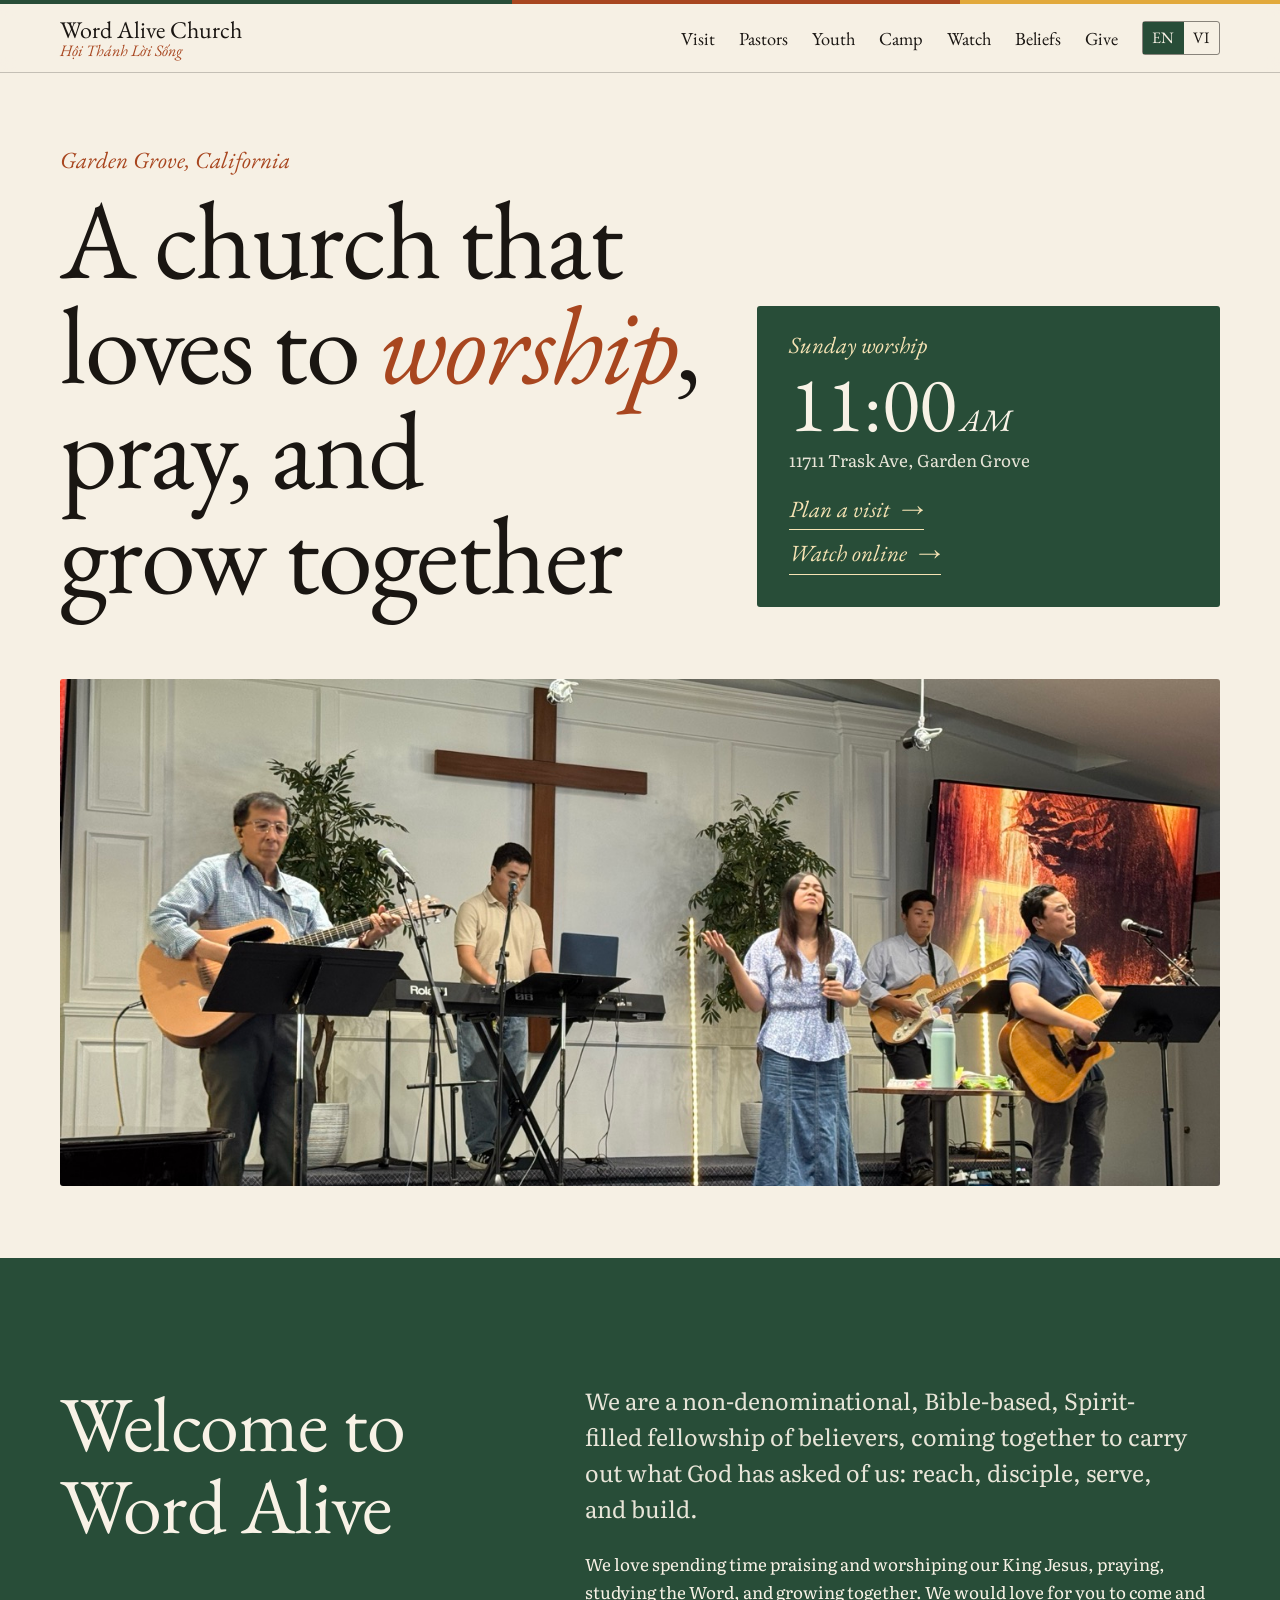
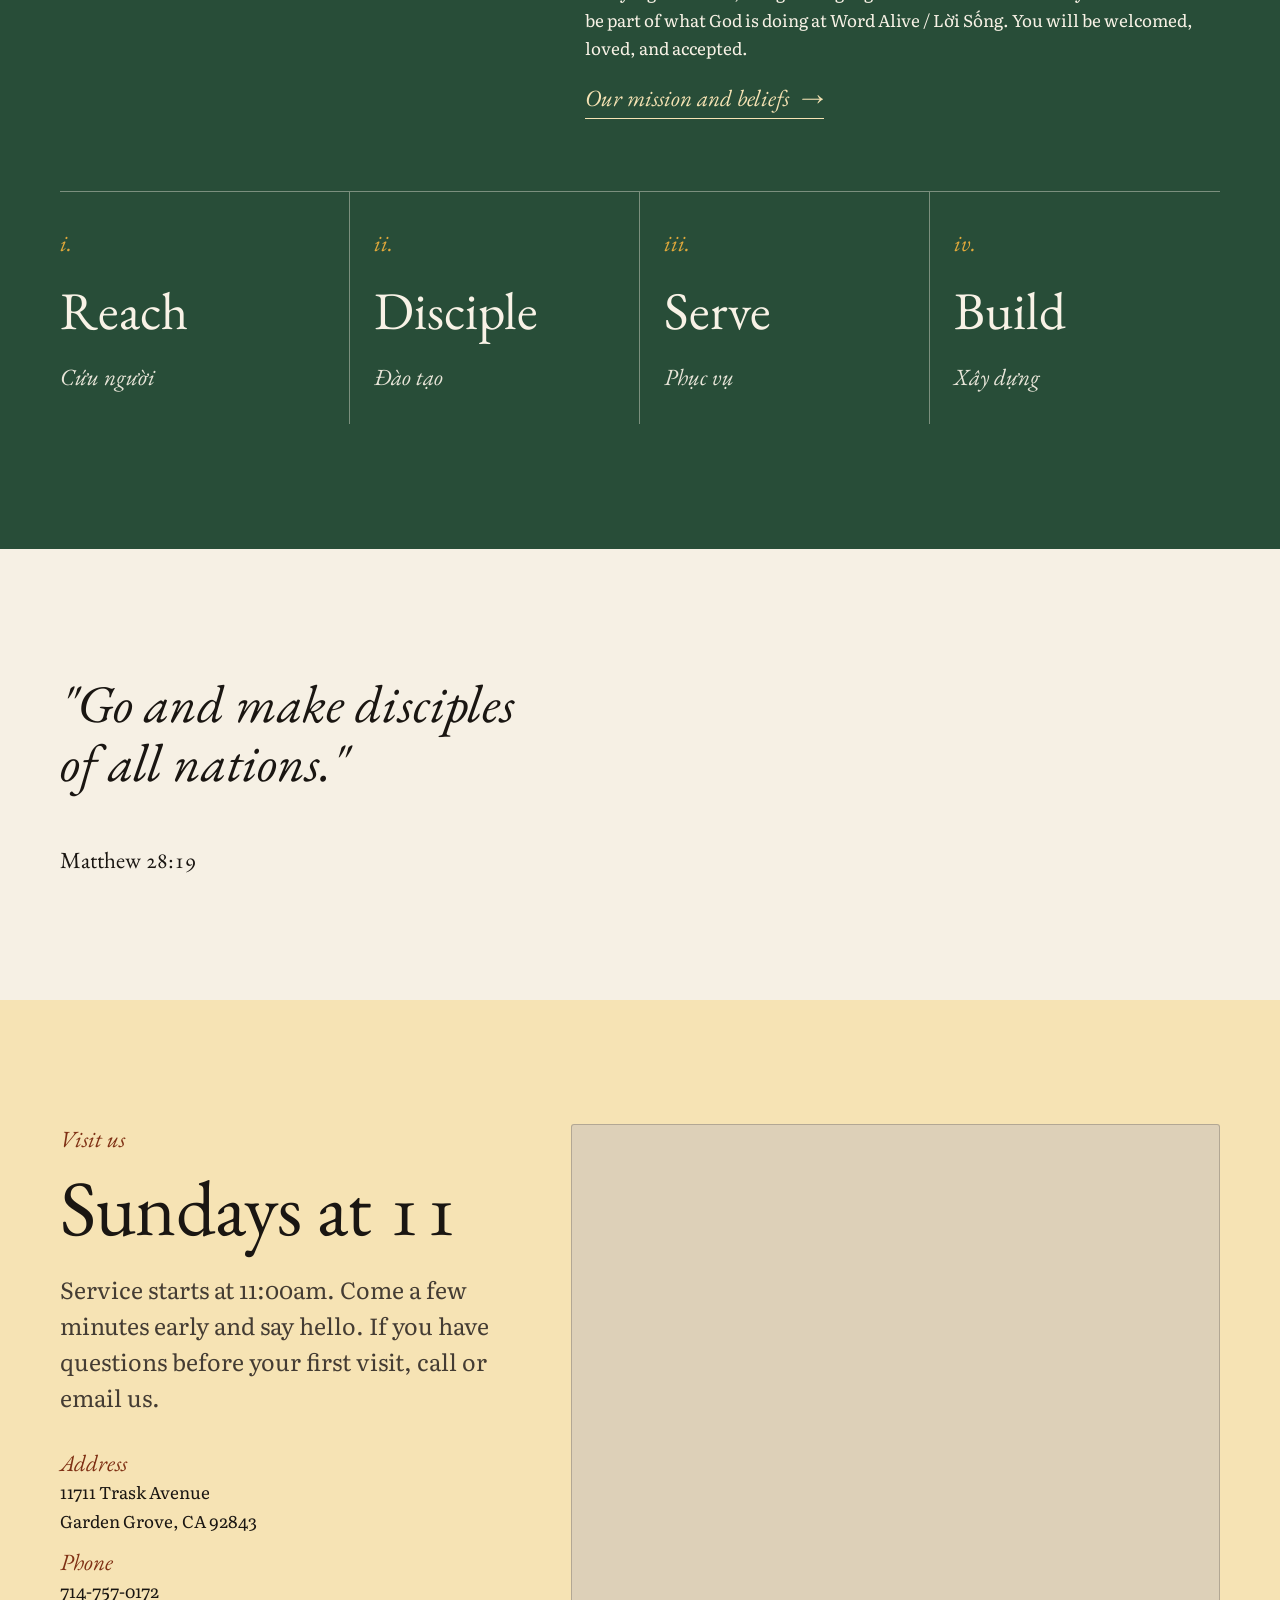
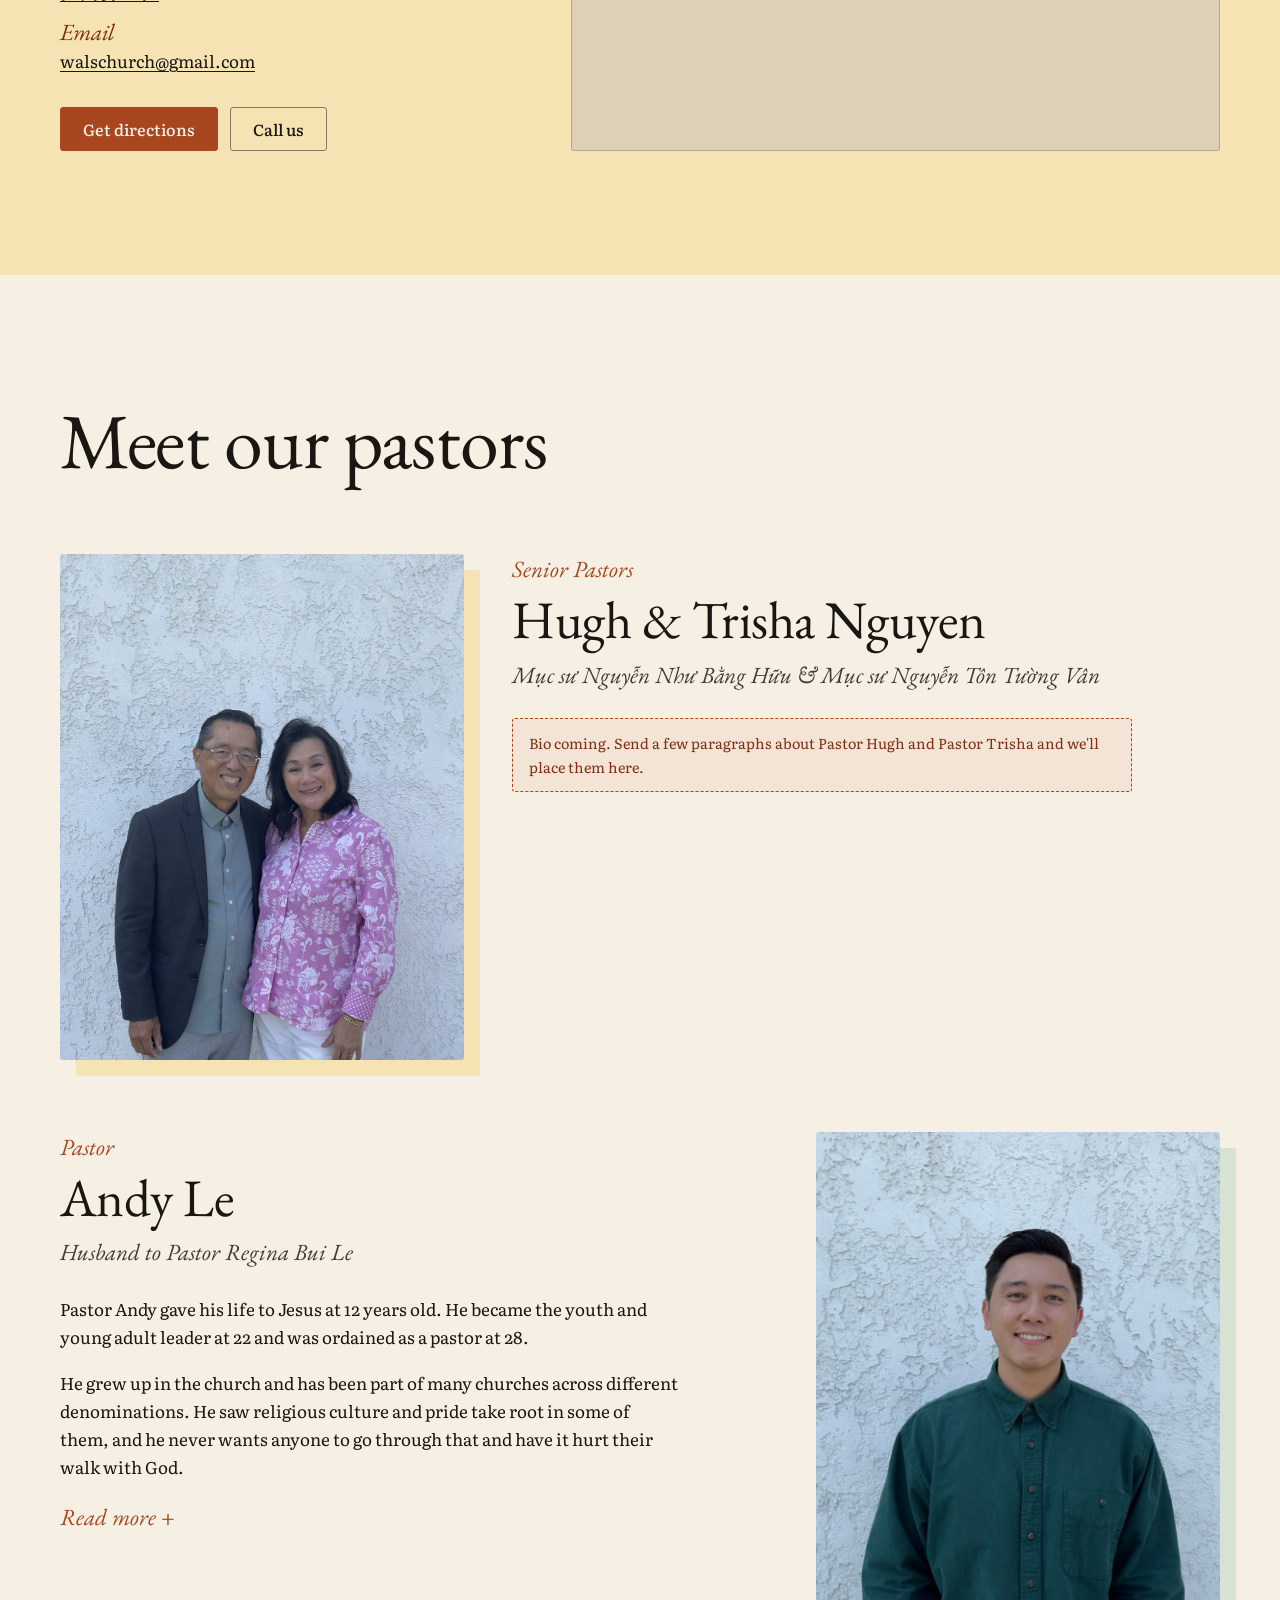
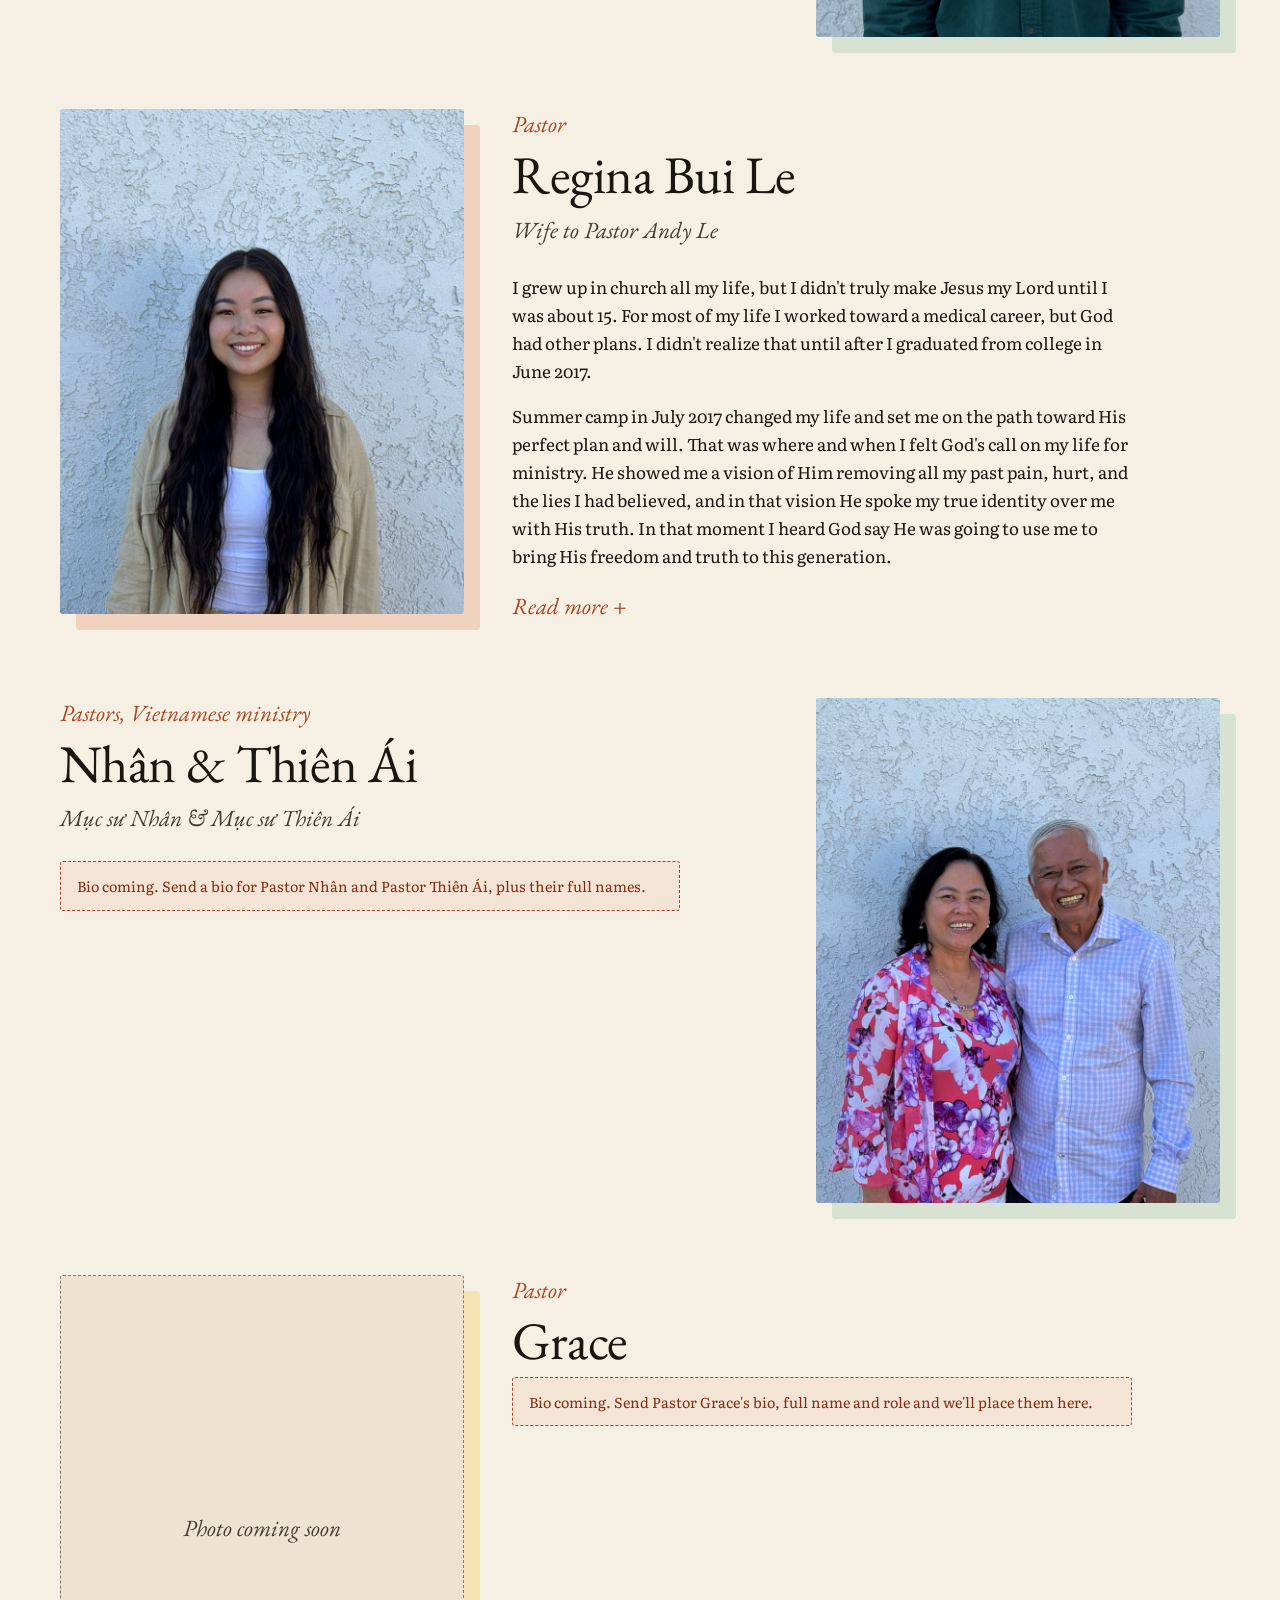
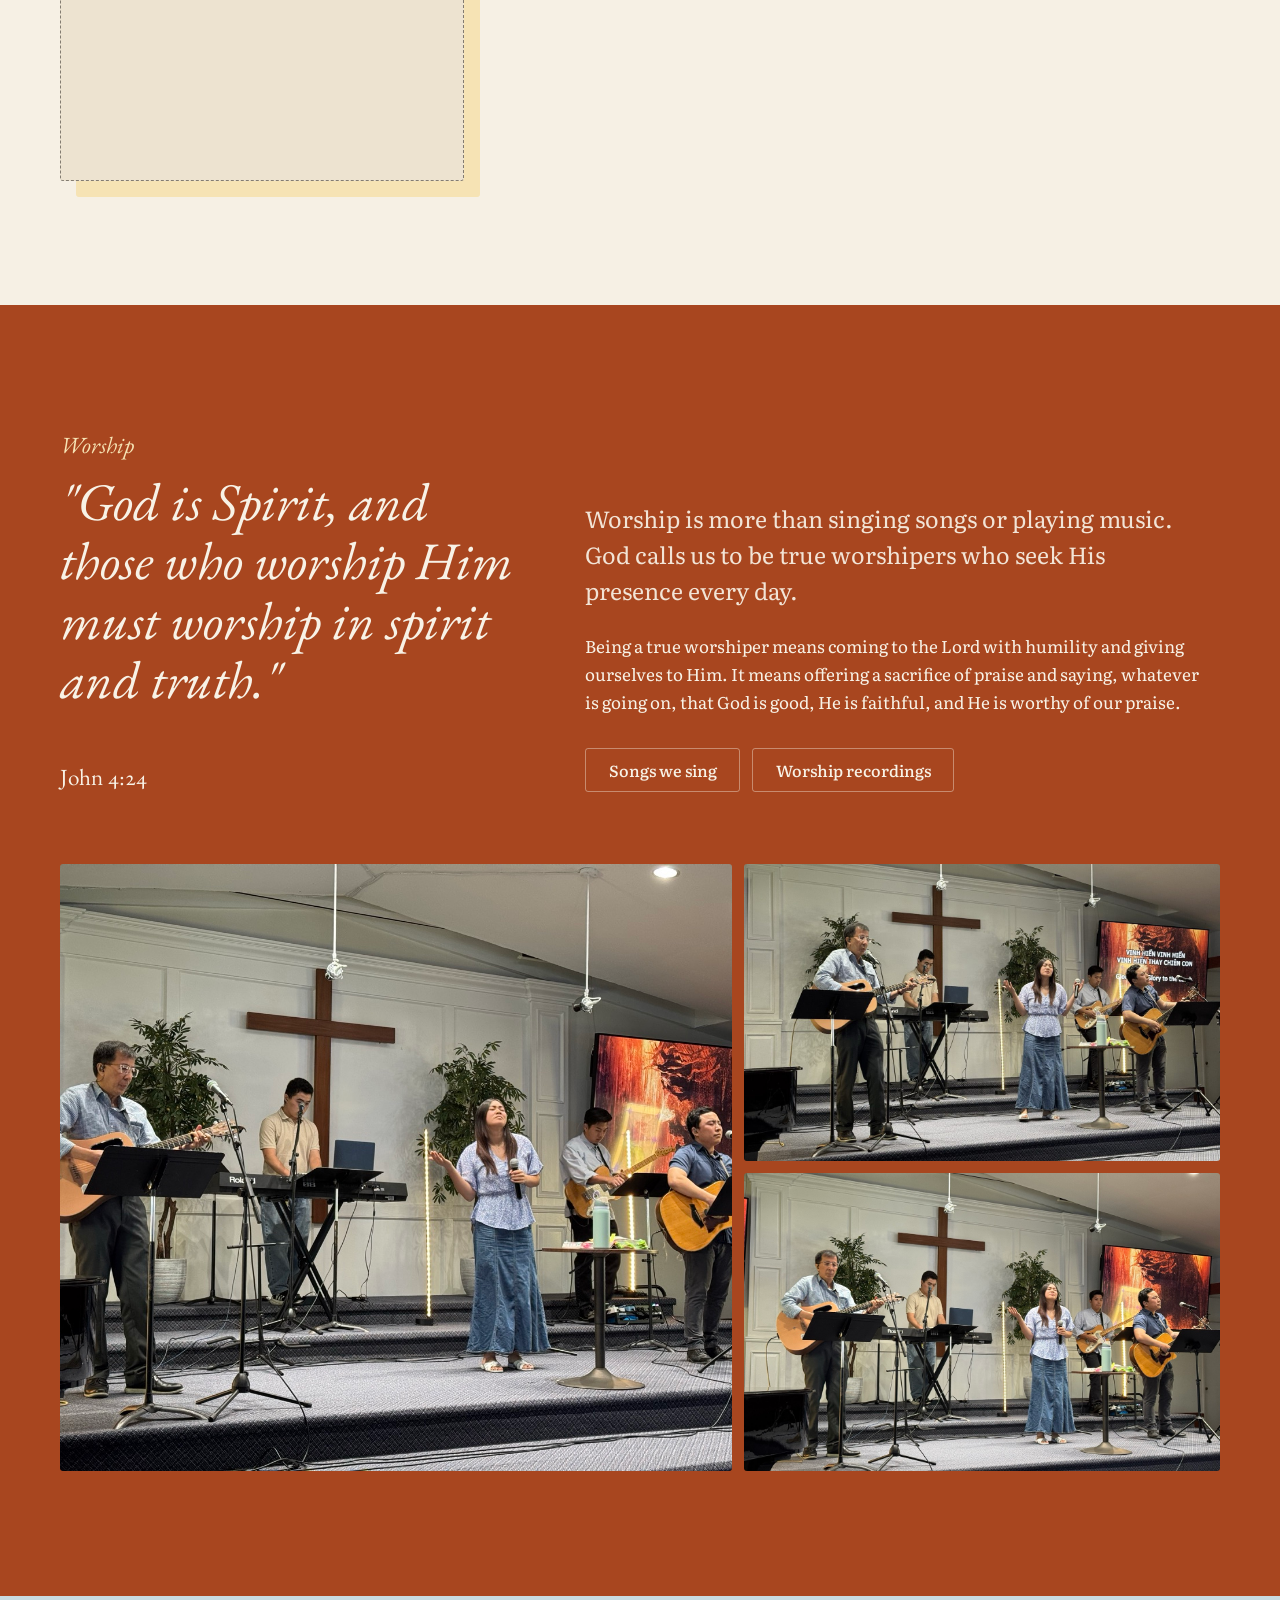
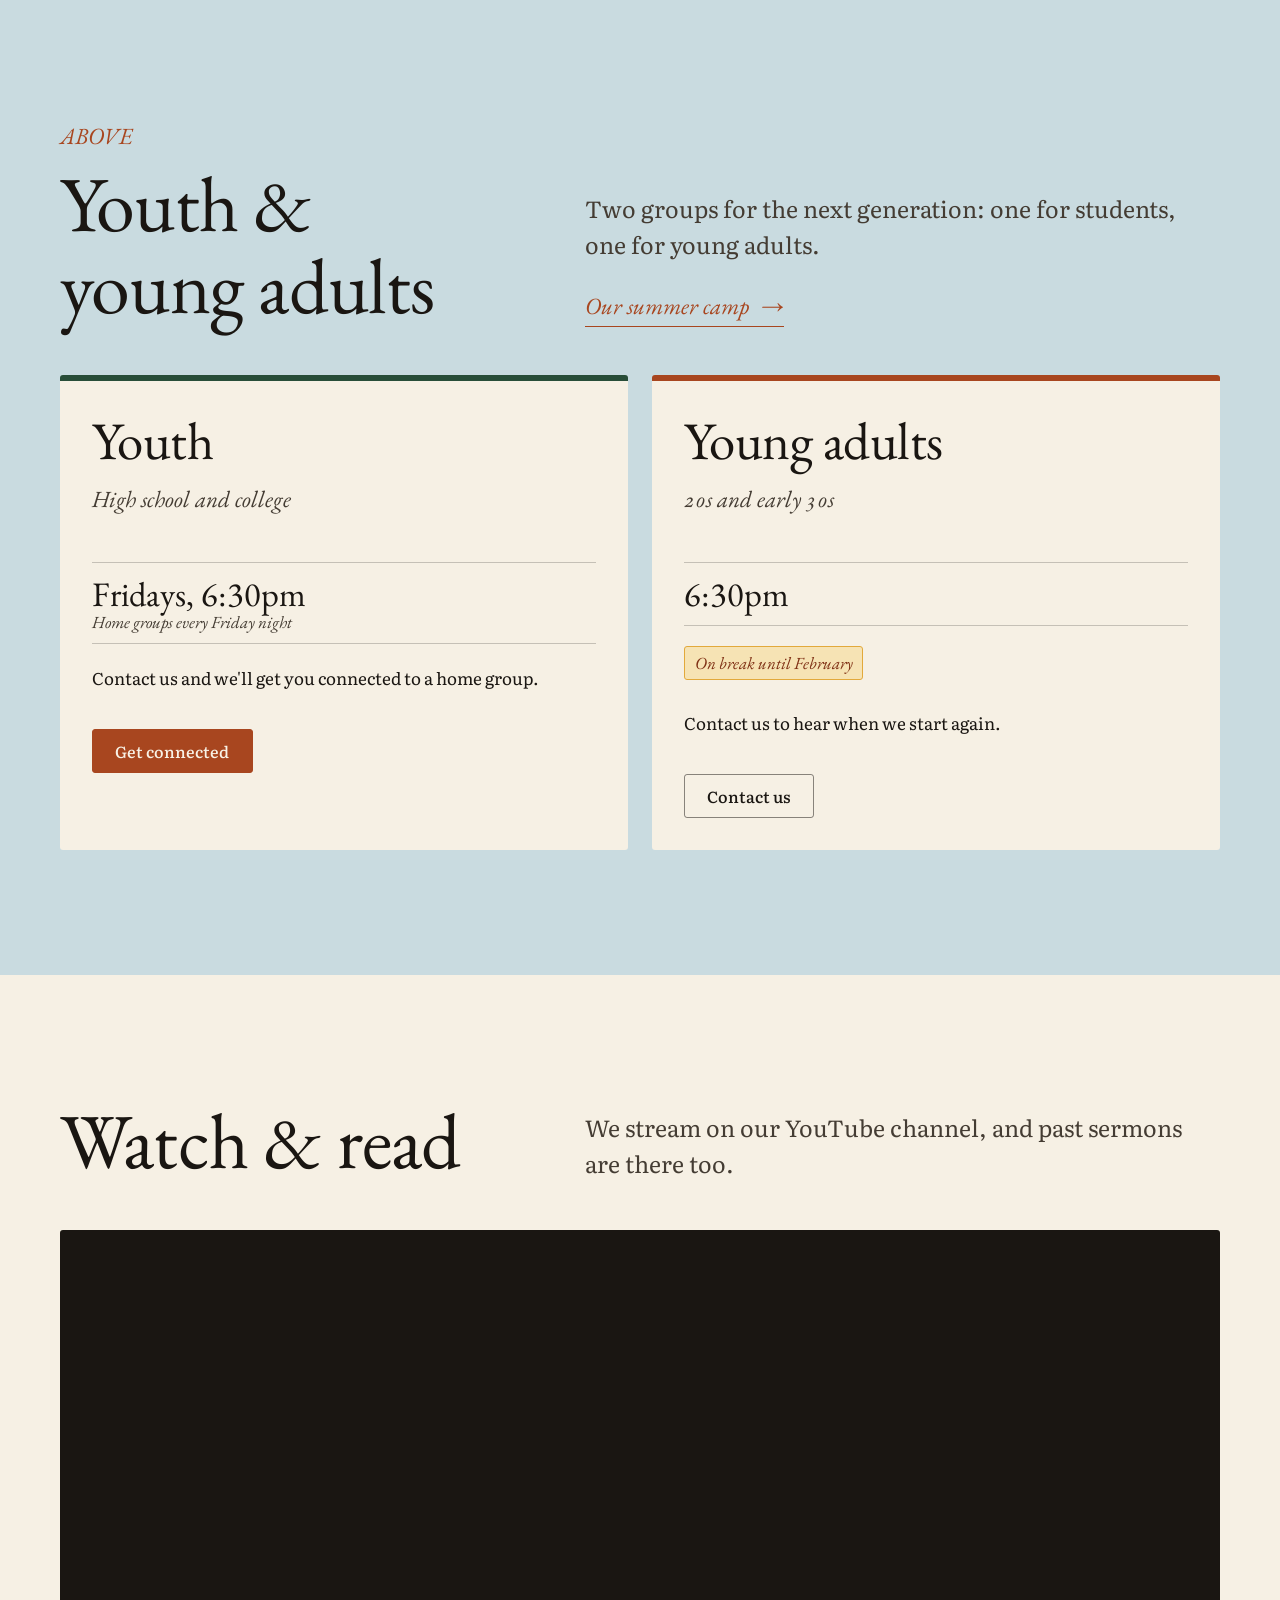
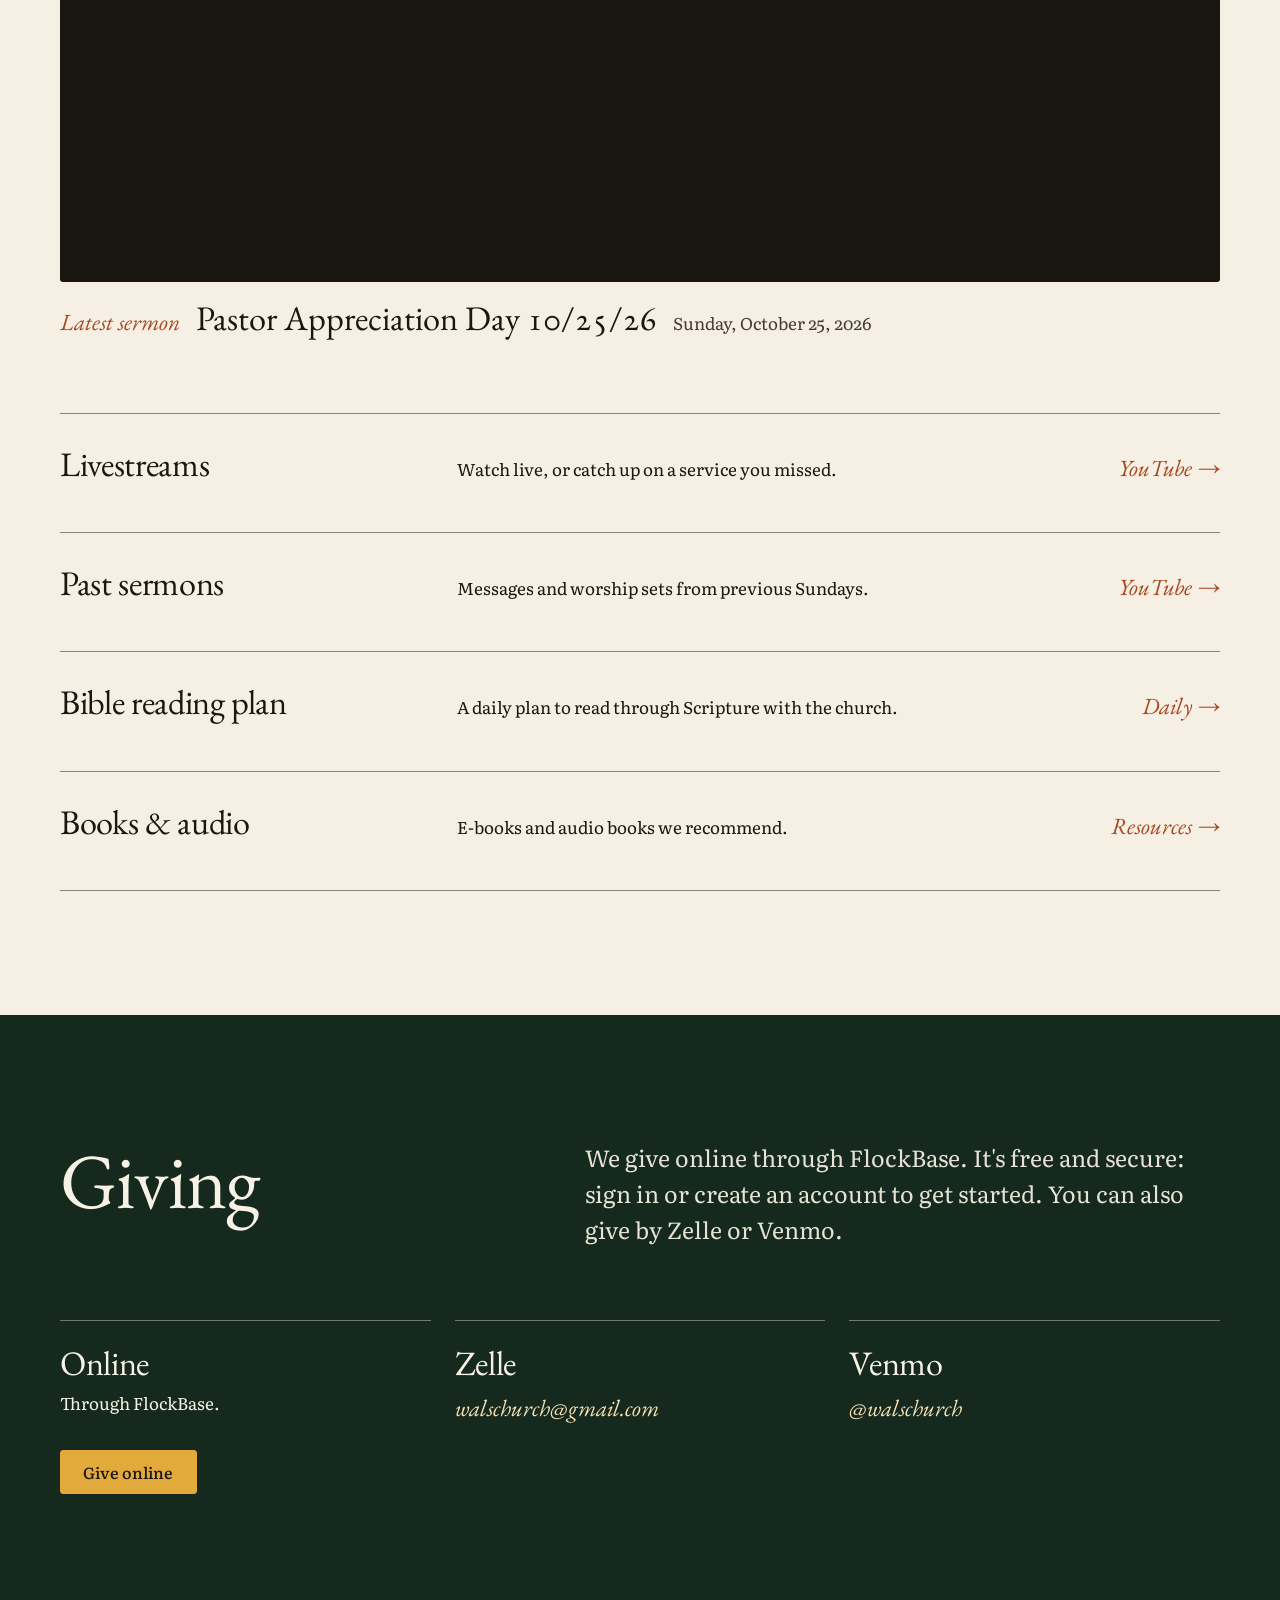
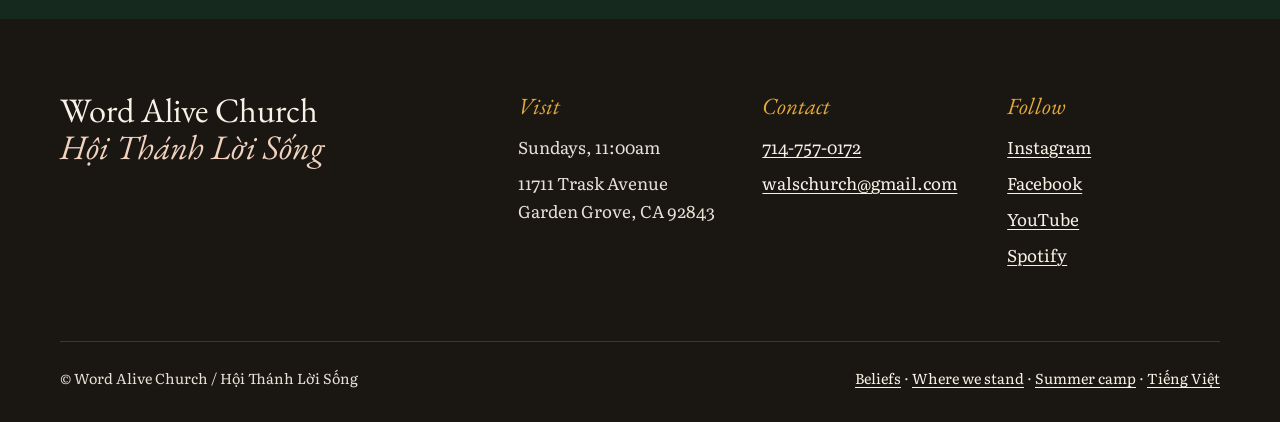
==== en/index.html @ 24b187d1 "Word Alive Church site: bilingual pages, design system, sermon updater Co-Authored-By: Claude Opus 5" ====
<!doctype html>
<html lang="en">
<head>
  <meta charset="utf-8">
  <meta name="viewport" content="width=device-width, initial-scale=1">
  <title>Word Alive Church | Garden Grove</title>
  <meta name="description" content="Word Alive Church (Hội Thánh Lời Sống) in Garden Grove, CA. Sunday worship at 11:00am, 11711 Trask Ave.">
  <link rel="preconnect" href="https://fonts.googleapis.com">
  <link rel="preconnect" href="https://fonts.gstatic.com" crossorigin>
  <link href="https://fonts.googleapis.com/css2?family=EB+Garamond:ital,wght@0,400;0,500;1,400;1,500&family=Literata:ital,opsz,wght@0,7..72,400;0,7..72,500;0,7..72,600;1,7..72,400&display=swap" rel="stylesheet">
  <link rel="stylesheet" href="../assets/css/system.css">
</head>
<body>
<a class="skip-link" href="#main">Skip to content</a>

<header class="site-header">
  <div class="wrap site-header__inner">
    <a class="lockup" href="./">
      <span class="lockup__en">Word Alive Church</span>
      <span class="lockup__vi">Hội Thánh Lời Sống</span>
    </a>
    <nav class="nav" data-nav aria-label="Main">
      <ul class="nav__links" id="nav-links">
        <li><a href="#visit">Visit</a></li>
        <li><a href="#pastors">Pastors</a></li>
        <li><a href="#youth">Youth</a></li>
        <li><a href="camp.html">Camp</a></li>
        <li><a href="#watch">Watch</a></li>
        <li><a href="beliefs.html">Beliefs</a></li>
        <li><a href="#give">Give</a></li>
      </ul>
      <div class="lang-switch" role="group" aria-label="Language">
        <a href="./" aria-current="true" lang="en">EN</a>
        <a href="../vi/" lang="vi" data-lang-choice="vi">VI</a>
      </div>
      <button class="nav__toggle" type="button" aria-expanded="false" aria-controls="nav-links">Menu</button>
    </nav>
  </div>
</header>

<main id="main">

  <!-- Hero -->
  <section class="hero">
    <div class="wrap">
      <div class="hero__grid">
        <div>
          <p class="eyebrow">Garden Grove, California</p>
          <h1 class="display hero__title">A church that loves to <em>worship</em>, pray, and grow together</h1>
        </div>
        <div>
          <div class="service">
            <span class="service__label">Sunday worship</span>
            <span class="service__time">11:00<small>AM</small></span>
            <span class="service__where">11711 Trask Ave, Garden Grove</span>
            <a class="arrow-link" href="#visit" style="margin-top:.75rem;justify-self:start">Plan a visit</a>
            <a class="arrow-link" href="https://www.youtube.com/channel/UCCrEXJ6uczDrPUvFZ0FEOCA/streams" target="_blank" rel="noopener" style="justify-self:start">Watch online</a>
          </div>
        </div>
      </div>
      <figure class="hero__photo" style="margin-inline:0;margin-bottom:0">
        <img src="../assets/img/worship-1.jpg" alt="The worship team leading songs on a Sunday morning, with a wooden cross on the wall behind them" width="1400" height="1050">
      </figure>
    </div>
  </section>

  <!-- About -->
  <section class="section section--forest" id="about">
    <div class="wrap">
      <div class="split">
        <div>
          <h2 class="h1">Welcome to Word Alive</h2>
        </div>
        <div class="prose">
          <p class="lede" style="max-width:none">We are a non-denominational, Bible-based, Spirit-filled fellowship of believers, coming together to carry out what God has asked of us: reach, disciple, serve, and build.</p>
          <p>We love spending time praising and worshiping our King Jesus, praying, studying the Word, and growing together. We would love for you to come and be part of what God is doing at Word Alive / Lời Sống. You will be welcomed, loved, and accepted.</p>
          <a class="arrow-link" href="beliefs.html">Our mission and beliefs</a>
        </div>
      </div>

      <ol class="mandate" style="margin-top:var(--space-8)">
        <li><span class="mandate__num">i.</span><span class="mandate__word">Reach</span><span class="mandate__alt" lang="vi">Cứu người</span></li>
        <li><span class="mandate__num">ii.</span><span class="mandate__word">Disciple</span><span class="mandate__alt" lang="vi">Đào tạo</span></li>
        <li><span class="mandate__num">iii.</span><span class="mandate__word">Serve</span><span class="mandate__alt" lang="vi">Phục vụ</span></li>
        <li><span class="mandate__num">iv.</span><span class="mandate__word">Build</span><span class="mandate__alt" lang="vi">Xây dựng</span></li>
      </ol>
    </div>
  </section>

  <section class="section">
    <div class="wrap">
      <blockquote class="scripture">
        <p>"Go and make disciples of all nations."</p>
        <cite>Matthew 28:19</cite>
      </blockquote>
    </div>
  </section>

  <!-- Visit -->
  <section class="section section--sun" id="visit">
    <div class="wrap visit-grid">
      <div>
        <p class="eyebrow">Visit us</p>
        <h2 class="h1">Sundays at 11</h2>
        <p class="lede" style="margin-top:var(--space-5)">Service starts at 11:00am. Come a few minutes early and say hello. If you have questions before your first visit, call or email us.</p>
        <ul class="contact-list">
          <li><span>Address</span>11711 Trask Avenue<br>Garden Grove, CA 92843</li>
          <li><span>Phone</span><a href="tel:+17147570172">714-757-0172</a></li>
          <li><span>Email</span><a href="mailto:walschurch@gmail.com">walschurch@gmail.com</a></li>
        </ul>
        <div class="btn-row">
          <a class="btn" href="https://www.google.com/maps/dir/?api=1&destination=11711+Trask+Ave+Garden+Grove+CA+92843" target="_blank" rel="noopener">Get directions</a>
          <a class="btn btn--ghost" href="tel:+17147570172">Call us</a>
        </div>
      </div>
      <div class="map">
        <iframe title="Map showing Word Alive Church at 11711 Trask Ave, Garden Grove" src="https://maps.google.com/maps?q=11711%20Trask%20Ave%2C%20Garden%20Grove%2C%20CA%2092843&z=15&output=embed" loading="lazy" referrerpolicy="no-referrer-when-downgrade"></iframe>
      </div>
    </div>
  </section>

  <!-- Pastors -->
  <section class="section" id="pastors">
    <div class="wrap">
      <h2 class="h1" style="margin-bottom:var(--space-8)">Meet our pastors</h2>

      <div class="people">
        <article class="person">
          <div class="person__photo"><img src="../assets/img/hugh-trisha.jpg" alt="Pastors Hugh and Trisha Nguyen" loading="lazy"></div>
          <div class="person__bio">
            <p class="person__role">Senior Pastors</p>
            <h3 class="person__name">Hugh &amp; Trisha Nguyen</h3>
            <p class="person__alt" lang="vi">Mục sư Nguyễn Như Bằng Hữu &amp; Mục sư Nguyễn Tôn Tường Vân</p>
            <p class="todo">Bio coming. Send a few paragraphs about Pastor Hugh and Pastor Trisha and we'll place them here.</p>
          </div>
        </article>

        <article class="person person--flip">
          <div class="person__photo"><img src="../assets/img/andy.jpg" alt="Pastor Andy Le" loading="lazy"></div>
          <div class="person__bio">
            <p class="person__role">Pastor</p>
            <h3 class="person__name">Andy Le</h3>
            <p class="person__alt">Husband to Pastor Regina Bui Le</p>
            <p>Pastor Andy gave his life to Jesus at 12 years old. He became the youth and young adult leader at 22 and was ordained as a pastor at 28.</p>
            <p>He grew up in the church and has been part of many churches across different denominations. He saw religious culture and pride take root in some of them, and he never wants anyone to go through that and have it hurt their walk with God.</p>
            <details>
              <summary>Read more</summary>
              <p>He believes God wants to use him as a vessel to help people have a genuine, close relationship with Jesus beyond the four walls of the church. God has called him to change the mindset of this generation and help them understand what it really means to follow Christ and to be a precious, beloved child of God.</p>
              <p>He wants to see a generation of God's people who understand their purpose, their value, and how much they matter to God's kingdom. His heart is to see God's children rise up as Christ-like leaders who bring Jesus wherever they go. He wants Christians to know that God can use one person, young or old, to spark a Holy Spirit revival at work, at school, at home, at church, and anywhere else they set foot, because they carry the presence of God.</p>
            </details>
          </div>
        </article>

        <article class="person">
          <div class="person__photo"><img src="../assets/img/regina.jpg" alt="Pastor Regina Bui Le" loading="lazy"></div>
          <div class="person__bio">
            <p class="person__role">Pastor</p>
            <h3 class="person__name">Regina Bui Le</h3>
            <p class="person__alt">Wife to Pastor Andy Le</p>
            <p>I grew up in church all my life, but I didn't truly make Jesus my Lord until I was about 15. For most of my life I worked toward a medical career, but God had other plans. I didn't realize that until after I graduated from college in June 2017.</p>
            <p>Summer camp in July 2017 changed my life and set me on the path toward His perfect plan and will. That was where and when I felt God's call on my life for ministry. He showed me a vision of Him removing all my past pain, hurt, and the lies I had believed, and in that vision He spoke my true identity over me with His truth. In that moment I heard God say He was going to use me to bring His freedom and truth to this generation.</p>
            <details>
              <summary>Read more</summary>
              <p>For our generation and the generations to come, Jesus is the answer to everything. He has put compassion on my heart for people of all ages to seek His presence, experience His goodness, live in freedom, and walk in purpose. I want people to understand that God loves it when we, His children, surrender our lives completely and let Him lead us into the powerful and wild plans we were always meant to live out. Making His name great, building His Kingdom, and being used for His glory is what I live by.</p>
              <p>I believe there is so much more God wants to do through us, to bring heaven down to earth and take back what has been lost. When people step into the identity, plans, and purpose God has for them, His kingdom becomes more evident in their lives and changes the people around them. Our obedience to the Lord, our yes to Him, can change everything around us.</p>
              <p>This is my heart and the call God has placed on my life. I am ready to see this generation know Jesus passionately, love His Word wildly, and be fully transformed by the Holy Spirit. A journey with Jesus is never boring, and it never will be!</p>
            </details>
          </div>
        </article>

        <article class="person person--flip">
          <div class="person__photo"><img src="../assets/img/nhan-thienai.jpg" alt="Pastors Nhân and Thiên Ái" loading="lazy" style="object-position:50% 50%"></div>
          <div class="person__bio">
            <p class="person__role">Pastors, Vietnamese ministry</p>
            <h3 class="person__name">Nhân &amp; Thiên Ái</h3>
            <p class="person__alt" lang="vi">Mục sư Nhân &amp; Mục sư Thiên Ái</p>
            <p class="todo">Bio coming. Send a bio for Pastor Nhân and Pastor Thiên Ái, plus their full names.</p>
          </div>
        </article>
        <article class="person">
          <div class="person__photo"><div class="photo-pending" role="img" aria-label="Photo of Pastor Grace coming soon"><span>Photo coming soon</span></div></div>
          <div class="person__bio">
            <p class="person__role">Pastor</p>
            <h3 class="person__name">Grace</h3>
            <p class="todo">Bio coming. Send Pastor Grace's bio, full name and role and we'll place them here.</p>
          </div>
        </article>
      </div>
    </div>
  </section>

  <!-- Worship -->
  <section class="section section--clay" id="worship">
    <div class="wrap">
      <div class="split" style="margin-bottom:var(--space-8)">
        <div>
          <p class="eyebrow">Worship</p>
          <blockquote class="scripture">
            <p>"God is Spirit, and those who worship Him must worship in spirit and truth."</p>
            <cite>John 4:24</cite>
          </blockquote>
        </div>
        <div class="prose" style="align-self:end">
          <p class="lede" style="max-width:none">Worship is more than singing songs or playing music. God calls us to be true worshipers who seek His presence every day.</p>
          <p>Being a true worshiper means coming to the Lord with humility and giving ourselves to Him. It means offering a sacrifice of praise and saying, whatever is going on, that God is good, He is faithful, and He is worthy of our praise.</p>
          <div class="btn-row">
            <a class="btn btn--ghost" href="https://open.spotify.com/playlist/5Wnes7jO7g5UecwABnrnO1" target="_blank" rel="noopener">Songs we sing</a>
            <a class="btn btn--ghost" href="https://www.youtube.com/channel/UCCrEXJ6uczDrPUvFZ0FEOCA/playlists" target="_blank" rel="noopener">Worship recordings</a>
          </div>
        </div>
      </div>
      <div class="photo-strip">
        <img src="../assets/img/worship-2.jpg" alt="Worship team on stage during Sunday service" loading="lazy">
        <img src="../assets/img/worship-3.jpg" alt="Singers and guitarists leading worship" loading="lazy" style="object-position:50% 60%">
        <img src="../assets/img/worship-1.jpg" alt="The sanctuary stage with the cross and worship screen" loading="lazy" style="object-position:20% 50%">
      </div>
    </div>
  </section>

  <!-- Youth & young adults -->
  <section class="section section--sky" id="youth">
    <div class="wrap">
      <div class="split" style="margin-bottom:var(--space-7)">
        <div>
          <p class="eyebrow">ABOVE</p>
          <h2 class="h1">Youth &amp; young adults</h2>
        </div>
        <div class="prose" style="align-self:end">
          <p class="lede" style="max-width:none">Two groups for the next generation: one for students, one for young adults.</p>
          <a class="arrow-link" href="camp.html">Our summer camp</a>
        </div>
      </div>
      <div class="ministry-grid">
        <article class="ministry">
          <h3>Youth</h3>
          <p class="ministry__who">High school and college</p>
          <p class="ministry__when">Fridays, 6:30pm<small>Home groups every Friday night</small></p>
          <p>Contact us and we'll get you connected to a home group.</p>
          <div class="btn-row" style="margin-top:var(--space-2)"><a class="btn" href="mailto:walschurch@gmail.com?subject=Youth%20home%20groups">Get connected</a></div>
        </article>
        <article class="ministry">
          <h3>Young adults</h3>
          <p class="ministry__who">20s and early 30s</p>
          <p class="ministry__when">6:30pm</p>
          <p class="status">On break until February</p>
          <p>Contact us to hear when we start again.</p>
          <div class="btn-row" style="margin-top:var(--space-2)"><a class="btn btn--ghost" href="mailto:walschurch@gmail.com?subject=Young%20adults">Contact us</a></div>
        </article>
      </div>
    </div>
  </section>

  <!-- Watch & read -->
  <section class="section" id="watch">
    <div class="wrap">
      <div class="split" style="margin-bottom:var(--space-7)">
        <h2 class="h1">Watch &amp; read</h2>
        <p class="lede" style="align-self:end">We stream on our YouTube channel, and past sermons are there too.</p>
      </div>
      <figure class="sermon" data-sermon data-src="../assets/data/latest-sermon.json" data-locale="en-US" data-label="Latest sermon" data-live-label="Live now">
        <div class="video"><a class="sermon__fallback" href="https://www.youtube.com/channel/UCCrEXJ6uczDrPUvFZ0FEOCA/streams" target="_blank" rel="noopener">Watch our latest sermon on YouTube</a></div>
        <figcaption class="sermon__meta"></figcaption>
      </figure>
      <ul class="list-rows">
        <li>
          <a href="https://www.youtube.com/channel/UCCrEXJ6uczDrPUvFZ0FEOCA/streams" target="_blank" rel="noopener">
            <h3>Livestreams</h3>
            <p>Watch live, or catch up on a service you missed.</p>
            <span class="meta">YouTube →</span>
          </a>
        </li>
        <li>
          <a href="https://www.youtube.com/channel/UCCrEXJ6uczDrPUvFZ0FEOCA/videos" target="_blank" rel="noopener">
            <h3>Past sermons</h3>
            <p>Messages and worship sets from previous Sundays.</p>
            <span class="meta">YouTube →</span>
          </a>
        </li>
        <li>
          <a href="https://www.walschurch.org/biblereading" target="_blank" rel="noopener">
            <h3>Bible reading plan</h3>
            <p>A daily plan to read through Scripture with the church.</p>
            <span class="meta">Daily →</span>
          </a>
        </li>
        <li>
          <a href="https://www.walschurch.org/resources" target="_blank" rel="noopener">
            <h3>Books &amp; audio</h3>
            <p>E-books and audio books we recommend.</p>
            <span class="meta">Resources →</span>
          </a>
        </li>
      </ul>
    </div>
  </section>

  <!-- Give -->
  <section class="section section--dark" id="give">
    <div class="wrap">
      <div class="split" style="margin-bottom:var(--space-8)">
        <div>
          <h2 class="h1">Giving</h2>
        </div>
        <p class="lede">We give online through FlockBase. It's free and secure: sign in or create an account to get started. You can also give by Zelle or Venmo.</p>
      </div>
      <div class="give-grid">
        <div class="give-item">
          <h3>Online</h3>
          <p>Through FlockBase.</p>
          <a class="btn" href="https://my.flockbase.com/oc/register?org=287" target="_blank" rel="noopener" style="margin-top:var(--space-4)">Give online</a>
        </div>
        <div class="give-item">
          <h3>Zelle</h3>
          <p class="handle">walschurch@gmail.com</p>
        </div>
        <div class="give-item">
          <h3>Venmo</h3>
          <p class="handle">@walschurch</p>
        </div>
      </div>
    </div>
  </section>

</main>

<footer class="site-footer">
  <div class="wrap">
    <div class="footer-grid">
      <div>
        <p class="footer-name">Word Alive Church<br><span lang="vi">Hội Thánh Lời Sống</span></p>
      </div>
      <div>
        <h4>Visit</h4>
        <ul><li>Sundays, 11:00am</li><li>11711 Trask Avenue<br>Garden Grove, CA 92843</li></ul>
      </div>
      <div>
        <h4>Contact</h4>
        <ul><li><a href="tel:+17147570172">714-757-0172</a></li><li><a href="mailto:walschurch@gmail.com">walschurch@gmail.com</a></li></ul>
      </div>
      <div>
        <h4>Follow</h4>
        <ul>
          <li><a href="https://www.instagram.com/wordaliveloisong/" target="_blank" rel="noopener">Instagram</a></li>
          <li><a href="https://www.facebook.com/Word-Alive-Church-H%E1%BB%99i-Th%C3%A1nh-L%E1%BB%9Di-S%E1%BB%91ng-383481672016229/" target="_blank" rel="noopener">Facebook</a></li>
          <li><a href="https://www.youtube.com/channel/UCCrEXJ6uczDrPUvFZ0FEOCA" target="_blank" rel="noopener">YouTube</a></li>
          <li><a href="https://open.spotify.com/playlist/5Wnes7jO7g5UecwABnrnO1" target="_blank" rel="noopener">Spotify</a></li>
        </ul>
      </div>
    </div>
    <div class="footer-base">
      <span>© Word Alive Church / Hội Thánh Lời Sống</span>
      <span><a href="beliefs.html">Beliefs</a> · <a href="where-we-stand.html">Where we stand</a> · <a href="camp.html">Summer camp</a> · <a href="../vi/" lang="vi">Tiếng Việt</a></span>
    </div>
  </div>
</footer>

<script src="../assets/js/site.js"></script>
</body>
</html>
---- assets/css/system.css ----
/* Word Alive / Lời Sống design system
   Type: EB Garamond (headings, labels, Scripture) + Literata (reading text).
   Both cover Vietnamese diacritics. Labels are set in italic, never in tracked capitals. */

/* ---------- Tokens ---------- */
:root {
  /* Neutrals */
  --paper: #f6f0e4;        /* warm plaster, the wall in the portraits */
  --paper-2: #ede3d0;
  --paper-3: #ddd0b8;
  --ink: #1a1612;
  --ink-soft: #443c33;
  --ink-faint: #665d51;
  --line: rgba(26, 22, 18, 0.22);
  --line-strong: rgba(26, 22, 18, 0.5);

  /* Color */
  --forest: #284d38;       /* primary green */
  --forest-deep: #16291e;
  --forest-soft: #d7e2d3;
  --clay: #a8461f;         /* terracotta */
  --clay-deep: #7f3014;
  --clay-soft: #f0d2bf;
  --sun: #e2a93b;          /* morning gold */
  --sun-soft: #f6e3b4;
  --sky: #c9dbe0;          /* the blue of the stucco shadows */

  --on-dark: #f8f2e6;
  --on-dark-soft: rgba(248, 242, 230, 0.92);
  --on-dark-line: rgba(248, 242, 230, 0.4);

  /* Type */
  --font-display: "EB Garamond", Garamond, "Times New Roman", serif;
  --font-text: "Literata", Georgia, "Times New Roman", serif;

  --step--1: 0.9rem;
  --step-0: 1.0625rem;
  --step-1: clamp(1.2rem, 1.1rem + 0.45vw, 1.45rem);
  --step-2: clamp(1.6rem, 1.35rem + 1vw, 2.2rem);
  --step-3: clamp(2.1rem, 1.7rem + 2vw, 3.3rem);
  --step-4: clamp(2.8rem, 2rem + 3.6vw, 5.2rem);
  --step-5: clamp(3.4rem, 2.1rem + 6vw, 7.6rem);

  /* Space */
  --space-1: 0.25rem;
  --space-2: 0.5rem;
  --space-3: 0.75rem;
  --space-4: 1rem;
  --space-5: 1.5rem;
  --space-6: 2rem;
  --space-7: 3rem;
  --space-8: 4.5rem;
  --space-9: clamp(4.5rem, 3rem + 6vw, 8rem);

  --gutter: clamp(1rem, 0.5rem + 2.5vw, 2.5rem);
  --measure: 62ch;
  --wide: 1240px;

  --radius: 3px;
  --ease: cubic-bezier(0.2, 0.7, 0.2, 1);
}

/* ---------- Base ---------- */
*, *::before, *::after { box-sizing: border-box; }
html { -webkit-text-size-adjust: 100%; scroll-behavior: smooth; }
body {
  margin: 0;
  background: var(--paper);
  color: var(--ink);
  font-family: var(--font-text);
  font-size: var(--step-0);
  line-height: 1.65;
  font-variant-numeric: oldstyle-nums;
  -webkit-font-smoothing: antialiased;
  text-rendering: optimizeLegibility;
}
img { display: block; max-width: 100%; height: auto; }
a { color: inherit; text-decoration-thickness: 1px; text-underline-offset: 0.2em; }
a:hover { color: var(--clay); }
:focus-visible { outline: 2px solid var(--clay); outline-offset: 3px; }
::selection { background: var(--sun-soft); }

h1, h2, h3, h4 {
  font-family: var(--font-display);
  font-weight: 400;
  line-height: 1.05;
  letter-spacing: -0.01em;
  margin: 0;
  text-wrap: balance;
}
p { margin: 0 0 1em; text-wrap: pretty; }
p:last-child { margin-bottom: 0; }

.skip-link { position: absolute; left: -999px; top: 0; background: var(--ink); color: var(--paper); padding: var(--space-3) var(--space-4); }
.skip-link:focus { left: var(--space-4); top: var(--space-4); z-index: 100; }

/* ---------- Layout ---------- */
.wrap { width: 100%; max-width: var(--wide); margin-inline: auto; padding-inline: var(--gutter); }
.section { padding-block: var(--space-9); }
.rule { border: 0; border-top: 1px solid var(--line); margin: 0; }

/* Section colors. Light: paper, stone, sun, sky. Dark: forest, clay, dark (deep green). */
.section--stone { background: var(--paper-2); }
.section--sun { background: var(--sun-soft); }
.section--sky { background: var(--sky); }
.section--forest { background: var(--forest); }
.section--clay { background: var(--clay); }
.section--dark { background: var(--forest-deep); }
:is(.section--forest, .section--clay, .section--dark) { color: var(--on-dark); --line: var(--on-dark-line); --line-strong: var(--on-dark-line); }
:is(.section--forest, .section--clay, .section--dark) a:hover { color: var(--sun-soft); }

.split { display: grid; gap: var(--space-7); }
@media (min-width: 900px) {
  .split { grid-template-columns: 5fr 7fr; gap: var(--space-8); }
  .split--even { grid-template-columns: 1fr 1fr; }
}

/* ---------- Type helpers ---------- */
/* Small italic lead-in above a heading. Use only when it adds information the heading doesn't. */
.eyebrow {
  display: block;
  font-family: var(--font-display);
  font-style: italic;
  font-size: var(--step-1);
  line-height: 1.3;
  color: var(--clay);
  margin-bottom: var(--space-3);
}
:is(.section--forest, .section--clay, .section--dark) .eyebrow { color: var(--sun-soft); }
.section--sun .eyebrow { color: var(--clay-deep); }

/* Small italic label for metadata: times, roles, field names */
.label, .service__label, .person__role, .contact-list span, .facts dt, .footer-grid h4, .list-rows .meta, .mandate__alt, .scripture cite {
  font-family: var(--font-display);
  font-style: italic;
  font-weight: 400;
  font-size: var(--step-1);
  letter-spacing: 0;
  text-transform: none;
  line-height: 1.3;
}

.display { font-size: var(--step-5); line-height: 0.95; letter-spacing: -0.02em; }
.h1 { font-size: var(--step-4); }
.h2 { font-size: var(--step-3); }
.h3 { font-size: var(--step-2); }
.lede { font-size: var(--step-1); line-height: 1.55; color: var(--ink-soft); max-width: 46ch; }
:is(.section--forest, .section--clay, .section--dark) .lede { color: var(--on-dark-soft); }
.prose { max-width: var(--measure); }
.muted { color: var(--ink-soft); }
.italic { font-style: italic; }
.small { font-size: var(--step--1); }

/* ---------- Header ---------- */
.site-header {
  position: sticky; top: 0; z-index: 50;
  background: color-mix(in srgb, var(--paper) 94%, transparent);
  backdrop-filter: blur(8px);
  border-bottom: 1px solid var(--line);
}
.site-header::before { content: ""; display: block; height: 4px; background: linear-gradient(90deg, var(--forest) 0 40%, var(--clay) 40% 75%, var(--sun) 75%); }
.site-header__inner { display: flex; align-items: center; justify-content: space-between; gap: var(--space-5); min-height: 4.25rem; }
.lockup { display: flex; flex-direction: column; text-decoration: none; line-height: 1.05; }
.lockup__en { font-family: var(--font-display); font-size: 1.5rem; }
.lockup__vi { font-family: var(--font-display); font-style: italic; font-size: 1rem; color: var(--clay); margin-top: 1px; }
.lockup:hover { color: inherit; }

.nav { display: flex; align-items: center; gap: var(--space-5); }
.nav__links { display: flex; gap: var(--space-5); list-style: none; margin: 0; padding: 0; }
.nav__links a { text-decoration: none; font-family: var(--font-display); font-size: 1.15rem; }
.nav__links a:hover, .nav__links a[aria-current="page"] { color: var(--clay); }
.nav__toggle {
  display: none; background: none; border: 1px solid var(--line-strong); border-radius: var(--radius);
  font: italic 1.05rem var(--font-display); padding: var(--space-1) var(--space-3); cursor: pointer; color: var(--ink);
}
@media (max-width: 899px) {
  .nav__toggle { display: inline-block; }
  .nav__links {
    display: none; position: absolute; left: 0; right: 0; top: 100%;
    flex-direction: column; gap: 0; background: var(--paper); border-bottom: 1px solid var(--line);
    padding: var(--space-3) var(--gutter) var(--space-5);
  }
  .nav__links a { display: block; padding: var(--space-3) 0; font-size: 1.4rem; border-bottom: 1px solid var(--line); }
  .nav[data-open="true"] .nav__links { display: flex; }
}

.lang-switch { display: inline-flex; border: 1px solid var(--line-strong); border-radius: var(--radius); font-family: var(--font-display); font-size: 1rem; }
.lang-switch a { padding: 0.2rem 0.6rem; text-decoration: none; }
.lang-switch a[aria-current="true"] { background: var(--forest); color: var(--on-dark); }

/* ---------- Buttons & links ---------- */
.btn {
  display: inline-flex; align-items: center; gap: var(--space-3);
  padding: 0.8rem 1.4rem;
  font: 500 1rem/1 var(--font-text);
  text-decoration: none;
  border-radius: var(--radius);
  border: 1px solid var(--clay);
  background: var(--clay); color: var(--on-dark);
  transition: background 0.2s var(--ease), color 0.2s var(--ease), border-color 0.2s var(--ease);
  cursor: pointer;
}
.btn:hover { background: var(--clay-deep); border-color: var(--clay-deep); color: var(--on-dark); }
.btn--ghost { background: transparent; color: var(--ink); border-color: var(--line-strong); }
.btn--ghost:hover { background: var(--ink); color: var(--paper); border-color: var(--ink); }
:is(.section--forest, .section--clay, .section--dark) .btn { background: var(--sun); color: var(--ink); border-color: var(--sun); }
:is(.section--forest, .section--clay, .section--dark) .btn:hover { background: var(--sun-soft); border-color: var(--sun-soft); color: var(--ink); }
:is(.section--forest, .section--clay, .section--dark) .btn--ghost { background: transparent; color: var(--on-dark); border-color: var(--on-dark-line); }
:is(.section--forest, .section--clay, .section--dark) .btn--ghost:hover { background: var(--on-dark); color: var(--ink); }
.btn-row { display: flex; flex-wrap: wrap; gap: var(--space-3); margin-top: var(--space-6); }

.arrow-link { display: inline-flex; align-items: center; gap: 0.5em; font-family: var(--font-display); font-style: italic; font-size: var(--step-1); text-decoration: none; border-bottom: 1px solid currentColor; padding-bottom: 1px; color: var(--clay); }
.arrow-link::after { content: "→"; font-style: normal; transition: transform 0.2s var(--ease); }
.arrow-link:hover::after { transform: translateX(3px); }
:is(.section--forest, .section--clay, .section--dark) .arrow-link { color: var(--sun-soft); }

/* ---------- Hero ---------- */
.hero { padding-top: var(--space-8); padding-bottom: var(--space-8); }
.hero__grid { display: grid; gap: var(--space-7); align-items: end; }
@media (min-width: 900px) { .hero__grid { grid-template-columns: 7fr 5fr; } }
.hero__title em { font-style: italic; color: var(--clay); }
.hero__photo { margin-top: var(--space-8); position: relative; }
.hero__photo img { width: 100%; aspect-ratio: 16 / 7; object-fit: cover; object-position: 50% 40%; border-radius: var(--radius); }
@media (max-width: 699px) { .hero__photo img { aspect-ratio: 4 / 3; } }
.caption { font-size: var(--step--1); color: var(--ink-faint); margin-top: var(--space-3); }

/* ---------- Service time ---------- */
.service { background: var(--forest); color: var(--on-dark); padding: var(--space-5) var(--space-6) var(--space-6); border-radius: var(--radius); display: grid; gap: var(--space-1); }
.service__label { color: var(--sun-soft); }
.service__time { font-family: var(--font-display); font-size: var(--step-4); line-height: 1; font-variant-numeric: lining-nums; }
.service__time small { font-size: 0.4em; font-style: italic; margin-left: 0.15em; }
.service__where { color: var(--on-dark-soft); }
.service .arrow-link { color: var(--sun-soft); }

/* ---------- Mandate: four words ---------- */
.mandate { list-style: none; margin: 0; padding: 0; display: grid; border-top: 1px solid var(--line); }
@media (min-width: 700px) { .mandate { grid-template-columns: repeat(2, 1fr); } }
@media (min-width: 1100px) { .mandate { grid-template-columns: repeat(4, 1fr); } }
.mandate li { padding: var(--space-6) var(--space-5) var(--space-6) 0; border-bottom: 1px solid var(--line); }
@media (min-width: 1100px) {
  .mandate li { border-bottom: 0; border-right: 1px solid var(--line); padding-left: var(--space-5); }
  .mandate li:first-child { padding-left: 0; }
  .mandate li:last-child { border-right: 0; }
}
.mandate__num { font-family: var(--font-display); font-style: italic; font-size: var(--step-1); color: var(--clay); }
.mandate__word { font-family: var(--font-display); font-size: var(--step-3); display: block; margin: var(--space-1) 0 var(--space-2); }
.mandate__alt { color: var(--ink-soft); }
:is(.section--forest, .section--clay, .section--dark) .mandate__num { color: var(--sun); }
:is(.section--forest, .section--clay, .section--dark) .mandate__alt { color: var(--on-dark-soft); }

/* ---------- Scripture / pull quote ---------- */
.scripture { margin: 0; }
.scripture p { font-family: var(--font-display); font-size: var(--step-3); line-height: 1.12; font-style: italic; max-width: 20ch; }
.scripture cite { display: block; margin-top: var(--space-4); font-style: normal; }
.scripture--wide p { max-width: 26ch; }

/* ---------- Pastors ---------- */
.people { display: grid; gap: var(--space-8); }
.person { display: grid; gap: var(--space-5); align-items: start; }
@media (min-width: 800px) {
  .person { grid-template-columns: minmax(260px, 4fr) 7fr; gap: var(--space-7); }
  .person--flip { grid-template-columns: 7fr minmax(260px, 4fr); }
  .person--flip .person__photo { order: 2; }
}
.person__photo { position: relative; }
.person__photo::before { content: ""; position: absolute; inset: var(--space-4) calc(var(--space-4) * -1) calc(var(--space-4) * -1) var(--space-4); background: var(--sun-soft); border-radius: var(--radius); z-index: 0; }
.person:nth-child(2n) .person__photo::before { background: var(--forest-soft); }
.person:nth-child(3n) .person__photo::before { background: var(--clay-soft); }
.person__photo img { position: relative; z-index: 1; width: 100%; aspect-ratio: 4 / 5; object-fit: cover; border-radius: var(--radius); background: var(--paper-3); }
.photo-pending { position: relative; z-index: 1; aspect-ratio: 4 / 5; border-radius: var(--radius); background: var(--paper-2); border: 1px dashed var(--line-strong); display: grid; place-items: center; text-align: center; padding: var(--space-5); }
.photo-pending span { font-family: var(--font-display); font-style: italic; font-size: var(--step-1); color: var(--ink-soft); }
.person__role { color: var(--clay); margin-bottom: var(--space-2); }
.person__name { font-size: var(--step-3); margin-bottom: var(--space-2); }
.person__alt { font-family: var(--font-display); font-style: italic; color: var(--ink-soft); font-size: var(--step-1); margin-bottom: var(--space-5); }
.person__bio { max-width: var(--measure); }
.person__bio details summary { cursor: pointer; list-style: none; margin-top: var(--space-4); font-family: var(--font-display); font-style: italic; font-size: var(--step-1); color: var(--clay); }
.person__bio details summary::-webkit-details-marker { display: none; }
.person__bio details summary::after { content: " +"; font-style: normal; }
.person__bio details[open] summary::after { content: " −"; }
.person__bio details[open] summary { margin-bottom: var(--space-4); }

.people-row { display: grid; gap: var(--space-7); }
@media (min-width: 800px) { .people-row { grid-template-columns: 1fr 1fr; } }
.people-row .person { grid-template-columns: 1fr; }

/* Draft marker: visible on purpose while content is being collected */
.todo { border: 1px dashed var(--clay); color: var(--clay-deep); background: color-mix(in srgb, var(--clay-soft) 40%, transparent); padding: var(--space-3) var(--space-4); font-size: var(--step--1); border-radius: var(--radius); }

/* ---------- Ministries list ---------- */
.list-rows { list-style: none; margin: 0; padding: 0; border-top: 1px solid var(--line-strong); }
.list-rows li { border-bottom: 1px solid var(--line-strong); }
.list-rows a, .list-rows .row { display: grid; grid-template-columns: 1fr; gap: var(--space-2); padding: var(--space-6) 0; text-decoration: none; }
@media (min-width: 800px) {
  .list-rows a, .list-rows .row { grid-template-columns: 4fr 6fr 2fr; align-items: baseline; gap: var(--space-6); }
}
.list-rows h3 { font-size: var(--step-2); }
.list-rows .meta { color: var(--clay); }
@media (min-width: 800px) { .list-rows .meta { text-align: right; } }
.list-rows a:hover h3 { color: var(--clay); }
:is(.section--forest, .section--clay, .section--dark) .list-rows .meta { color: var(--sun-soft); }

/* ---------- Ministry panels (youth, young adults) ---------- */
.ministry-grid { display: grid; gap: var(--space-5); }
@media (min-width: 800px) { .ministry-grid { grid-template-columns: 1fr 1fr; } }
.ministry { background: var(--paper); border-radius: var(--radius); padding: var(--space-6); display: grid; gap: var(--space-3); align-content: start; border-top: 6px solid var(--forest); }
.ministry + .ministry { border-top-color: var(--clay); }
.ministry h3 { font-size: var(--step-3); }
.ministry__who { font-family: var(--font-display); font-style: italic; font-size: var(--step-1); color: var(--ink-soft); }
.ministry__when { font-family: var(--font-display); font-size: var(--step-2); line-height: 1.1; font-variant-numeric: lining-nums; padding-block: var(--space-3); border-block: 1px solid var(--line); margin-block: var(--space-2); }
.ministry__when small { display: block; font-style: italic; font-size: var(--step-0); color: var(--ink-soft); font-variant-numeric: oldstyle-nums; }
.status { display: inline-block; justify-self: start; background: var(--sun-soft); color: var(--clay-deep); border: 1px solid var(--sun); padding: 0.15rem 0.6rem; border-radius: var(--radius); font-family: var(--font-display); font-style: italic; font-size: var(--step-0); }

/* ---------- Video ---------- */
.video { position: relative; aspect-ratio: 16 / 9; border-radius: var(--radius); overflow: hidden; background: var(--ink); }
.video iframe { position: absolute; inset: 0; width: 100%; height: 100%; border: 0; }

/* ---------- Latest sermon ---------- */
.sermon { margin: 0 0 var(--space-8); }
.sermon__fallback { position: absolute; inset: 0; display: grid; place-items: center; color: var(--on-dark); font-family: var(--font-display); font-style: italic; font-size: var(--step-2); text-align: center; padding: var(--space-5); }
.sermon__meta { display: flex; flex-wrap: wrap; align-items: baseline; gap: var(--space-2) var(--space-4); margin-top: var(--space-4); }
.sermon__meta:empty { display: none; }
.sermon__label { font-family: var(--font-display); font-style: italic; font-size: var(--step-1); color: var(--clay); }
.sermon__title { font-family: var(--font-display); font-size: var(--step-2); line-height: 1.15; }
.sermon__date { color: var(--ink-soft); }
.live-badge { display: inline-flex; align-items: center; gap: 0.45em; background: var(--clay); color: var(--on-dark); padding: 0.1rem 0.6rem; border-radius: var(--radius); font-family: var(--font-display); font-style: italic; font-size: var(--step-1); }
.live-badge::before { content: ""; width: 0.5em; height: 0.5em; border-radius: 50%; background: var(--sun); animation: pulse 1.6s ease-in-out infinite; }
@keyframes pulse { 50% { opacity: 0.3; } }

/* ---------- Photo strip ---------- */
.photo-strip { display: grid; gap: var(--space-3); grid-template-columns: repeat(12, 1fr); }
.photo-strip img { width: 100%; height: 100%; object-fit: cover; border-radius: var(--radius); }
.photo-strip > :nth-child(1) { grid-column: span 12; aspect-ratio: 3 / 2; }
.photo-strip > :nth-child(2), .photo-strip > :nth-child(3) { grid-column: span 6; aspect-ratio: 1; }
@media (min-width: 800px) {
  .photo-strip > :nth-child(1) { grid-column: span 7; grid-row: span 2; aspect-ratio: auto; }
  .photo-strip > :nth-child(2), .photo-strip > :nth-child(3) { grid-column: span 5; aspect-ratio: 16 / 10; }
}

/* ---------- Statement of faith ---------- */
.faith-list { list-style: none; counter-reset: faith; margin: 0; padding: 0; border-top: 1px solid var(--line-strong); }
.faith-list li { counter-increment: faith; display: grid; grid-template-columns: 2.5rem 1fr; column-gap: var(--space-4); padding: var(--space-5) 0; border-bottom: 1px solid var(--line); }
.faith-list li::before { content: counter(faith) "."; grid-row: span 2; font-family: var(--font-display); font-style: italic; font-size: var(--step-2); line-height: 1; color: var(--clay); }
.faith-list p { font-family: var(--font-display); font-size: var(--step-1); line-height: 1.4; margin-bottom: var(--space-2); max-width: 60ch; }
.ref { color: var(--ink-faint); font-size: 0.9em; }
.faith-list .ref { font-size: var(--step--1); }

/* ---------- Giving ---------- */
.give-grid { display: grid; gap: var(--space-5); }
@media (min-width: 800px) { .give-grid { grid-template-columns: repeat(3, 1fr); } }
.give-item { border-top: 1px solid var(--on-dark-line); padding-top: var(--space-5); }
.give-item h3 { font-size: var(--step-2); margin-bottom: var(--space-2); }
.give-item .handle { font-family: var(--font-display); font-size: var(--step-1); font-style: italic; color: var(--sun-soft); }

/* ---------- Footer ---------- */
.site-footer { background: var(--ink); color: var(--on-dark-soft); padding-block: var(--space-8) var(--space-6); }
.site-footer a { color: var(--on-dark); }
.site-footer a:hover { color: var(--sun); }
.footer-grid { display: grid; gap: var(--space-6); }
@media (min-width: 800px) { .footer-grid { grid-template-columns: 2fr 1fr 1fr 1fr; } }
.footer-grid h4 { color: var(--sun); margin-bottom: var(--space-3); }
.footer-grid ul { list-style: none; padding: 0; margin: 0; display: grid; gap: var(--space-2); }
.footer-name { font-family: var(--font-display); font-size: var(--step-2); color: var(--on-dark); line-height: 1.1; }
.footer-name span { font-style: italic; color: var(--clay-soft); }
.footer-base { margin-top: var(--space-8); padding-top: var(--space-5); border-top: 1px solid rgba(248, 242, 230, 0.15); display: flex; flex-wrap: wrap; justify-content: space-between; gap: var(--space-3); font-size: var(--step--1); }

/* ---------- Landing (language chooser) ---------- */
.landing { min-height: 100svh; display: grid; grid-template-rows: auto 1fr auto; }
.landing__top { display: flex; justify-content: space-between; align-items: center; padding-block: var(--space-5); gap: var(--space-4); flex-wrap: wrap; }
.landing__main { display: grid; gap: var(--space-7); padding-block: var(--space-7) var(--space-8); align-items: center; }
@media (min-width: 1000px) { .landing__main { grid-template-columns: 6fr 5fr; gap: var(--space-8); } }
.landing__photo { position: relative; }
.landing__photo::before { content: ""; position: absolute; inset: var(--space-5) calc(var(--space-5) * -1) calc(var(--space-5) * -1) var(--space-5); background: var(--clay); border-radius: var(--radius); }
.landing__photo img { position: relative; width: 100%; aspect-ratio: 4 / 5; object-fit: cover; object-position: 55% 50%; border-radius: var(--radius); }
@media (max-width: 999px) { .landing__photo img { aspect-ratio: 16 / 10; } .landing__photo::before { inset: var(--space-3) calc(var(--space-3) * -1) calc(var(--space-3) * -1) var(--space-3); } }

.choose { display: grid; gap: var(--space-3); margin-top: var(--space-7); }
.choose a {
  display: grid; grid-template-columns: 1fr auto; align-items: center; gap: var(--space-4);
  padding: var(--space-5) var(--space-6); border-radius: var(--radius); text-decoration: none;
  background: var(--forest); color: var(--on-dark);
  transition: background 0.25s var(--ease), transform 0.25s var(--ease);
}
.choose a + a { background: var(--clay); }
.choose a:hover { background: var(--forest-deep); color: var(--on-dark); }
.choose a + a:hover { background: var(--clay-deep); }
.choose__lang { font-family: var(--font-display); font-size: var(--step-3); line-height: 1; }
.choose__desc { display: block; font-size: 0.95rem; color: var(--on-dark-soft); margin-top: var(--space-2); }
.choose__arrow { font-size: var(--step-2); color: var(--sun); transition: transform 0.25s var(--ease); }
.choose a:hover .choose__arrow { transform: translateX(4px); }

.facts { display: grid; gap: var(--space-5); border-top: 1px solid var(--line); padding-block: var(--space-6); }
@media (min-width: 800px) { .facts { grid-template-columns: repeat(3, 1fr); } }
.facts dt { color: var(--clay); margin-bottom: var(--space-1); }
.facts dd { margin: 0; }

/* ---------- Map ---------- */
.map { position: relative; border-radius: var(--radius); overflow: hidden; background: var(--paper-3); border: 1px solid var(--line); }
.map iframe { display: block; width: 100%; height: 100%; min-height: 360px; border: 0; filter: sepia(0.15) saturate(0.9); }
.visit-grid { display: grid; gap: var(--space-7); }
@media (min-width: 900px) { .visit-grid { grid-template-columns: 5fr 7fr; align-items: stretch; } }
.contact-list { list-style: none; padding: 0; margin: var(--space-6) 0 0; display: grid; gap: var(--space-3); }
.contact-list span { display: block; color: var(--clay-deep); }

/* ---------- Inner page header & long-form ---------- */
.page-head { padding-block: var(--space-8) var(--space-7); background: var(--forest); color: var(--on-dark); }
.page-head .eyebrow { color: var(--sun-soft); }
.page-head .lede { margin-top: var(--space-5); color: var(--on-dark-soft); }
.article { max-width: 70ch; }
.article h2 { font-size: var(--step-3); margin: var(--space-8) 0 var(--space-5); color: var(--forest); }
.article h2:first-child { margin-top: 0; }
.article h3 { font-size: var(--step-2); margin: var(--space-7) 0 var(--space-4); }
.toc { list-style: none; padding: 0; margin: 0; display: grid; gap: var(--space-2); font-family: var(--font-display); font-size: var(--step-1); }
.toc a { text-decoration: none; color: var(--ink-soft); }
.toc a:hover { color: var(--clay); }
.with-toc { display: grid; gap: var(--space-7); }
@media (min-width: 1000px) {
  .with-toc { grid-template-columns: 220px 1fr; gap: var(--space-8); }
  .with-toc .toc { position: sticky; top: 6rem; align-self: start; }
}
.mission { font-family: var(--font-display); font-size: var(--step-2); line-height: 1.3; max-width: 34ch; }
.mission p + p { margin-top: var(--space-5); }
.next-page { display: flex; justify-content: space-between; gap: var(--space-5); flex-wrap: wrap; padding-top: var(--space-6); margin-top: var(--space-8); border-top: 1px solid var(--line-strong); }

/* ---------- Motion ---------- */
@media (prefers-reduced-motion: reduce) {
  * { transition: none !important; scroll-behavior: auto !important; }
}
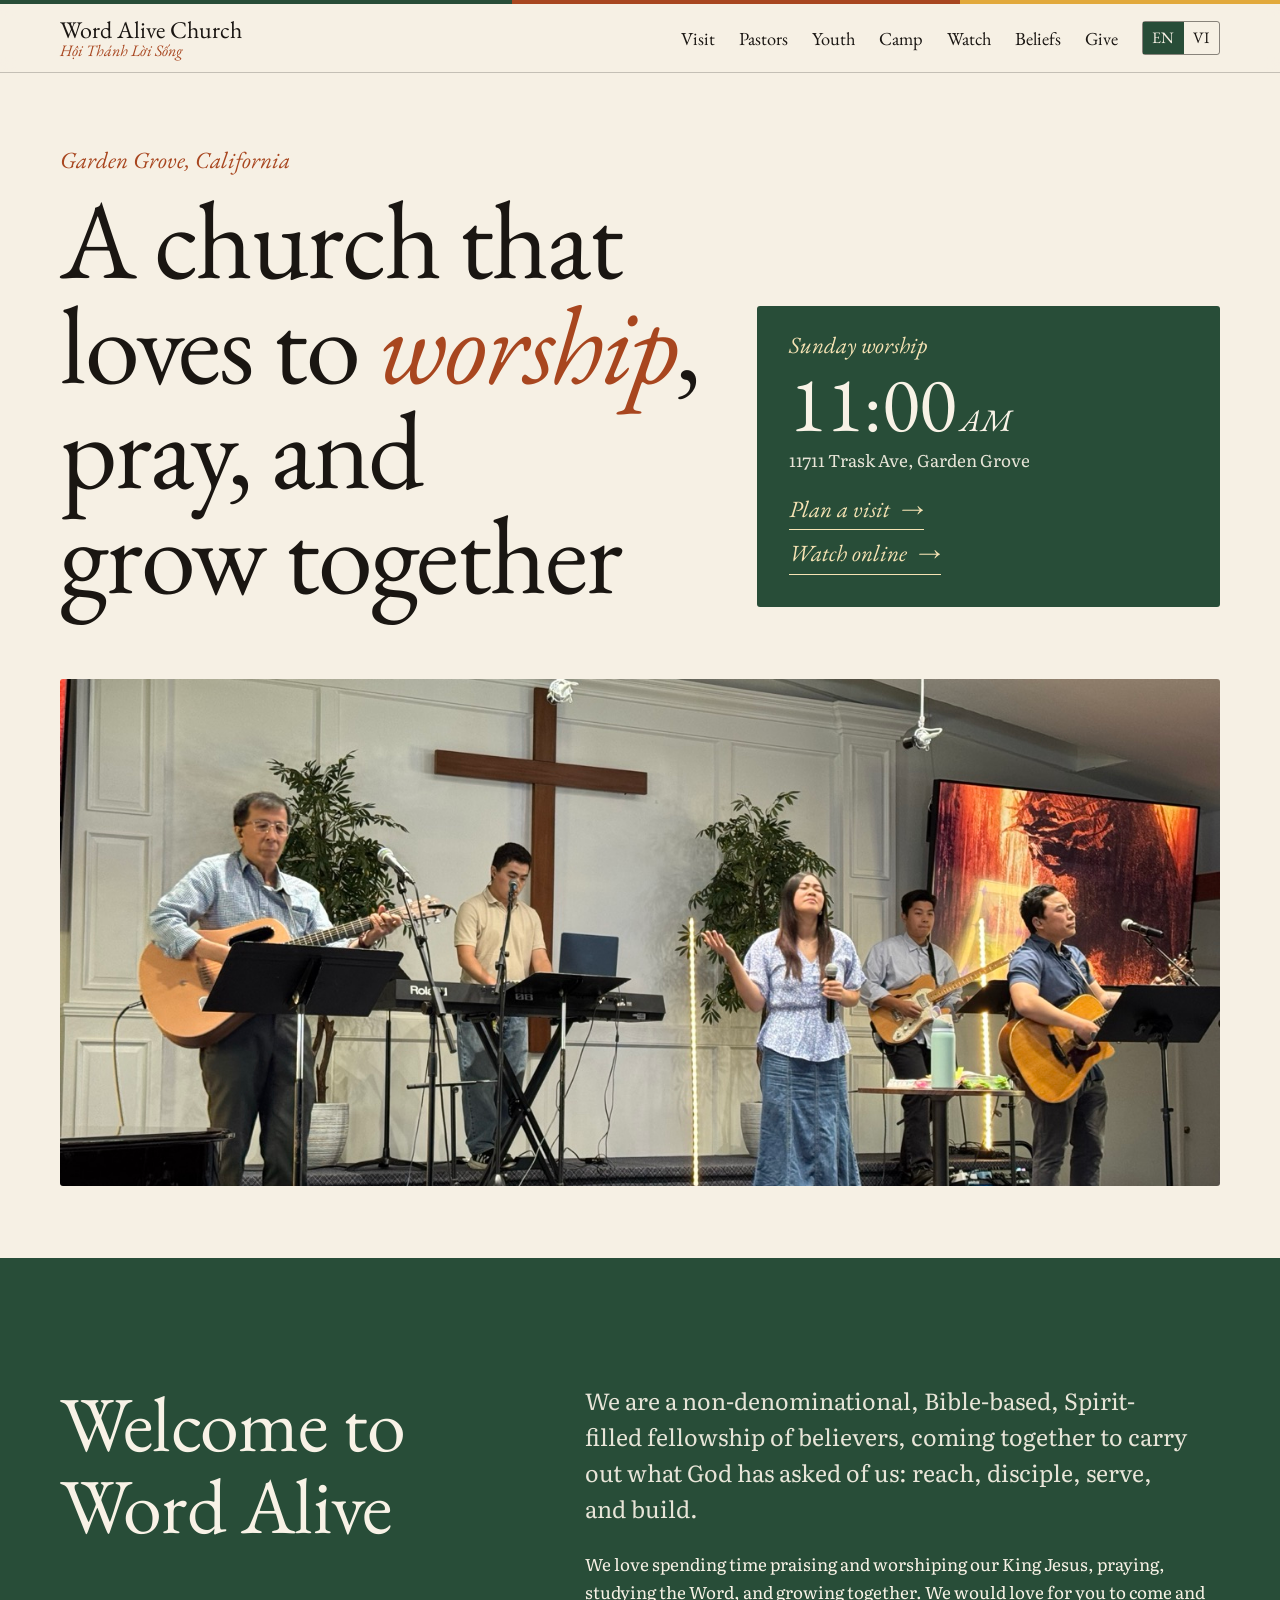
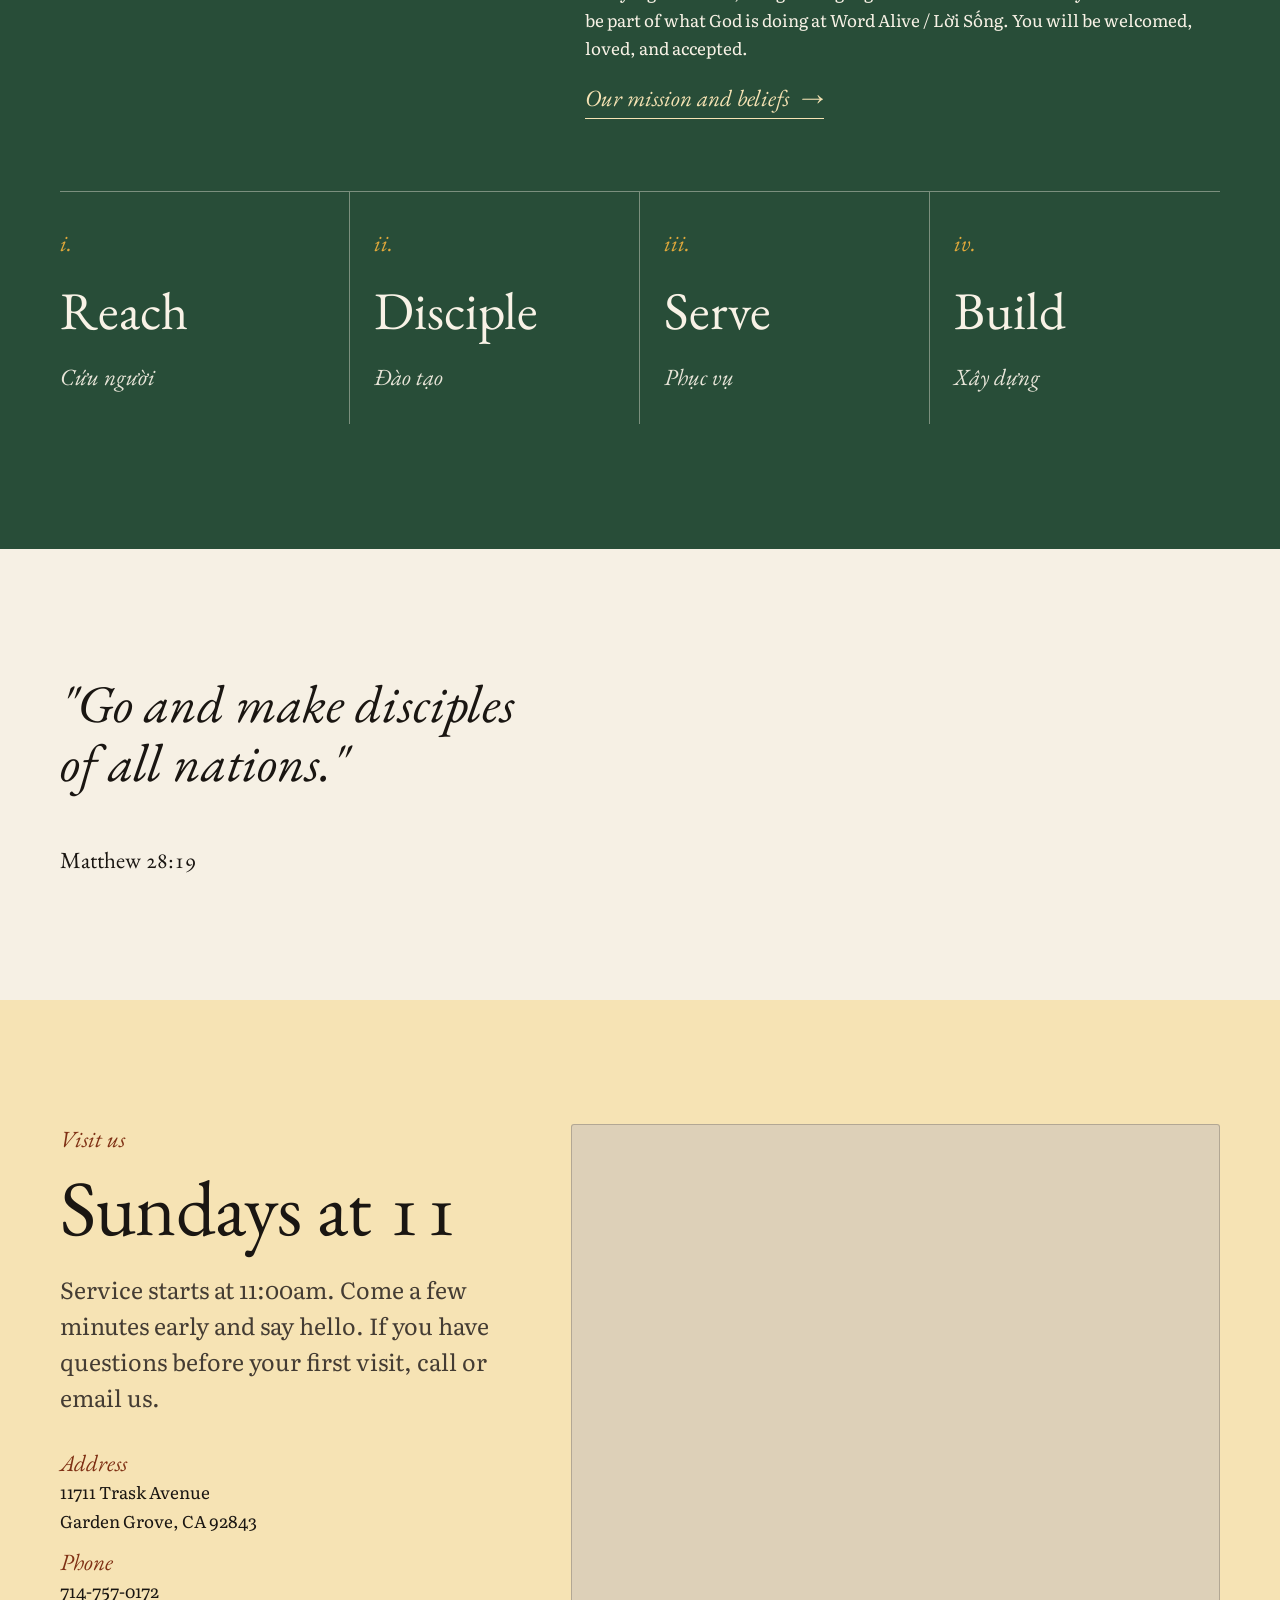
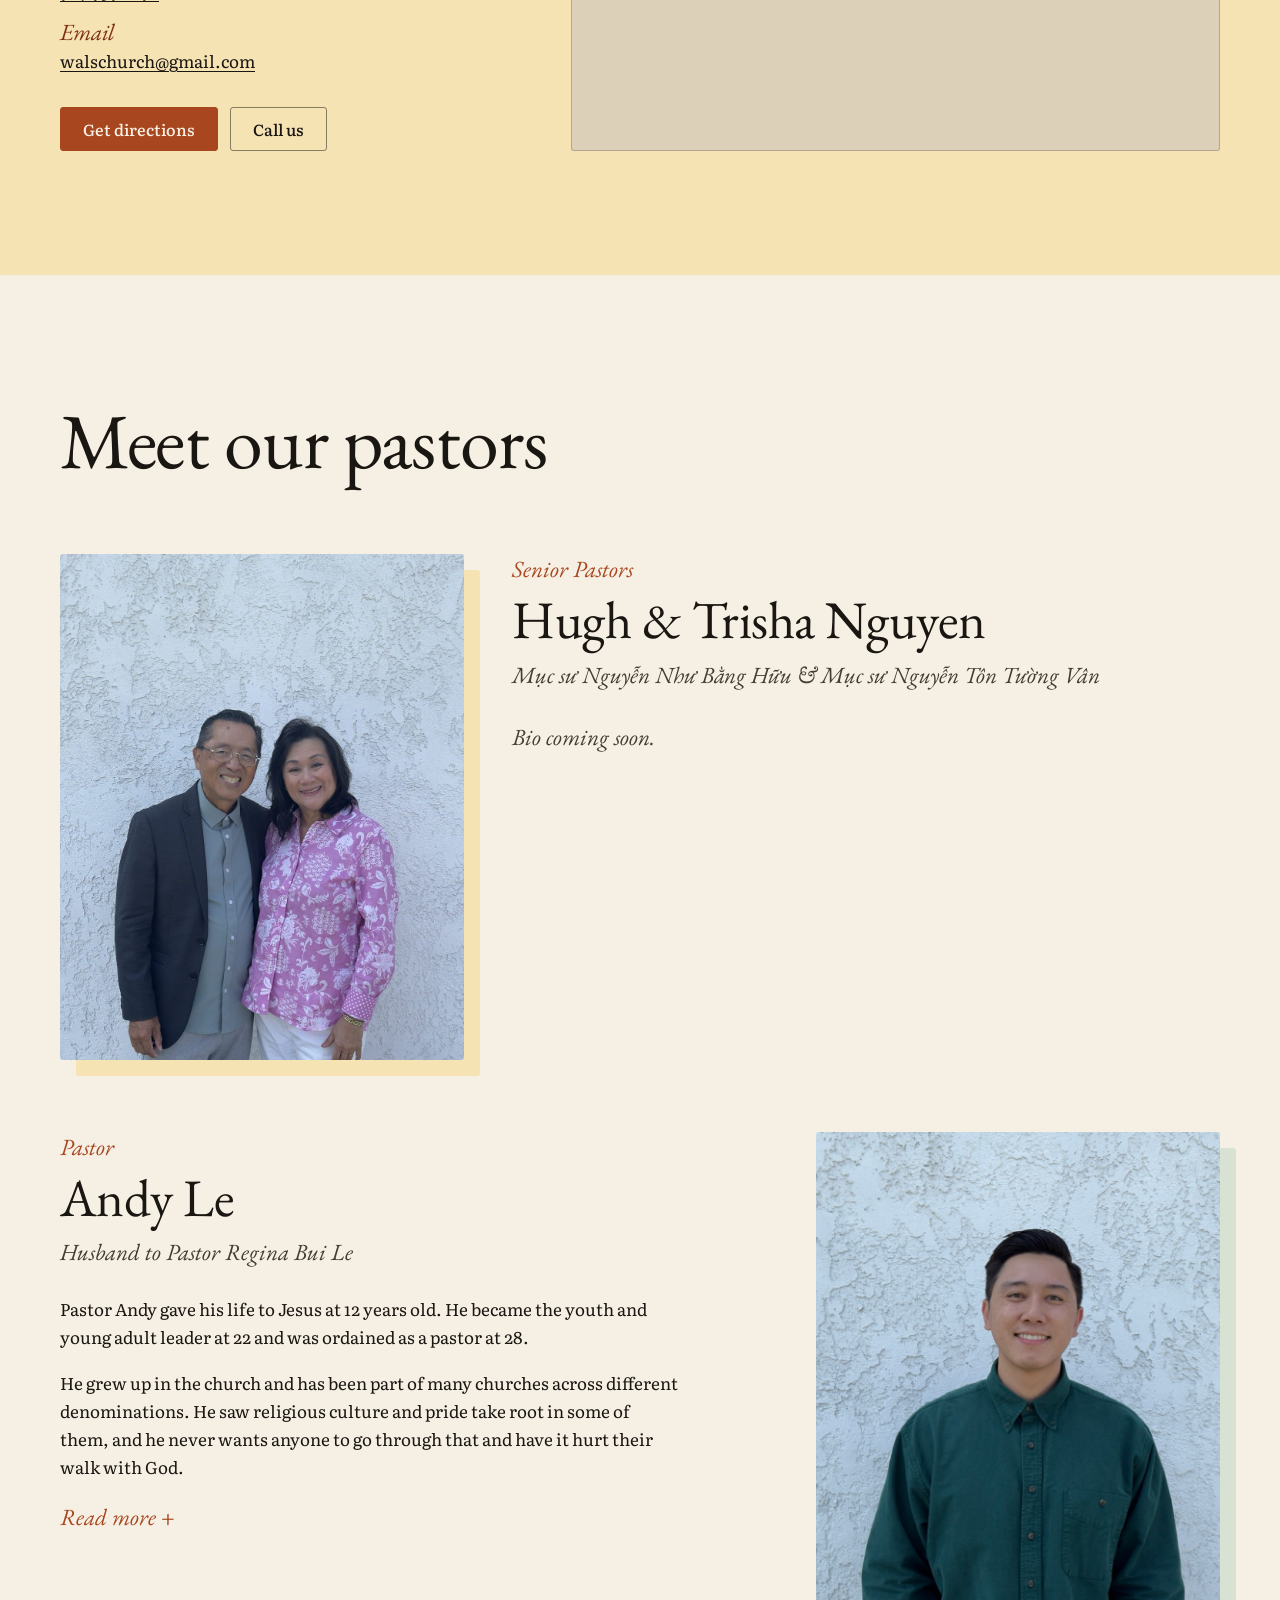
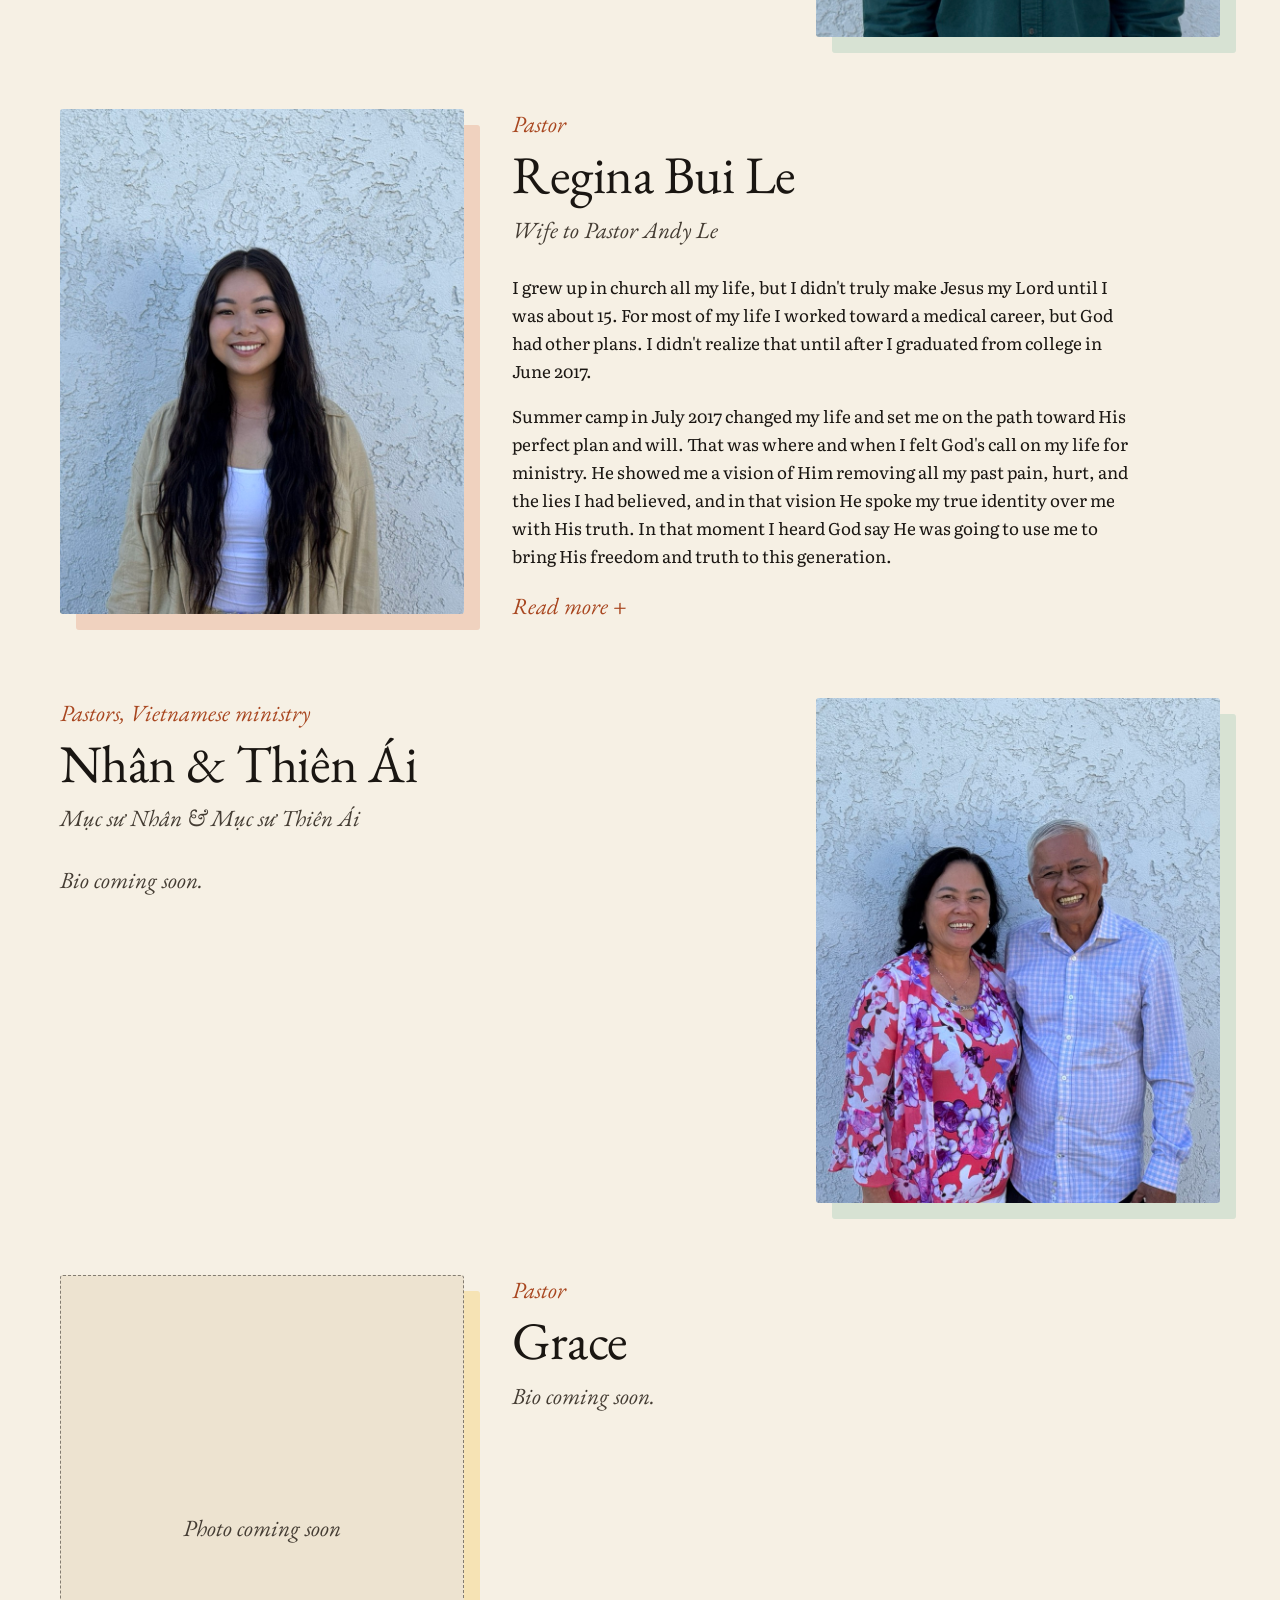
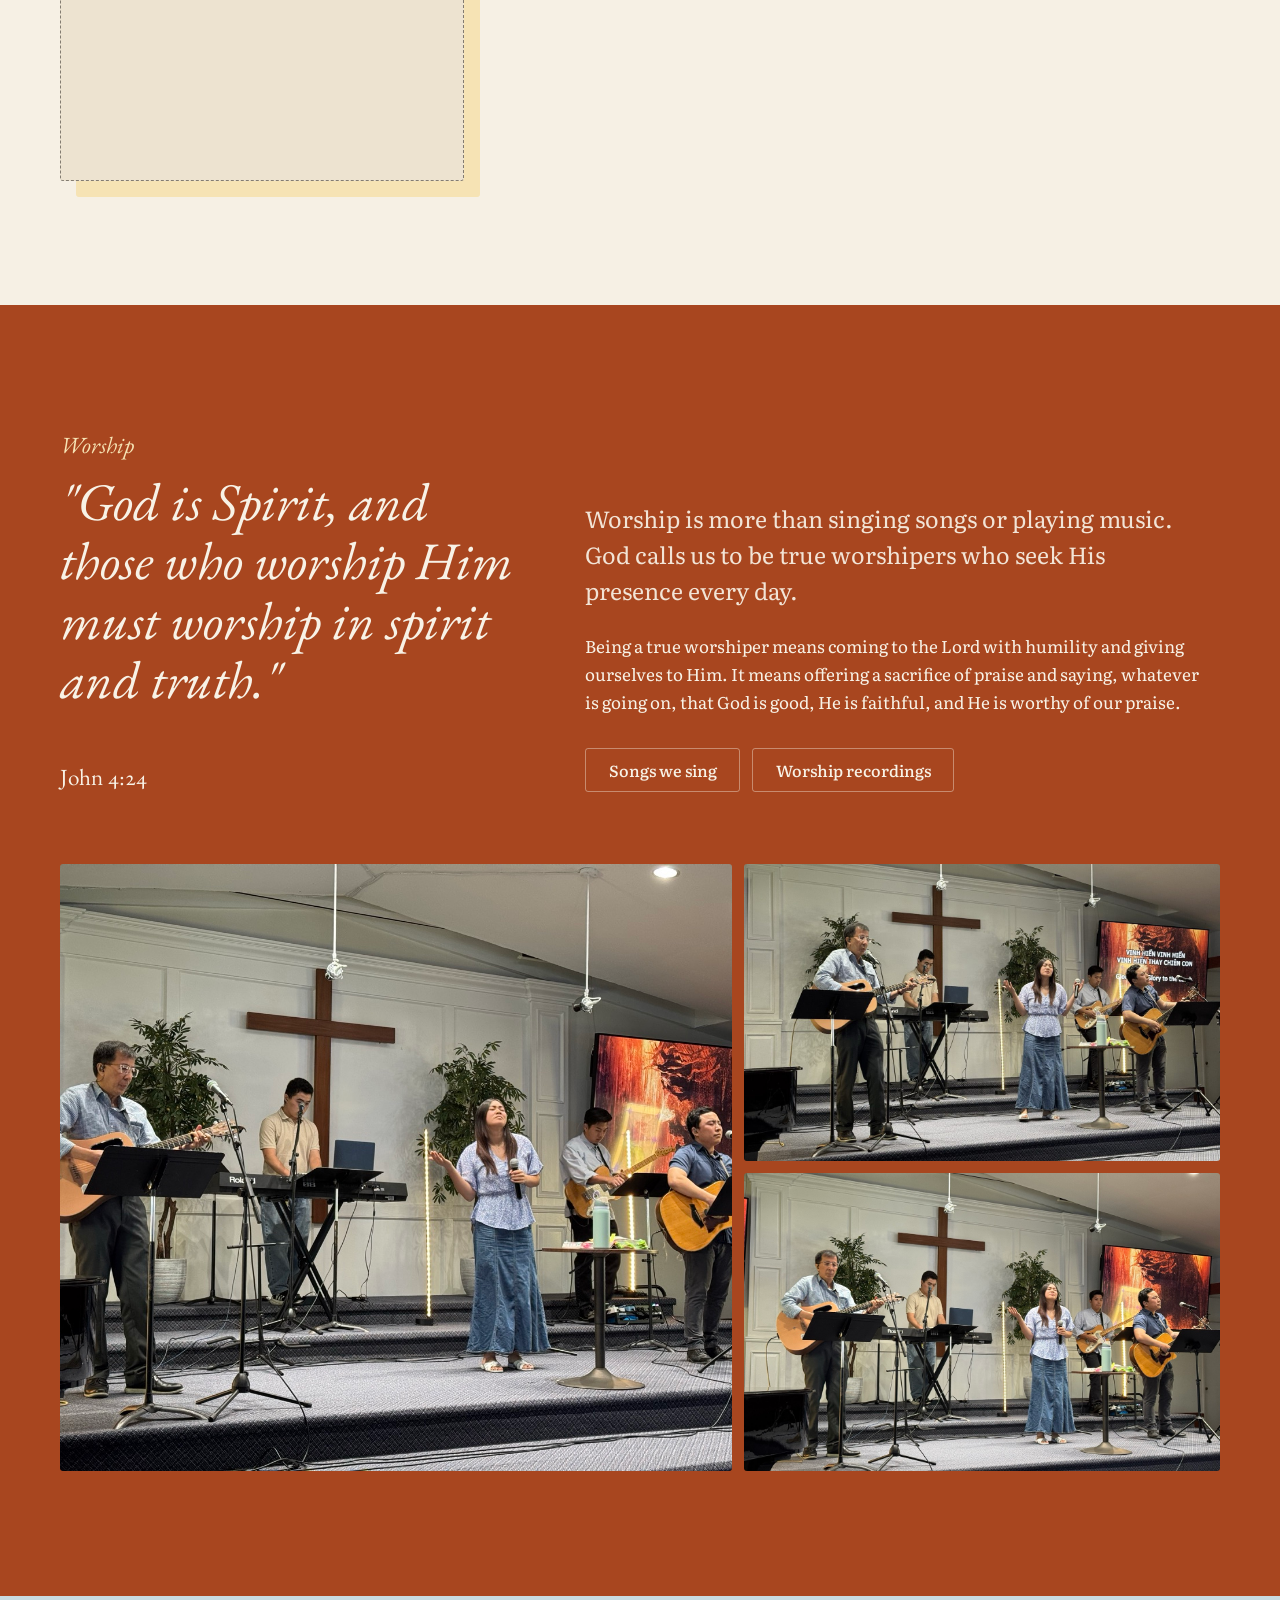
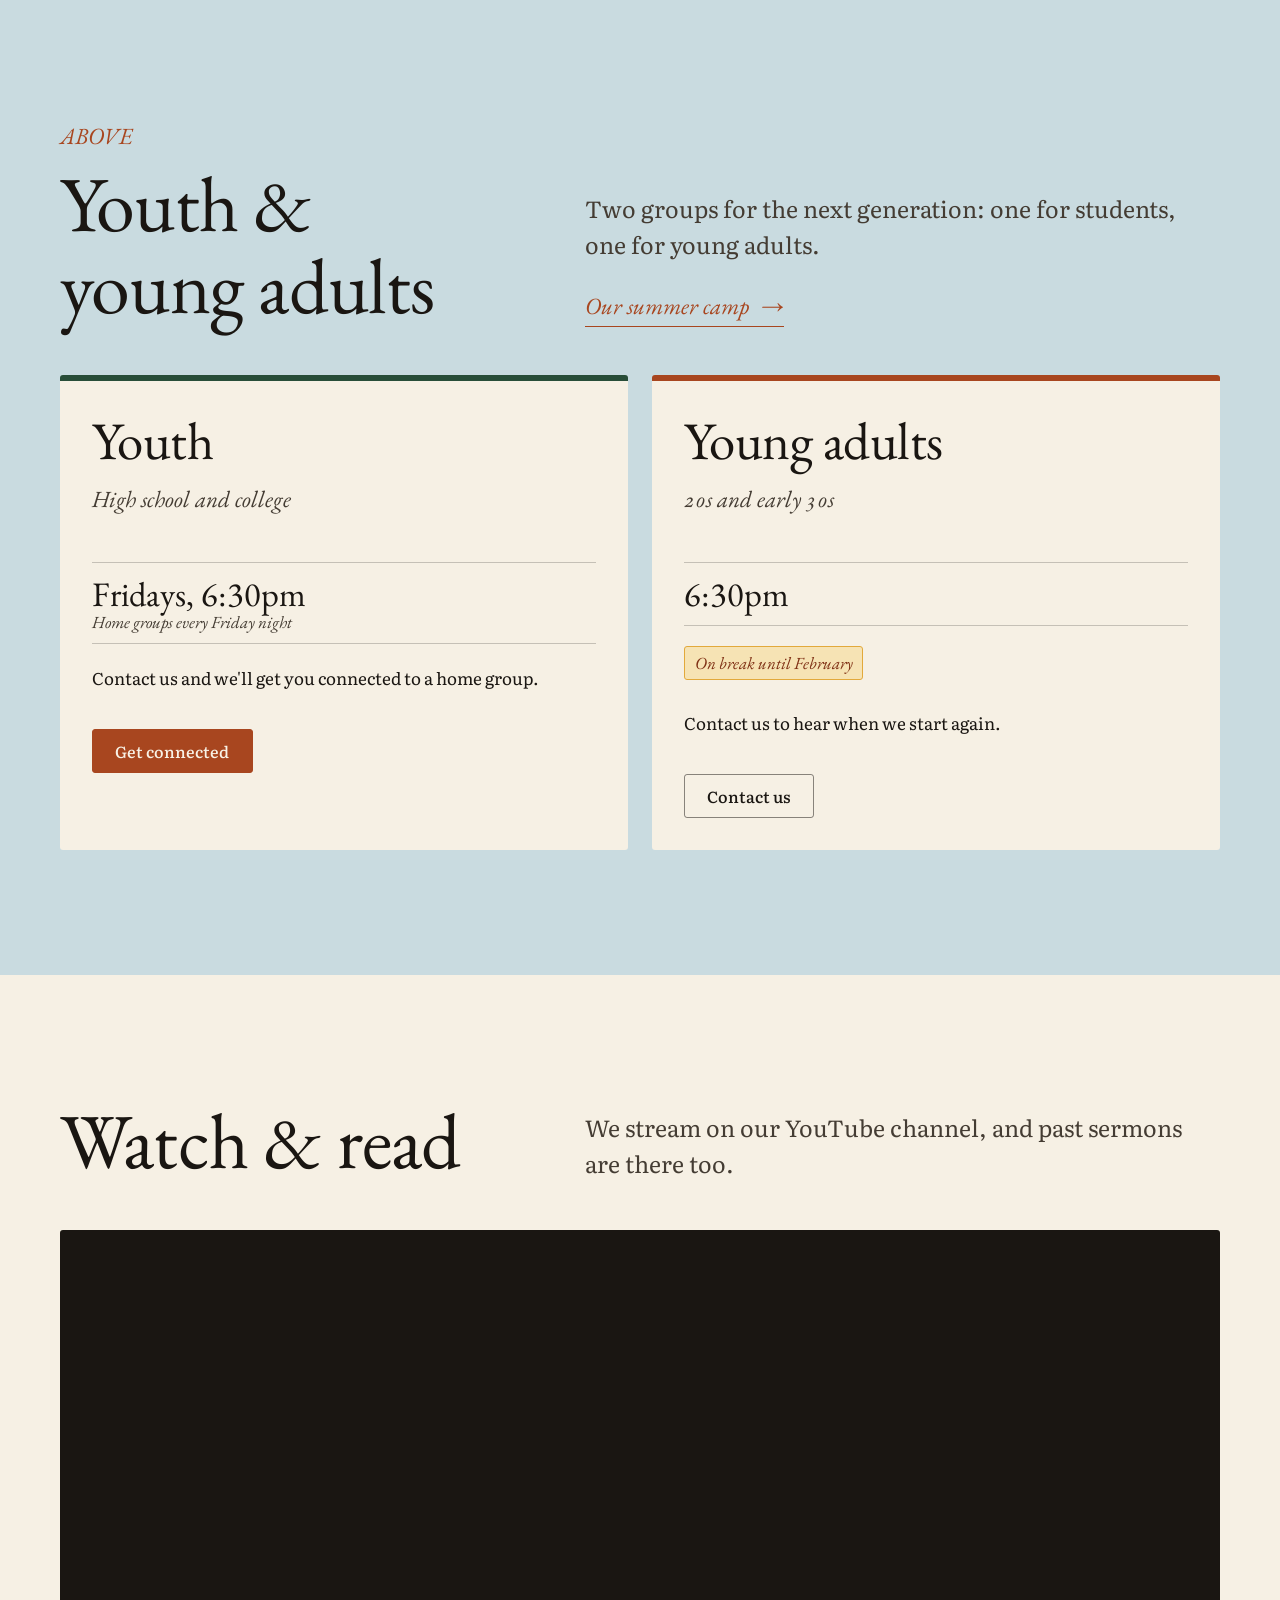
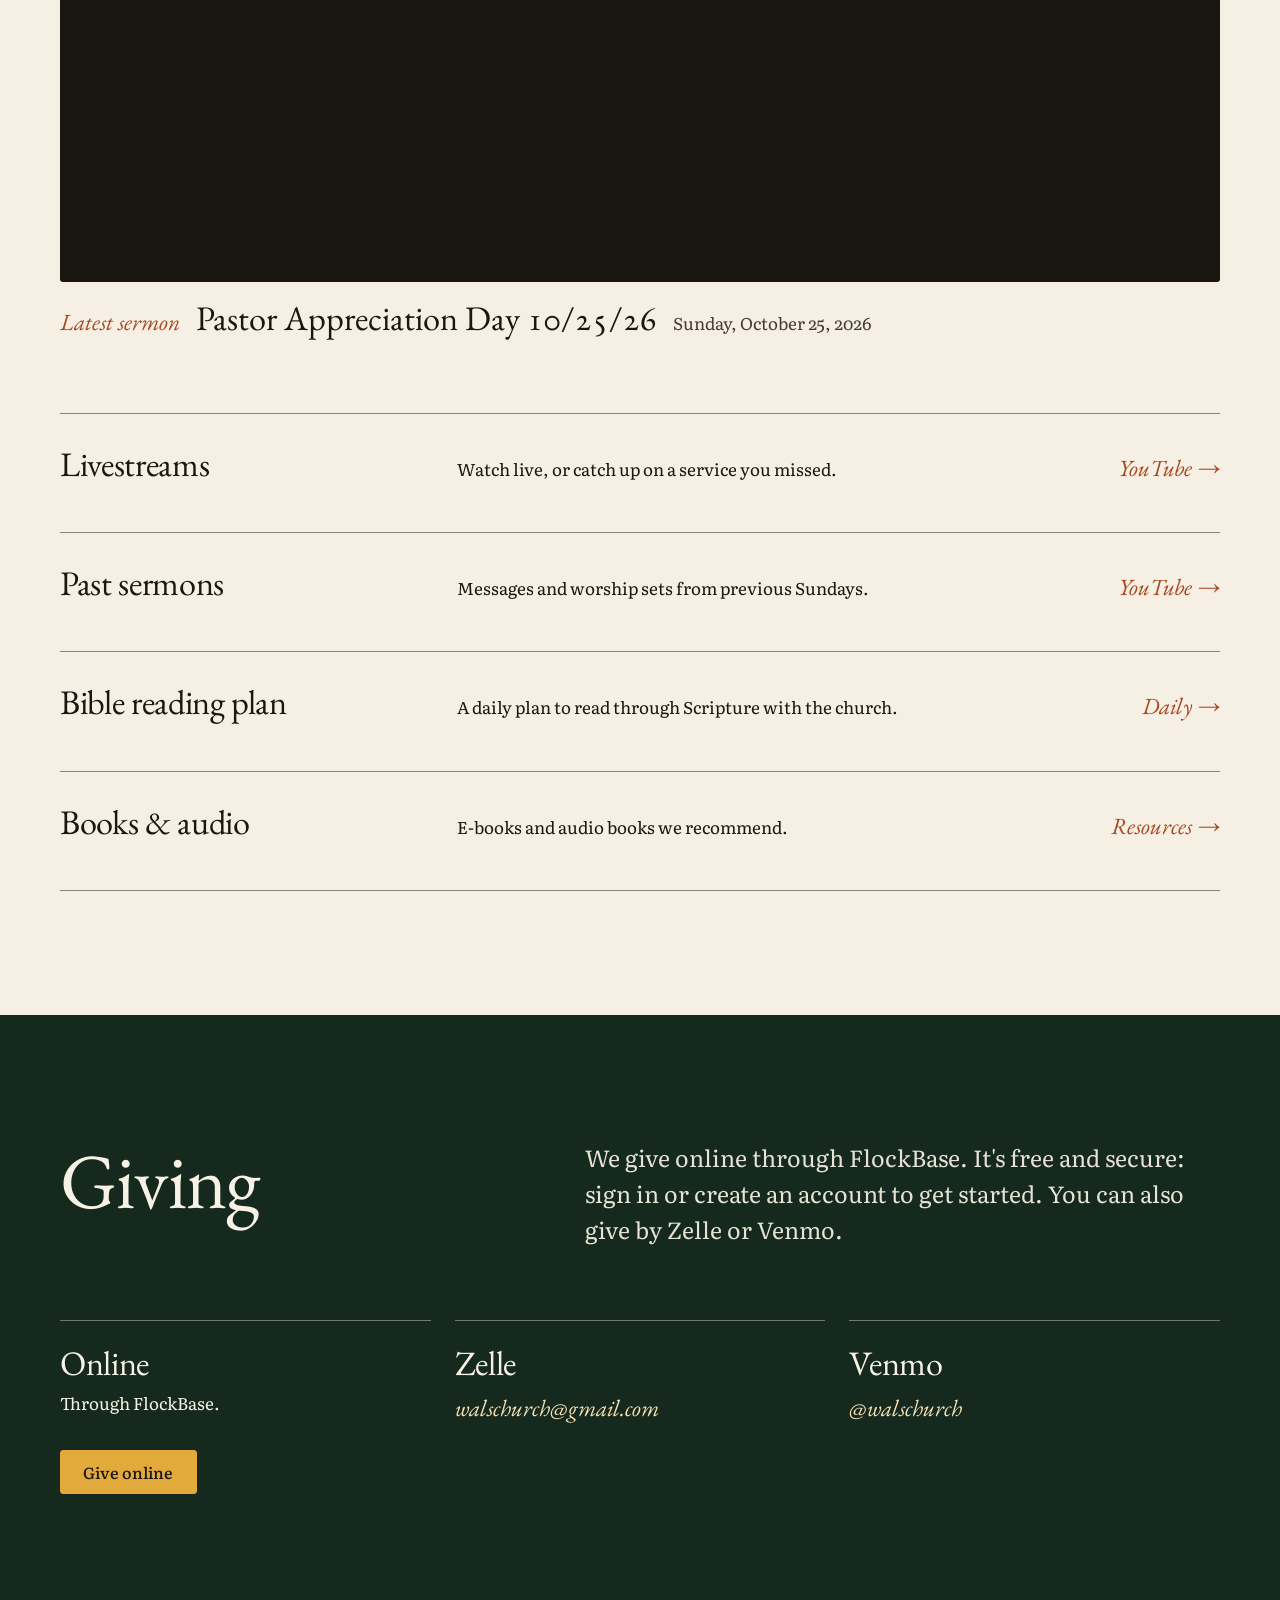
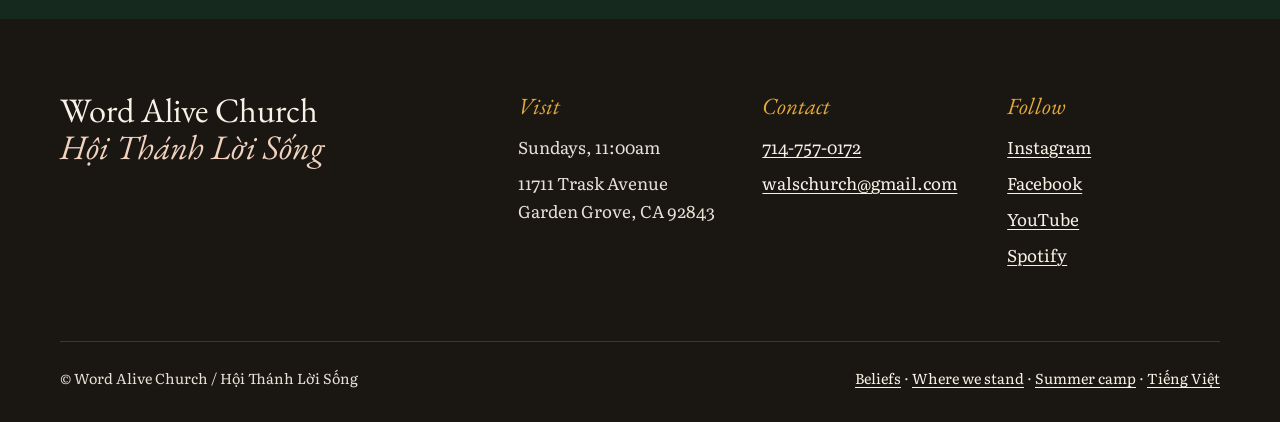
==== commit 60bc92d2: "Replace draft placeholders with public coming-soon text Co-Authored-By: Claude Opus 5.5 <noreply@ant" ====
--- a/en/index.html
+++ b/en/index.html
@@ -131,7 +131,7 @@
             <p class="person__role">Senior Pastors</p>
             <h3 class="person__name">Hugh &amp; Trisha Nguyen</h3>
             <p class="person__alt" lang="vi">Mục sư Nguyễn Như Bằng Hữu &amp; Mục sư Nguyễn Tôn Tường Vân</p>
-            <p class="todo">Bio coming. Send a few paragraphs about Pastor Hugh and Pastor Trisha and we'll place them here.</p>
+            <p class="coming-soon">Bio coming soon.</p>
           </div>
         </article>
 
@@ -174,7 +174,7 @@
             <p class="person__role">Pastors, Vietnamese ministry</p>
             <h3 class="person__name">Nhân &amp; Thiên Ái</h3>
             <p class="person__alt" lang="vi">Mục sư Nhân &amp; Mục sư Thiên Ái</p>
-            <p class="todo">Bio coming. Send a bio for Pastor Nhân and Pastor Thiên Ái, plus their full names.</p>
+            <p class="coming-soon">Bio coming soon.</p>
           </div>
         </article>
         <article class="person">
@@ -182,7 +182,7 @@
           <div class="person__bio">
             <p class="person__role">Pastor</p>
             <h3 class="person__name">Grace</h3>
-            <p class="todo">Bio coming. Send Pastor Grace's bio, full name and role and we'll place them here.</p>
+            <p class="coming-soon">Bio coming soon.</p>
           </div>
         </article>
       </div>
--- a/assets/css/system.css
+++ b/assets/css/system.css
@@ -283,8 +283,8 @@
 @media (min-width: 800px) { .people-row { grid-template-columns: 1fr 1fr; } }
 .people-row .person { grid-template-columns: 1fr; }
 
-/* Draft marker: visible on purpose while content is being collected */
-.todo { border: 1px dashed var(--clay); color: var(--clay-deep); background: color-mix(in srgb, var(--clay-soft) 40%, transparent); padding: var(--space-3) var(--space-4); font-size: var(--step--1); border-radius: var(--radius); }
+/* Shown in place of content that is not ready yet */
+.coming-soon { font-family: var(--font-display); font-style: italic; font-size: var(--step-1); color: var(--ink-soft); }
 
 /* ---------- Ministries list ---------- */
 .list-rows { list-style: none; margin: 0; padding: 0; border-top: 1px solid var(--line-strong); }
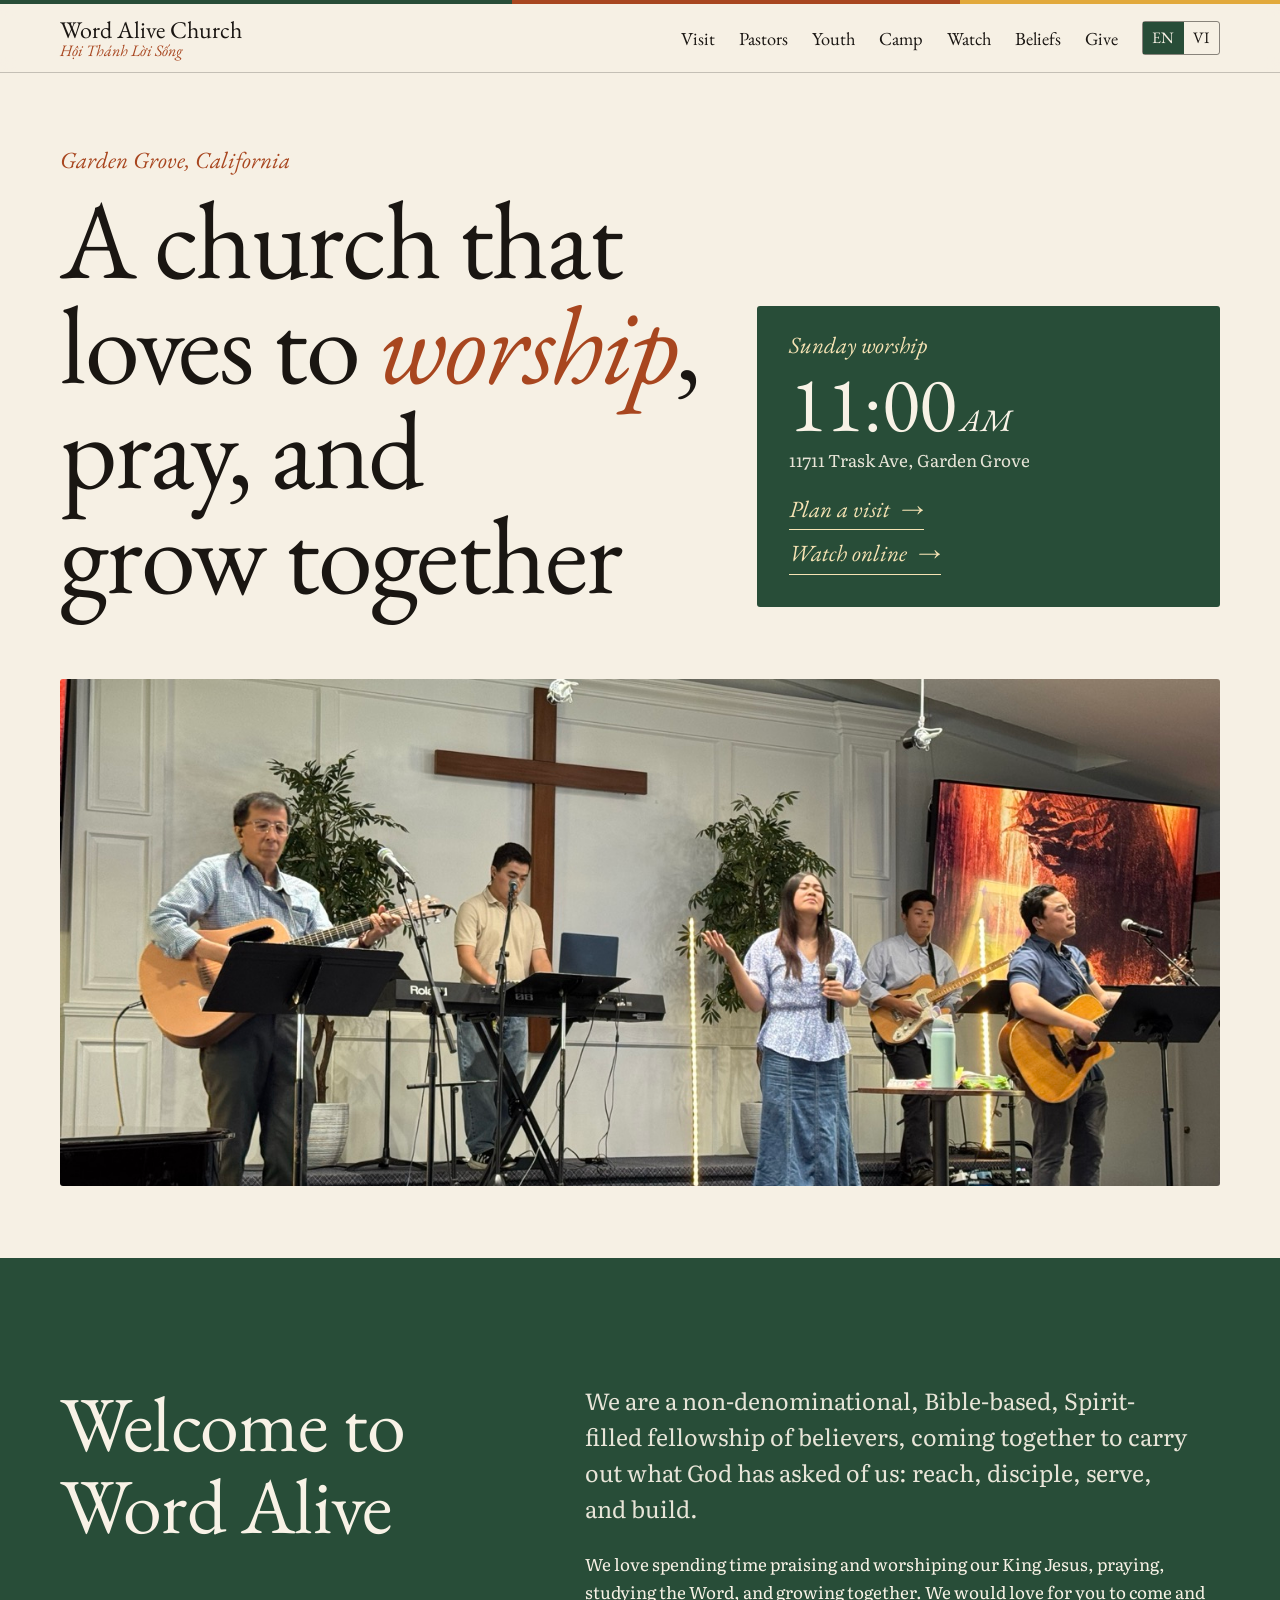
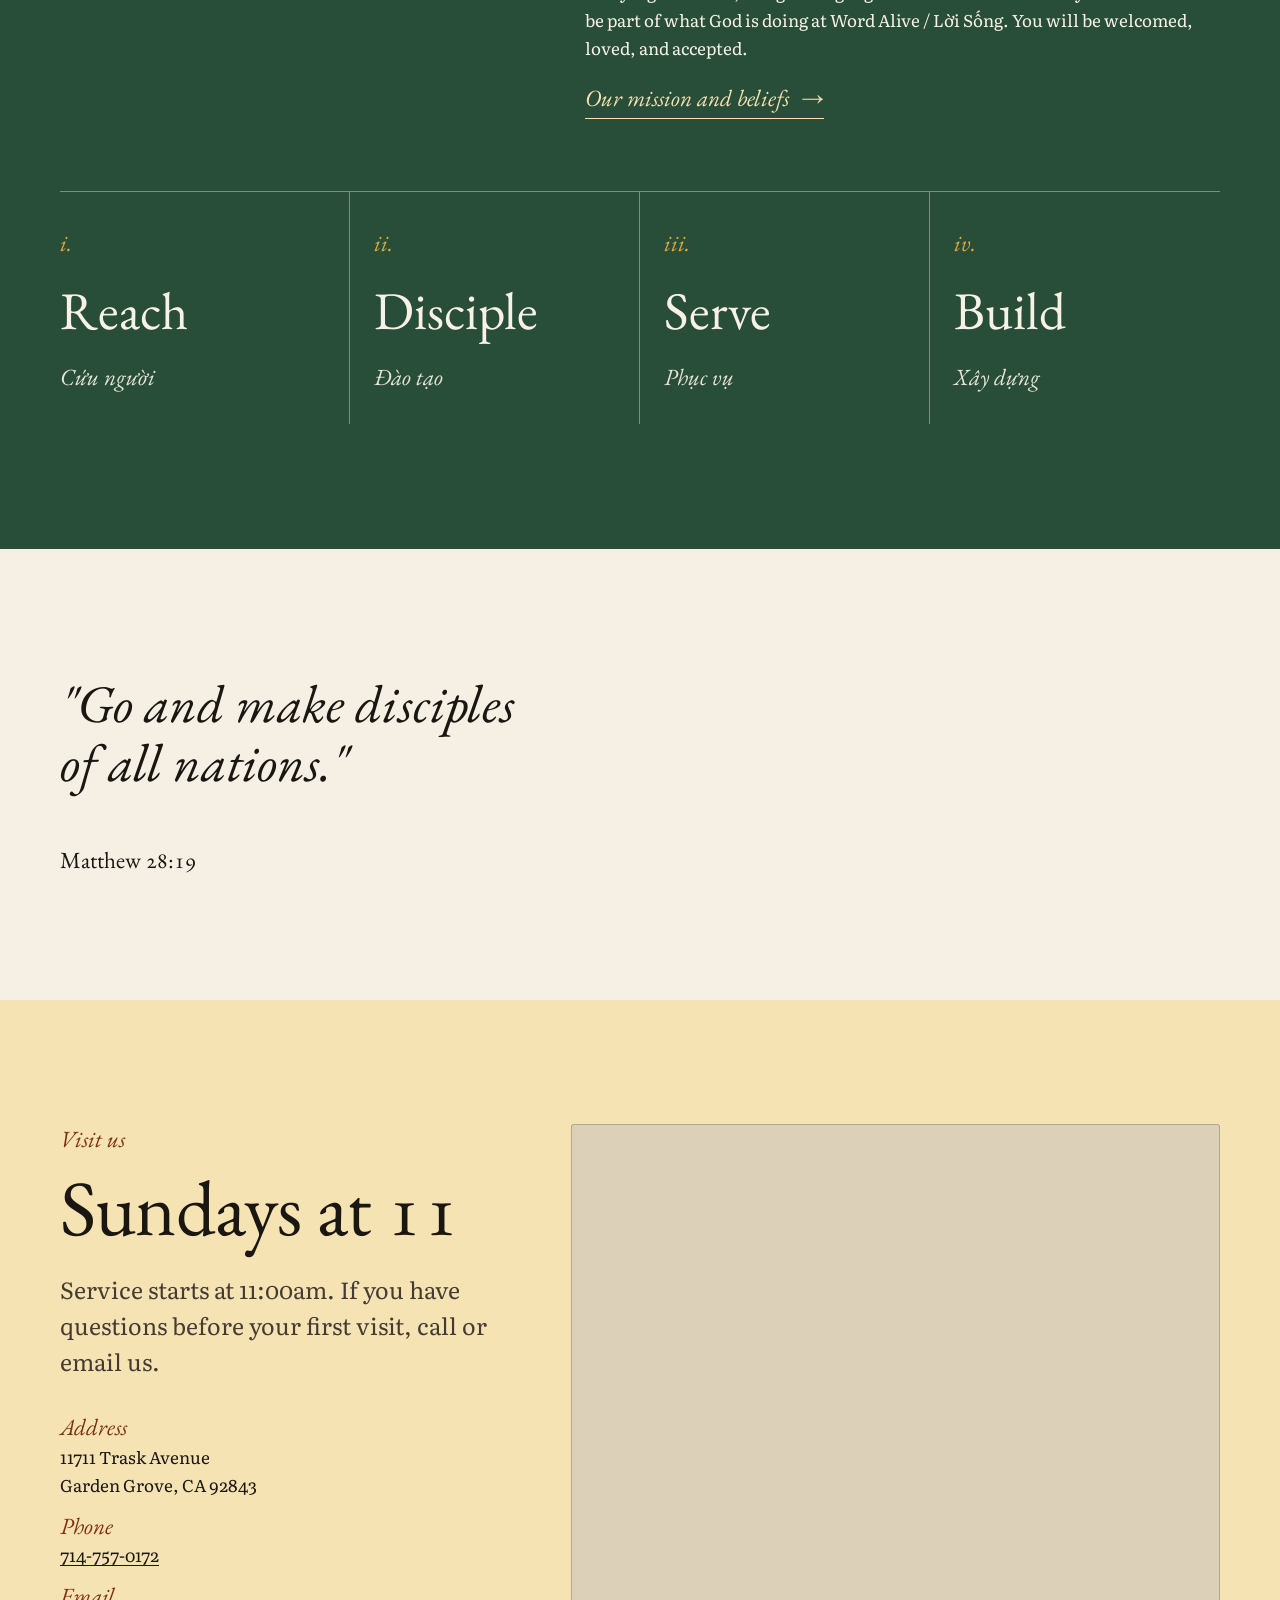
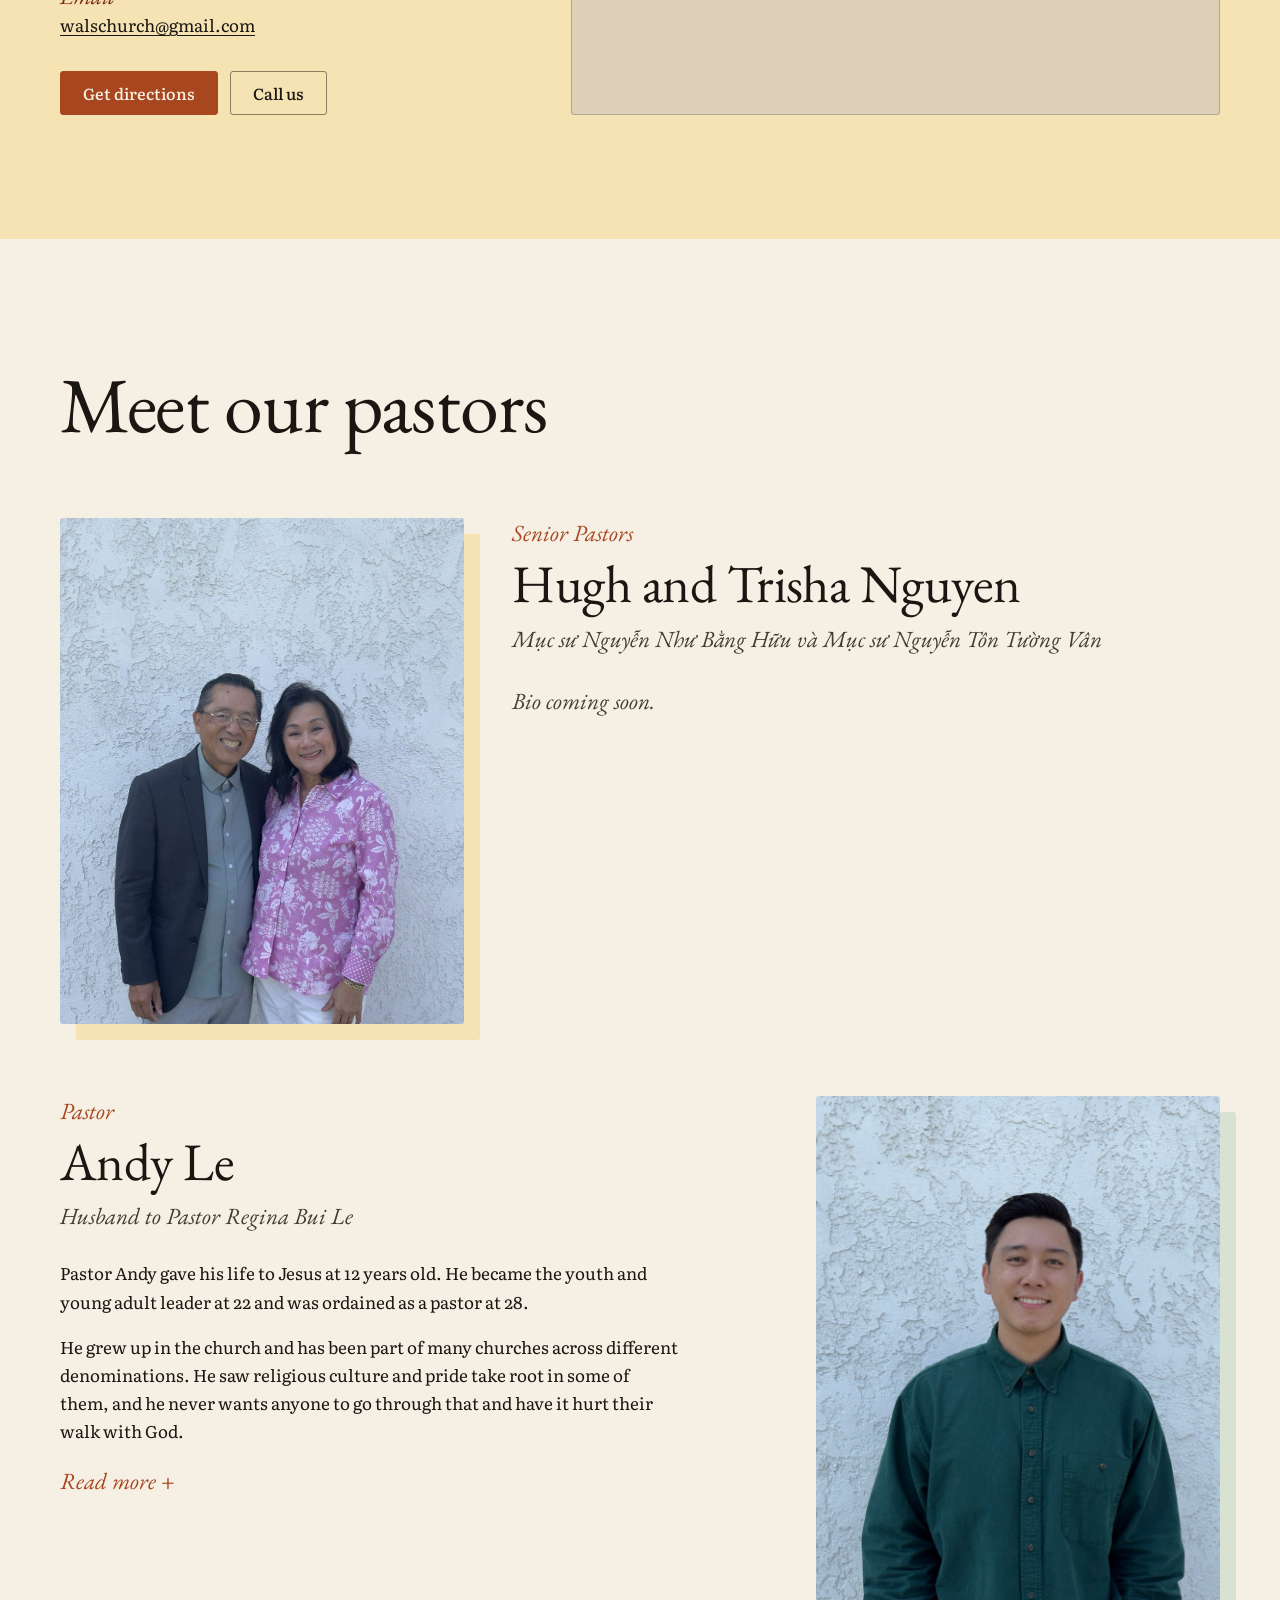
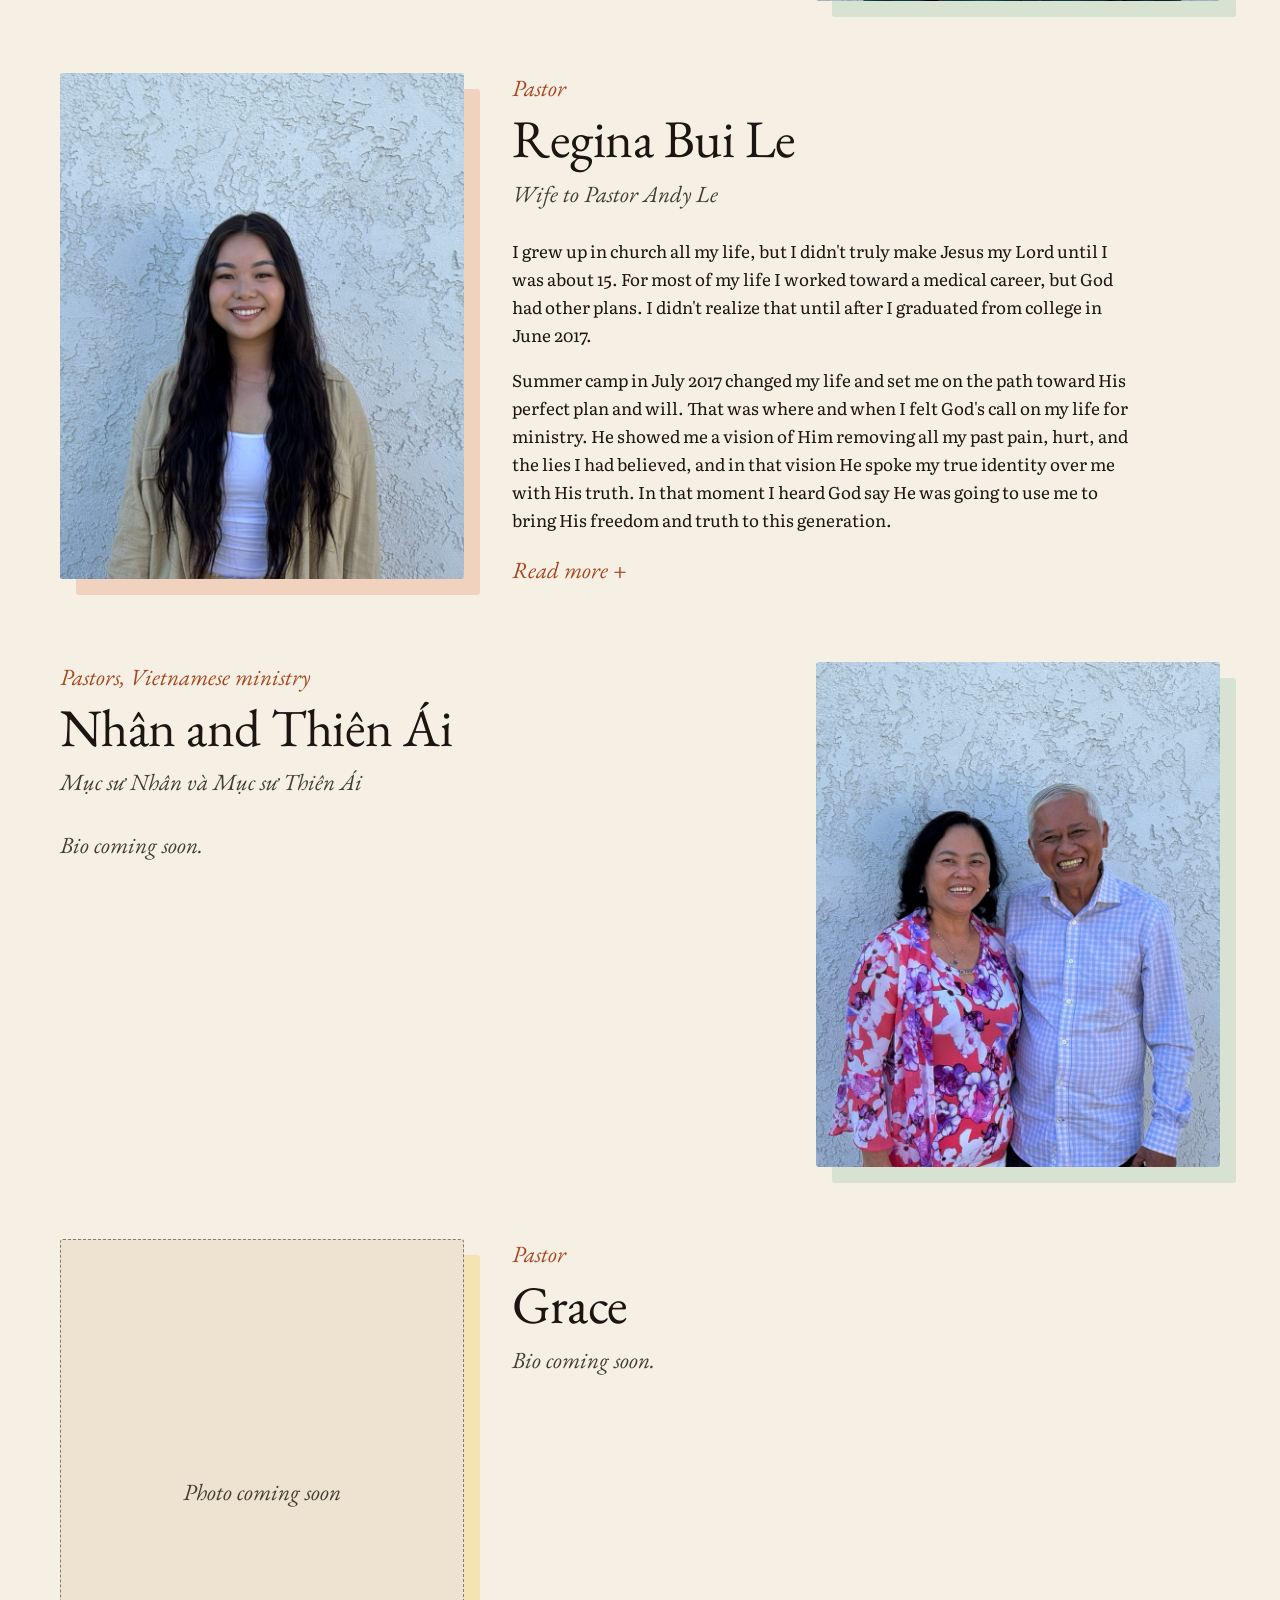
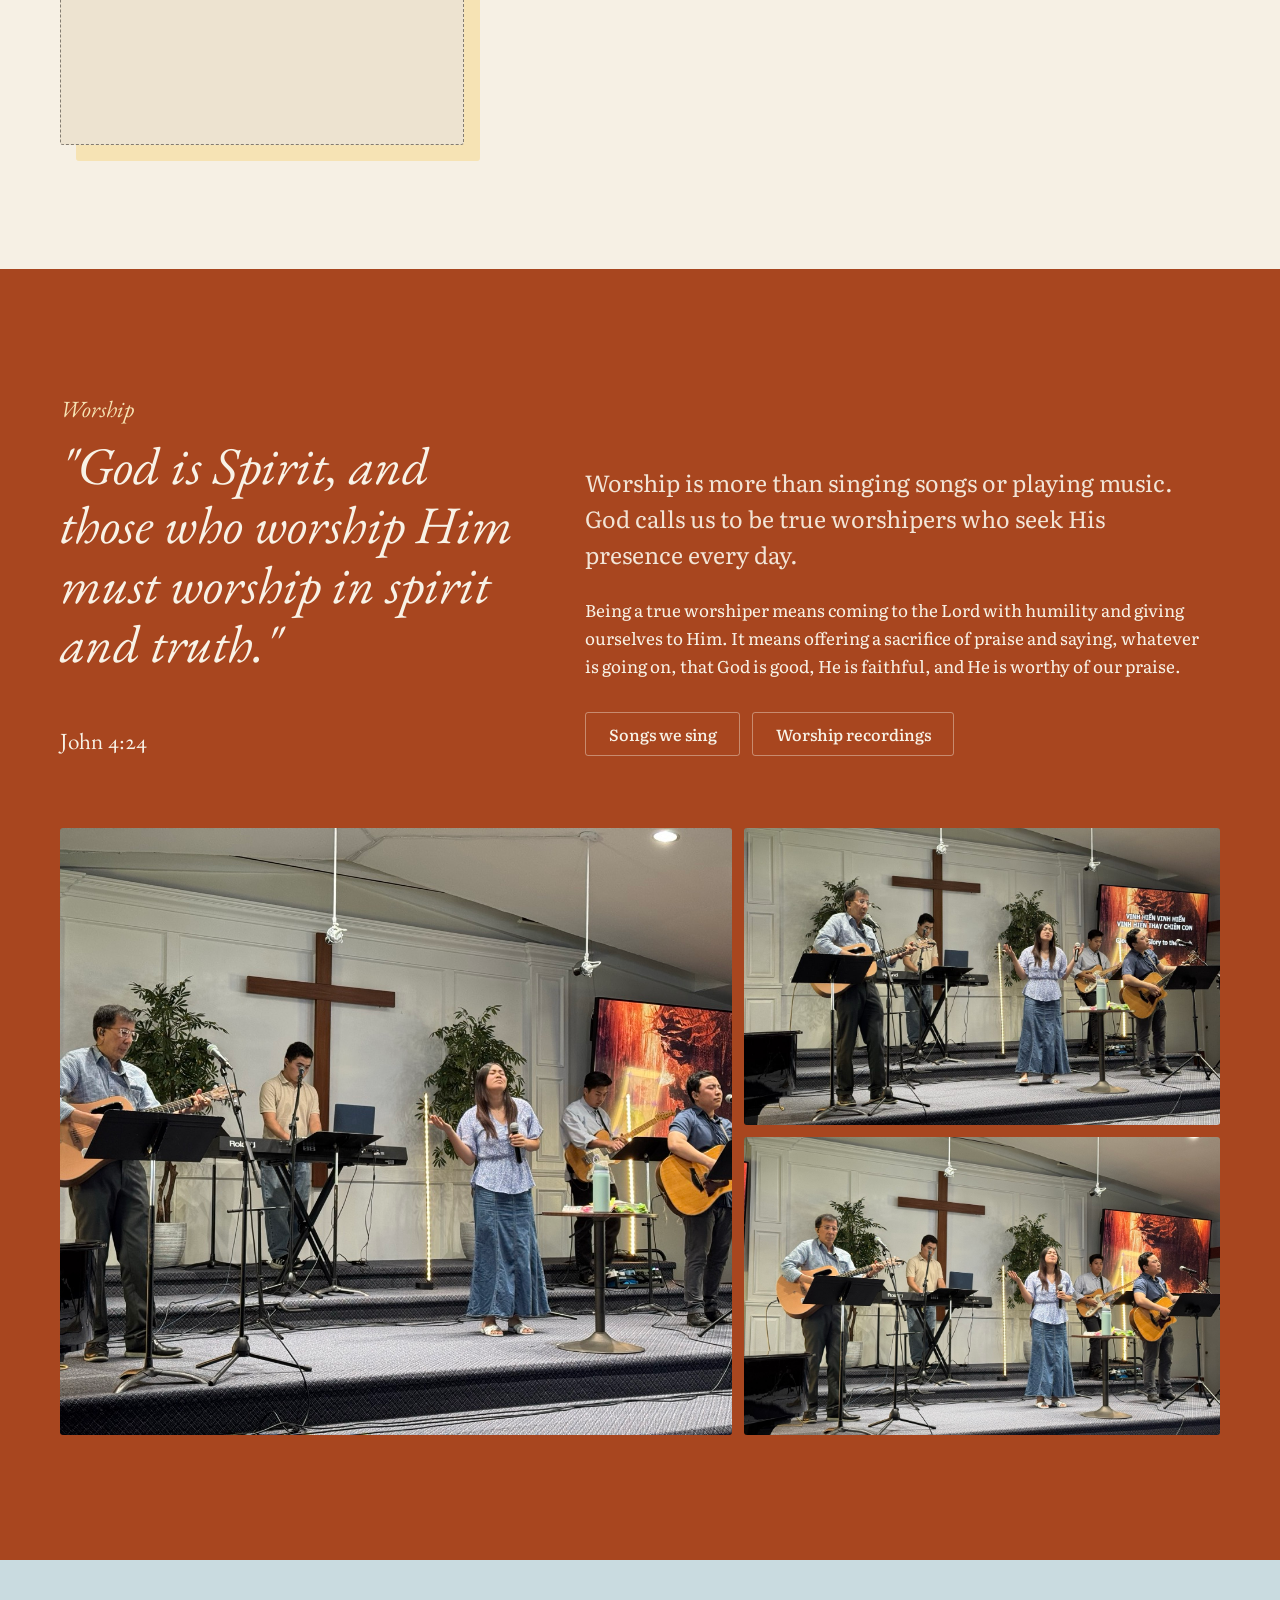
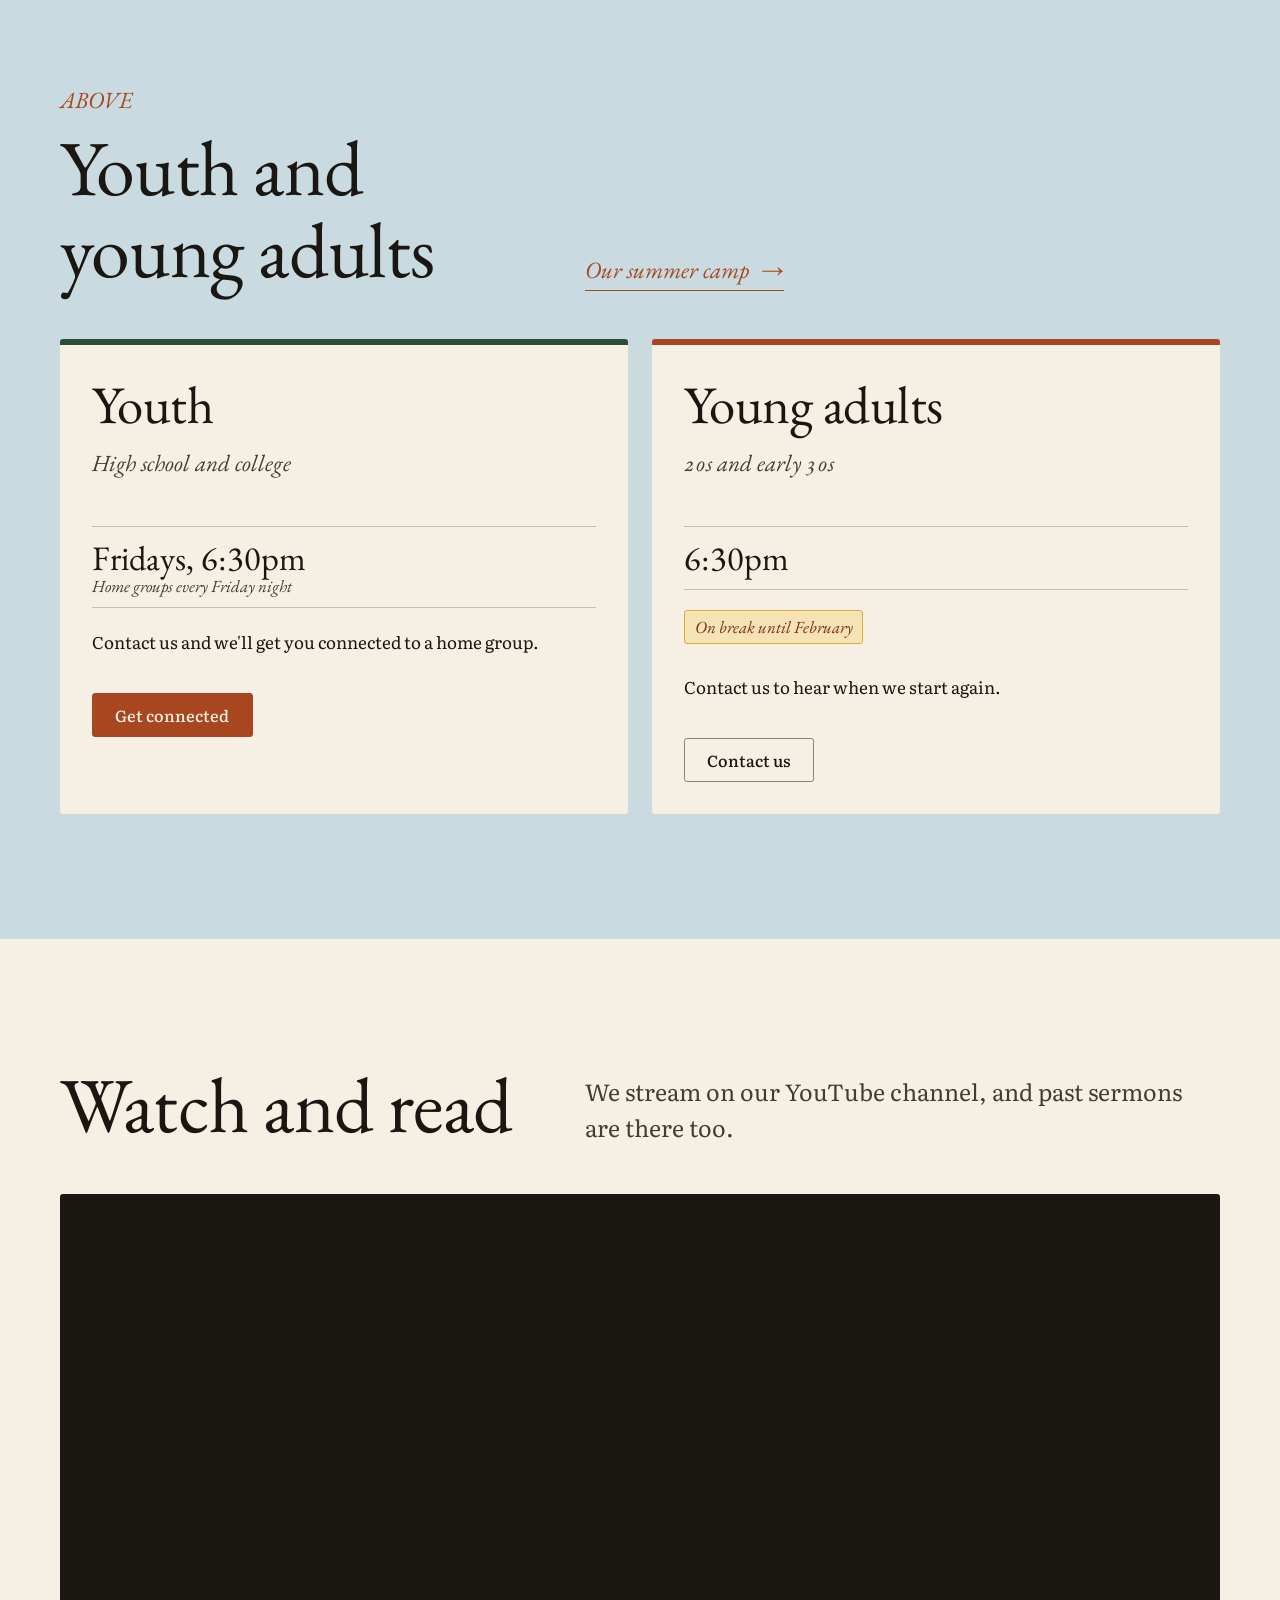
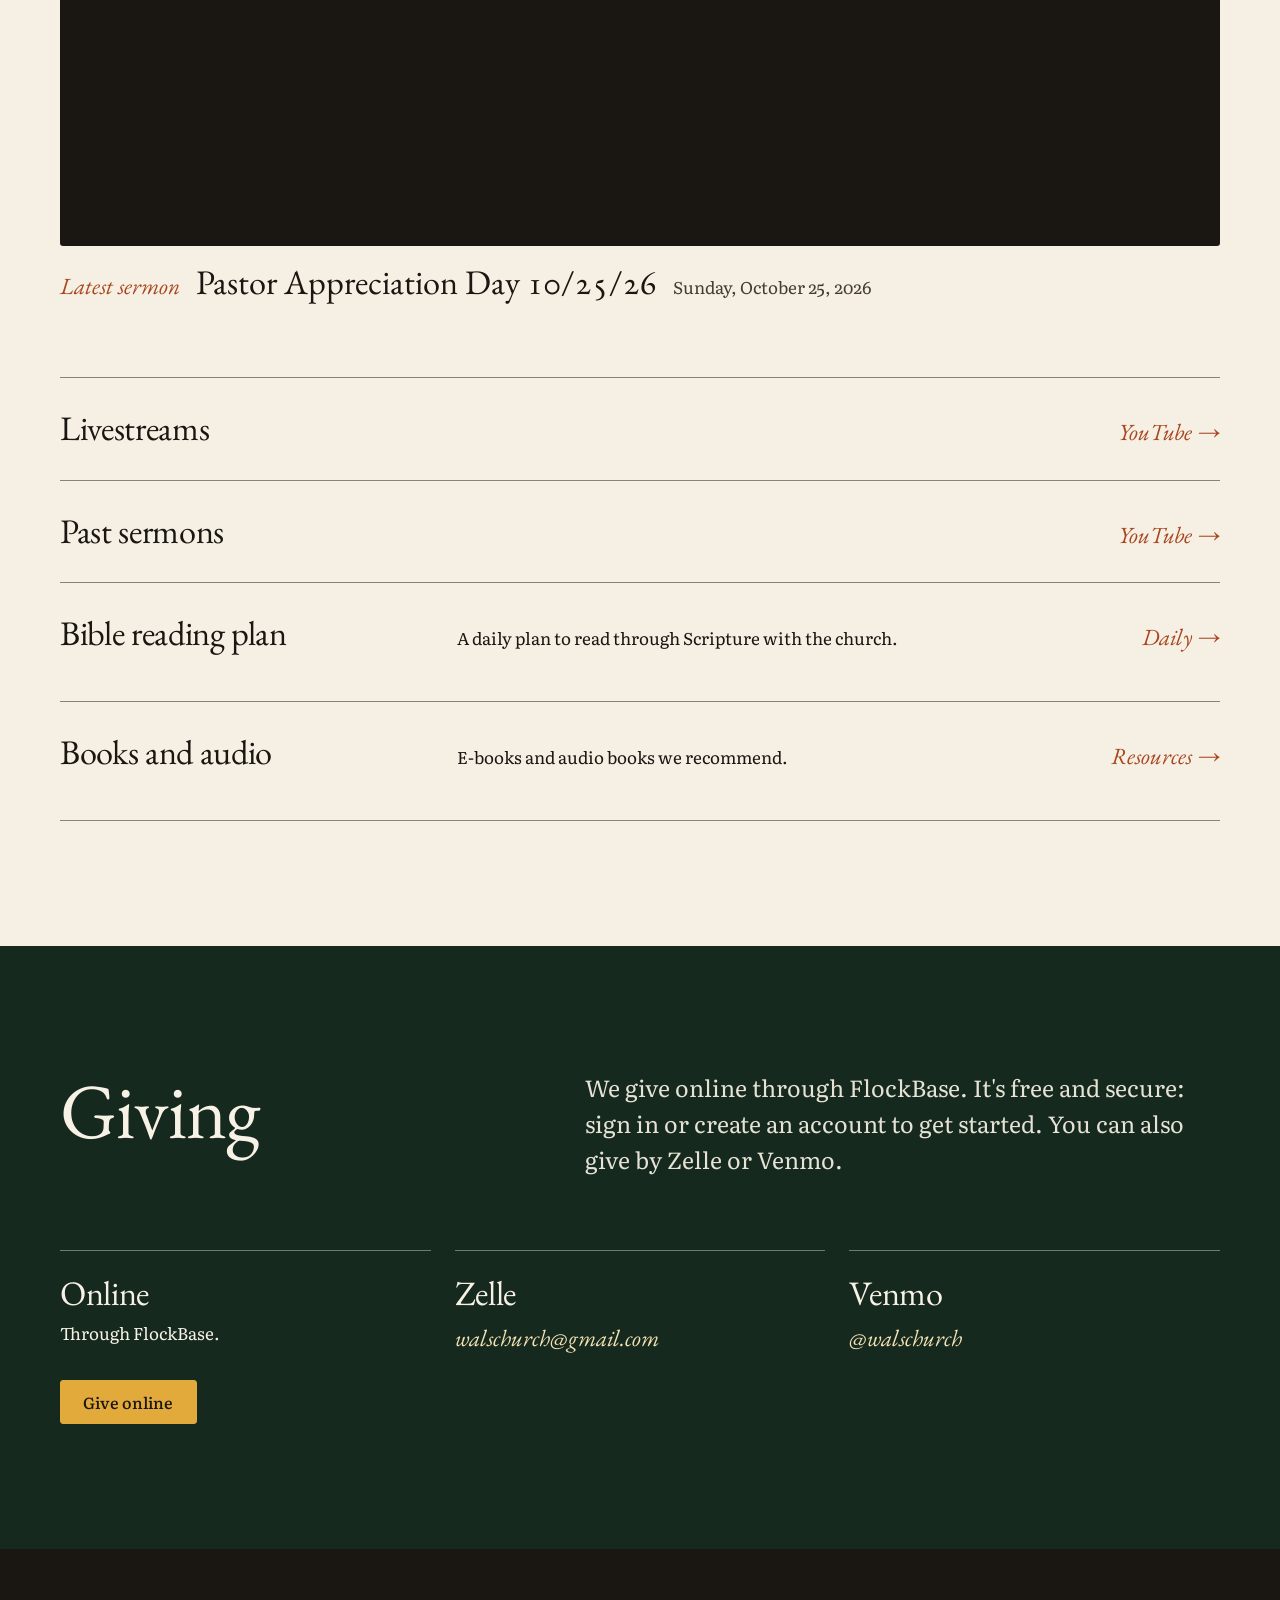
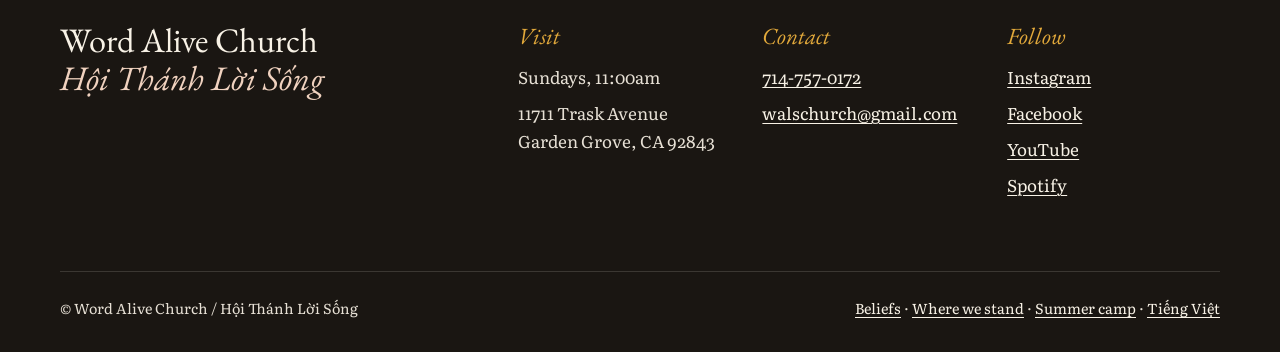
==== commit 6eeb7039: "Cut filler copy and spell out 'and' in headings Co-Authored-By: Claude Opus 5.5 <noreply@anthropic.c" ====
--- a/en/index.html
+++ b/en/index.html
@@ -102,7 +102,7 @@
       <div>
         <p class="eyebrow">Visit us</p>
         <h2 class="h1">Sundays at 11</h2>
-        <p class="lede" style="margin-top:var(--space-5)">Service starts at 11:00am. Come a few minutes early and say hello. If you have questions before your first visit, call or email us.</p>
+        <p class="lede" style="margin-top:var(--space-5)">Service starts at 11:00am. If you have questions before your first visit, call or email us.</p>
         <ul class="contact-list">
           <li><span>Address</span>11711 Trask Avenue<br>Garden Grove, CA 92843</li>
           <li><span>Phone</span><a href="tel:+17147570172">714-757-0172</a></li>
@@ -129,8 +129,8 @@
           <div class="person__photo"><img src="../assets/img/hugh-trisha.jpg" alt="Pastors Hugh and Trisha Nguyen" loading="lazy"></div>
           <div class="person__bio">
             <p class="person__role">Senior Pastors</p>
-            <h3 class="person__name">Hugh &amp; Trisha Nguyen</h3>
-            <p class="person__alt" lang="vi">Mục sư Nguyễn Như Bằng Hữu &amp; Mục sư Nguyễn Tôn Tường Vân</p>
+            <h3 class="person__name">Hugh and Trisha Nguyen</h3>
+            <p class="person__alt" lang="vi">Mục sư Nguyễn Như Bằng Hữu và Mục sư Nguyễn Tôn Tường Vân</p>
             <p class="coming-soon">Bio coming soon.</p>
           </div>
         </article>
@@ -172,8 +172,8 @@
           <div class="person__photo"><img src="../assets/img/nhan-thienai.jpg" alt="Pastors Nhân and Thiên Ái" loading="lazy" style="object-position:50% 50%"></div>
           <div class="person__bio">
             <p class="person__role">Pastors, Vietnamese ministry</p>
-            <h3 class="person__name">Nhân &amp; Thiên Ái</h3>
-            <p class="person__alt" lang="vi">Mục sư Nhân &amp; Mục sư Thiên Ái</p>
+            <h3 class="person__name">Nhân and Thiên Ái</h3>
+            <p class="person__alt" lang="vi">Mục sư Nhân và Mục sư Thiên Ái</p>
             <p class="coming-soon">Bio coming soon.</p>
           </div>
         </article>
@@ -223,10 +223,9 @@
       <div class="split" style="margin-bottom:var(--space-7)">
         <div>
           <p class="eyebrow">ABOVE</p>
-          <h2 class="h1">Youth &amp; young adults</h2>
+          <h2 class="h1">Youth and young adults</h2>
         </div>
         <div class="prose" style="align-self:end">
-          <p class="lede" style="max-width:none">Two groups for the next generation: one for students, one for young adults.</p>
           <a class="arrow-link" href="camp.html">Our summer camp</a>
         </div>
       </div>
@@ -254,7 +253,7 @@
   <section class="section" id="watch">
     <div class="wrap">
       <div class="split" style="margin-bottom:var(--space-7)">
-        <h2 class="h1">Watch &amp; read</h2>
+        <h2 class="h1">Watch and read</h2>
         <p class="lede" style="align-self:end">We stream on our YouTube channel, and past sermons are there too.</p>
       </div>
       <figure class="sermon" data-sermon data-src="../assets/data/latest-sermon.json" data-locale="en-US" data-label="Latest sermon" data-live-label="Live now">
@@ -265,14 +264,12 @@
         <li>
           <a href="https://www.youtube.com/channel/UCCrEXJ6uczDrPUvFZ0FEOCA/streams" target="_blank" rel="noopener">
             <h3>Livestreams</h3>
-            <p>Watch live, or catch up on a service you missed.</p>
             <span class="meta">YouTube →</span>
           </a>
         </li>
         <li>
           <a href="https://www.youtube.com/channel/UCCrEXJ6uczDrPUvFZ0FEOCA/videos" target="_blank" rel="noopener">
             <h3>Past sermons</h3>
-            <p>Messages and worship sets from previous Sundays.</p>
             <span class="meta">YouTube →</span>
           </a>
         </li>
@@ -285,7 +282,7 @@
         </li>
         <li>
           <a href="https://www.walschurch.org/resources" target="_blank" rel="noopener">
-            <h3>Books &amp; audio</h3>
+            <h3>Books and audio</h3>
             <p>E-books and audio books we recommend.</p>
             <span class="meta">Resources →</span>
           </a>
--- a/assets/css/system.css
+++ b/assets/css/system.css
@@ -294,6 +294,7 @@
   .list-rows a, .list-rows .row { grid-template-columns: 4fr 6fr 2fr; align-items: baseline; gap: var(--space-6); }
 }
 .list-rows h3 { font-size: var(--step-2); }
+@media (min-width: 800px) { .list-rows .meta { grid-column: -2; } }
 .list-rows .meta { color: var(--clay); }
 @media (min-width: 800px) { .list-rows .meta { text-align: right; } }
 .list-rows a:hover h3 { color: var(--clay); }
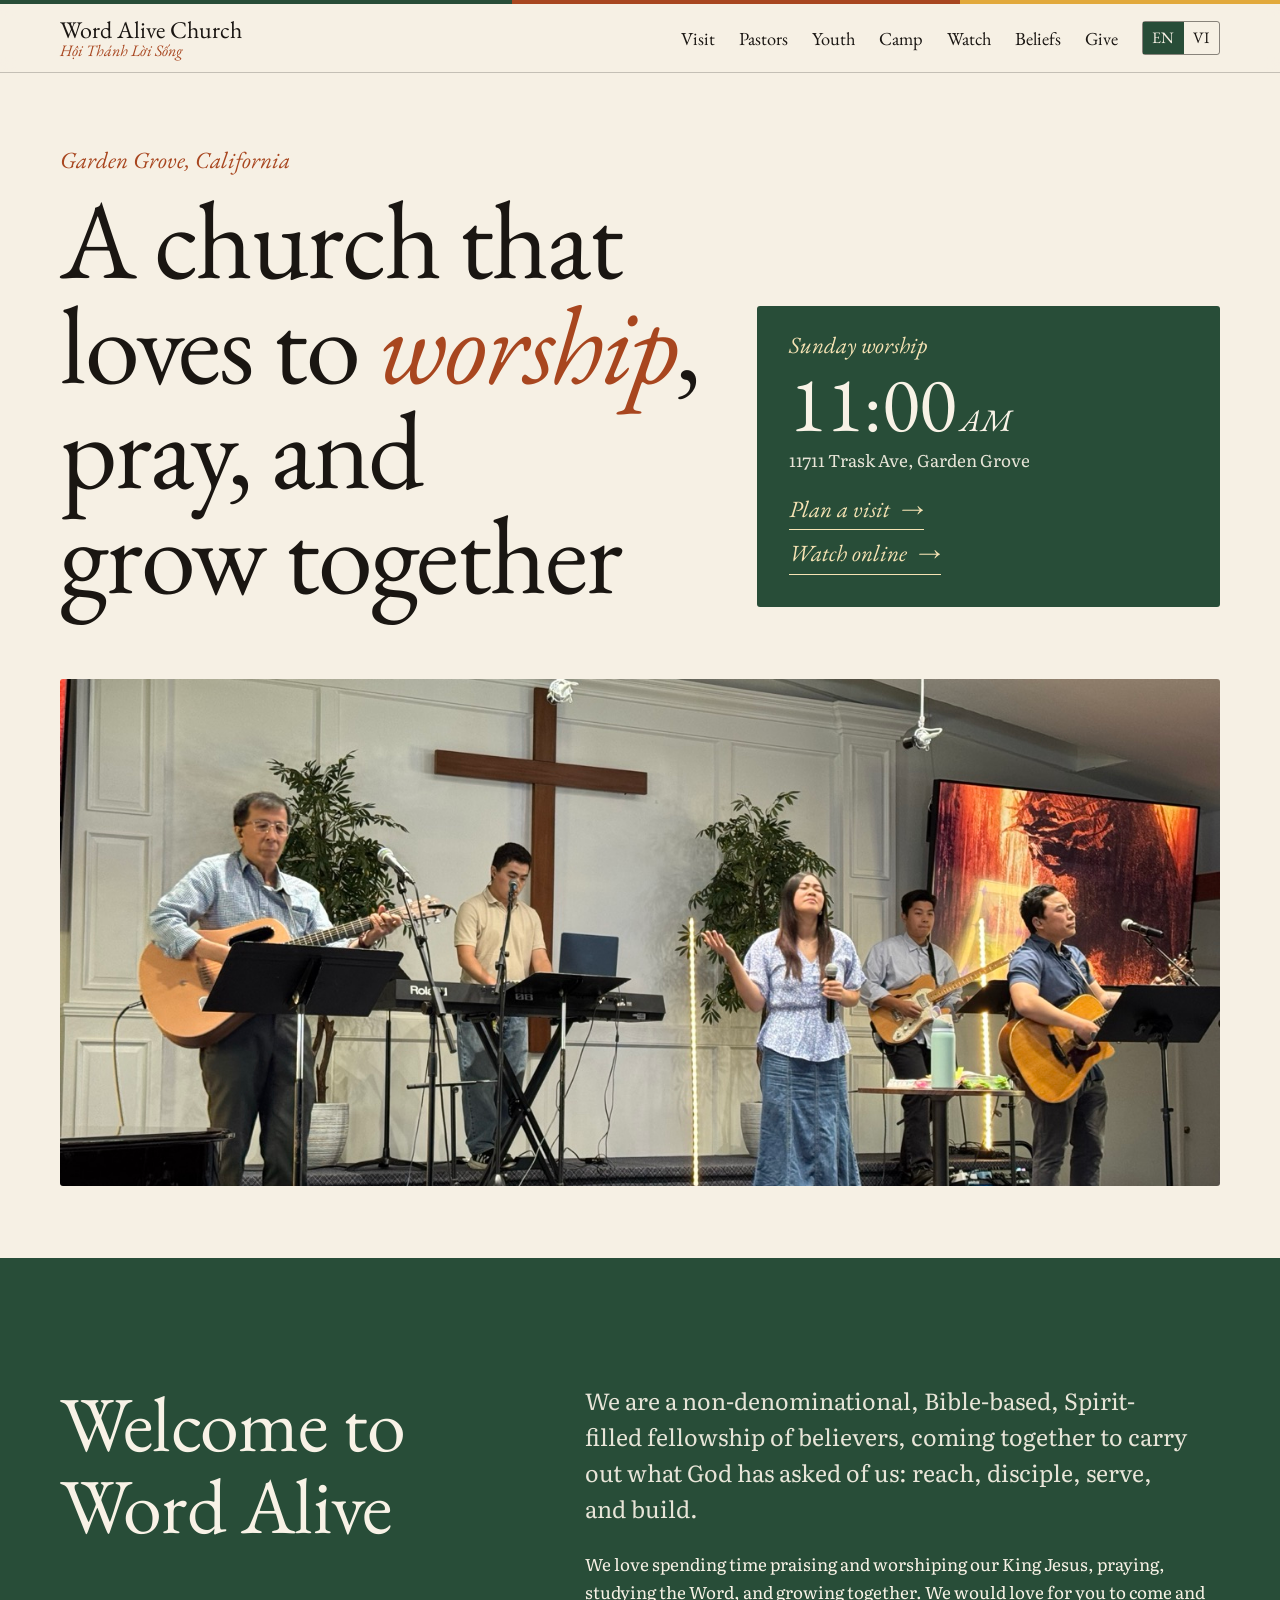
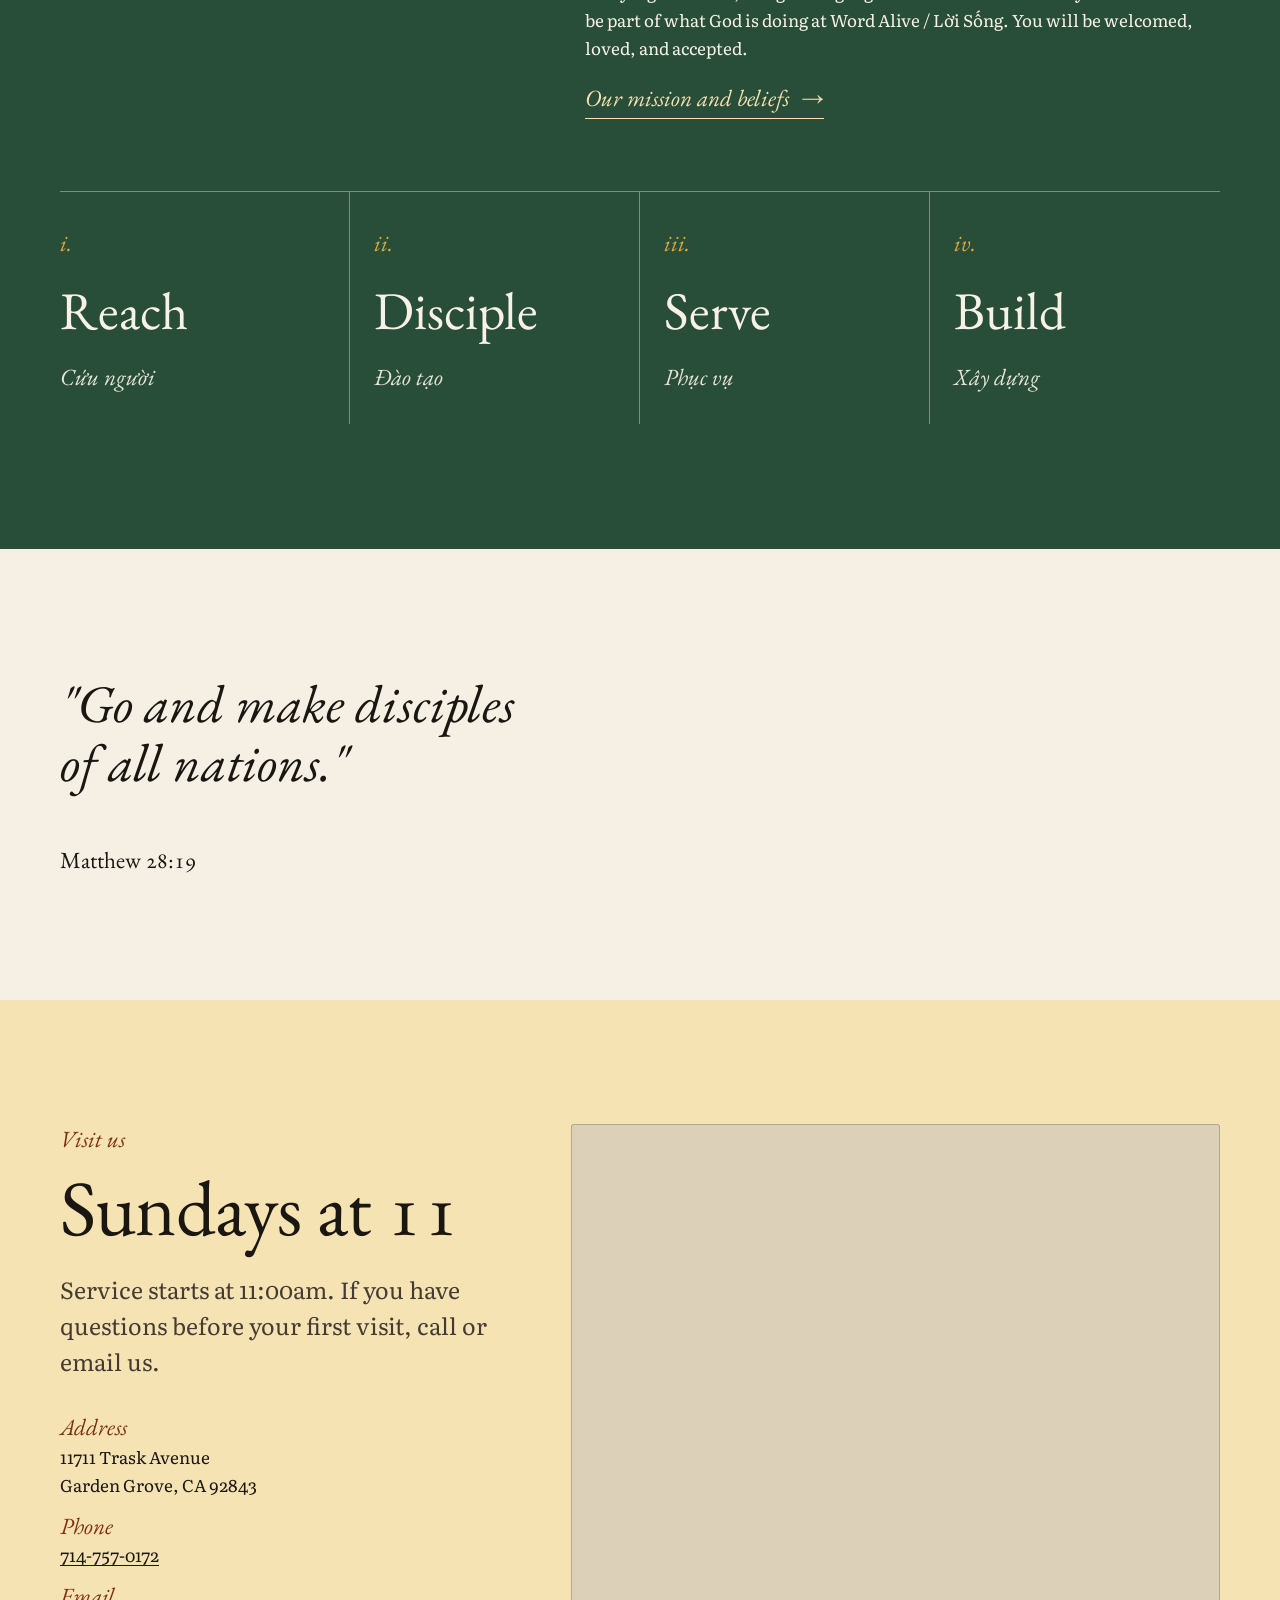
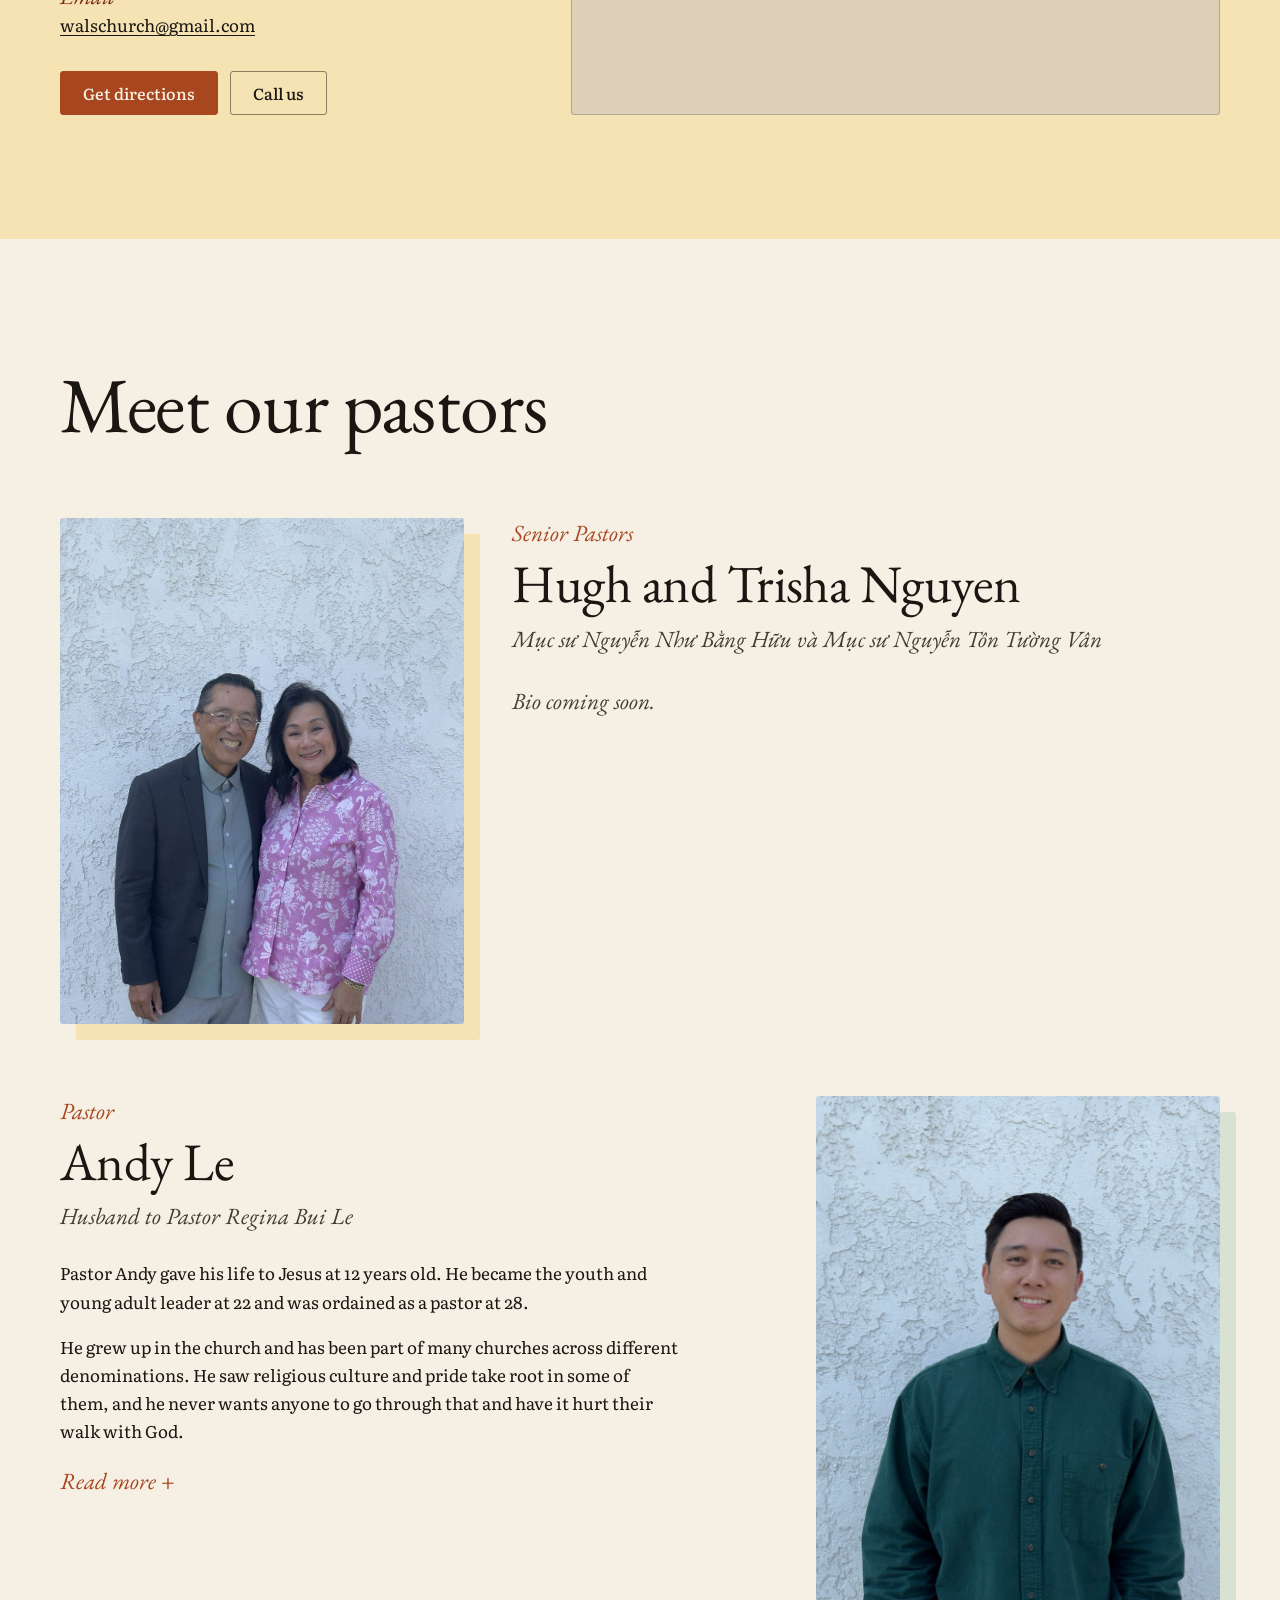
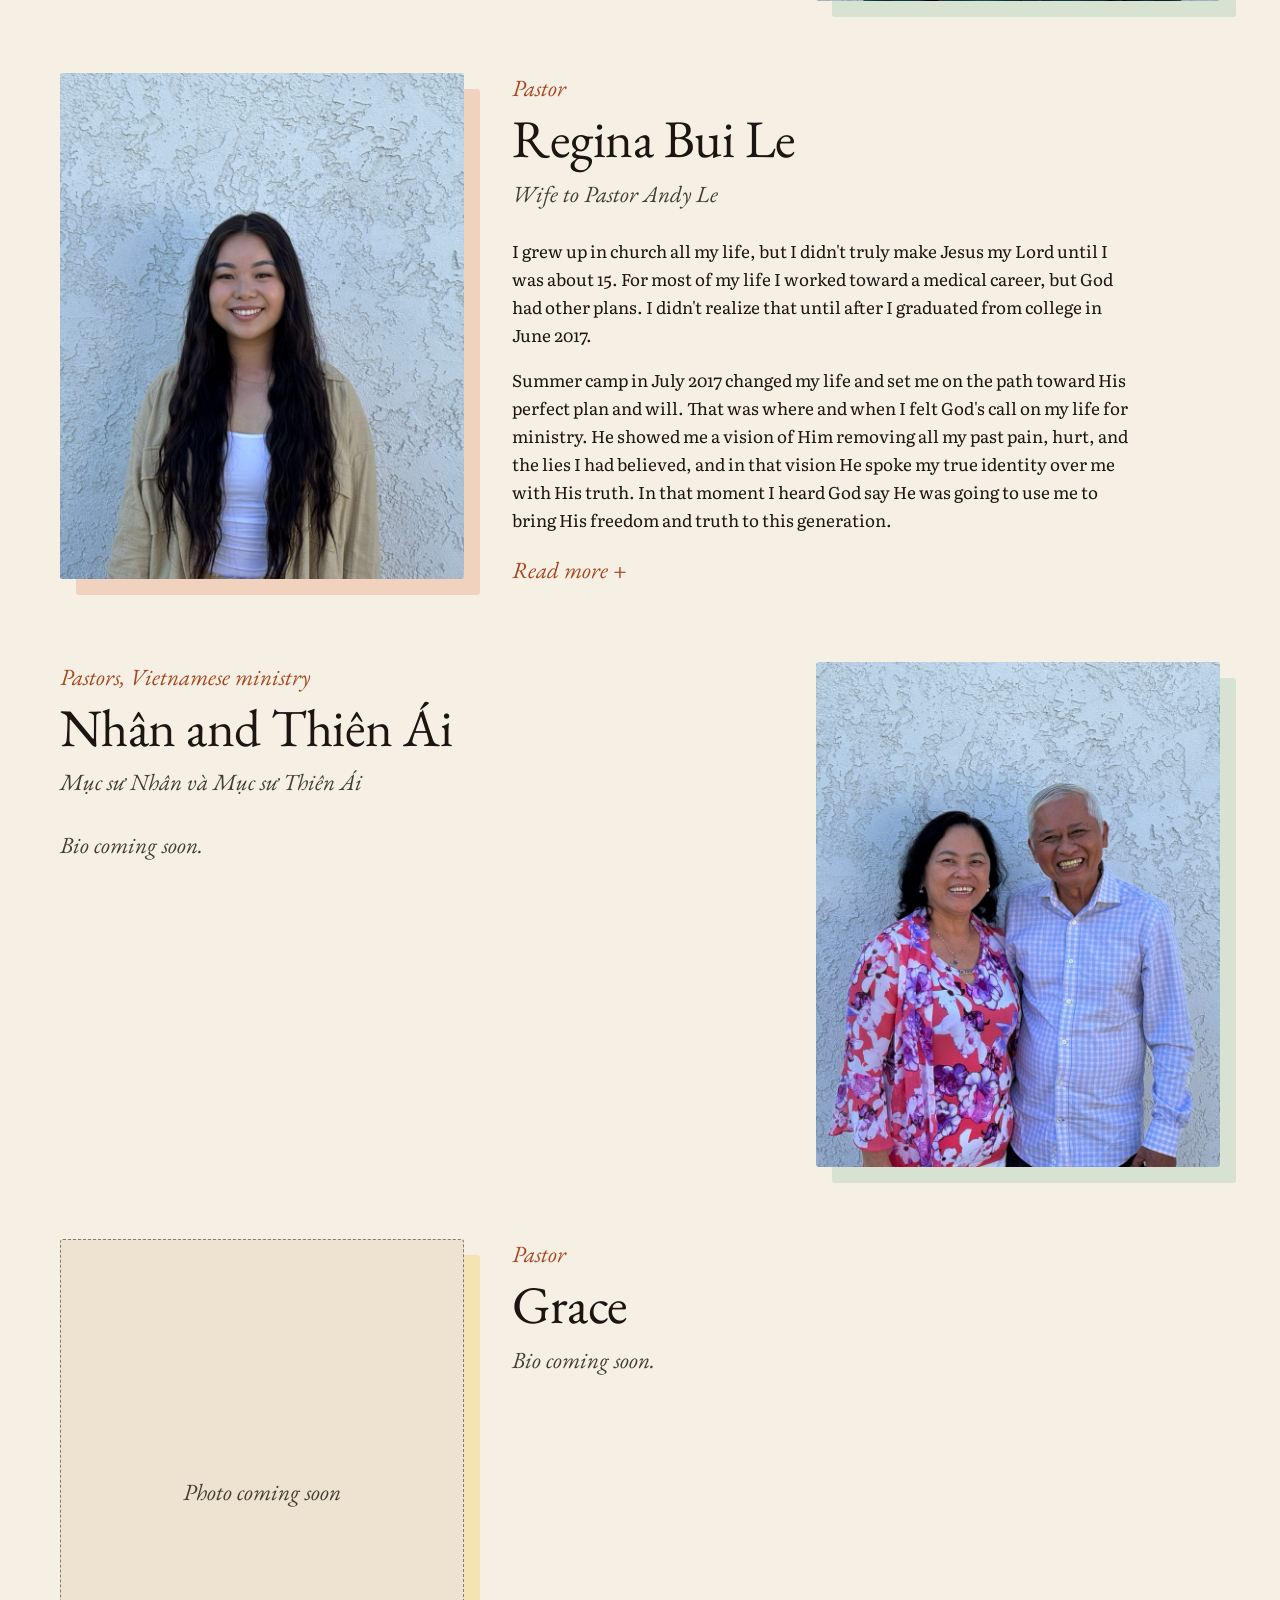
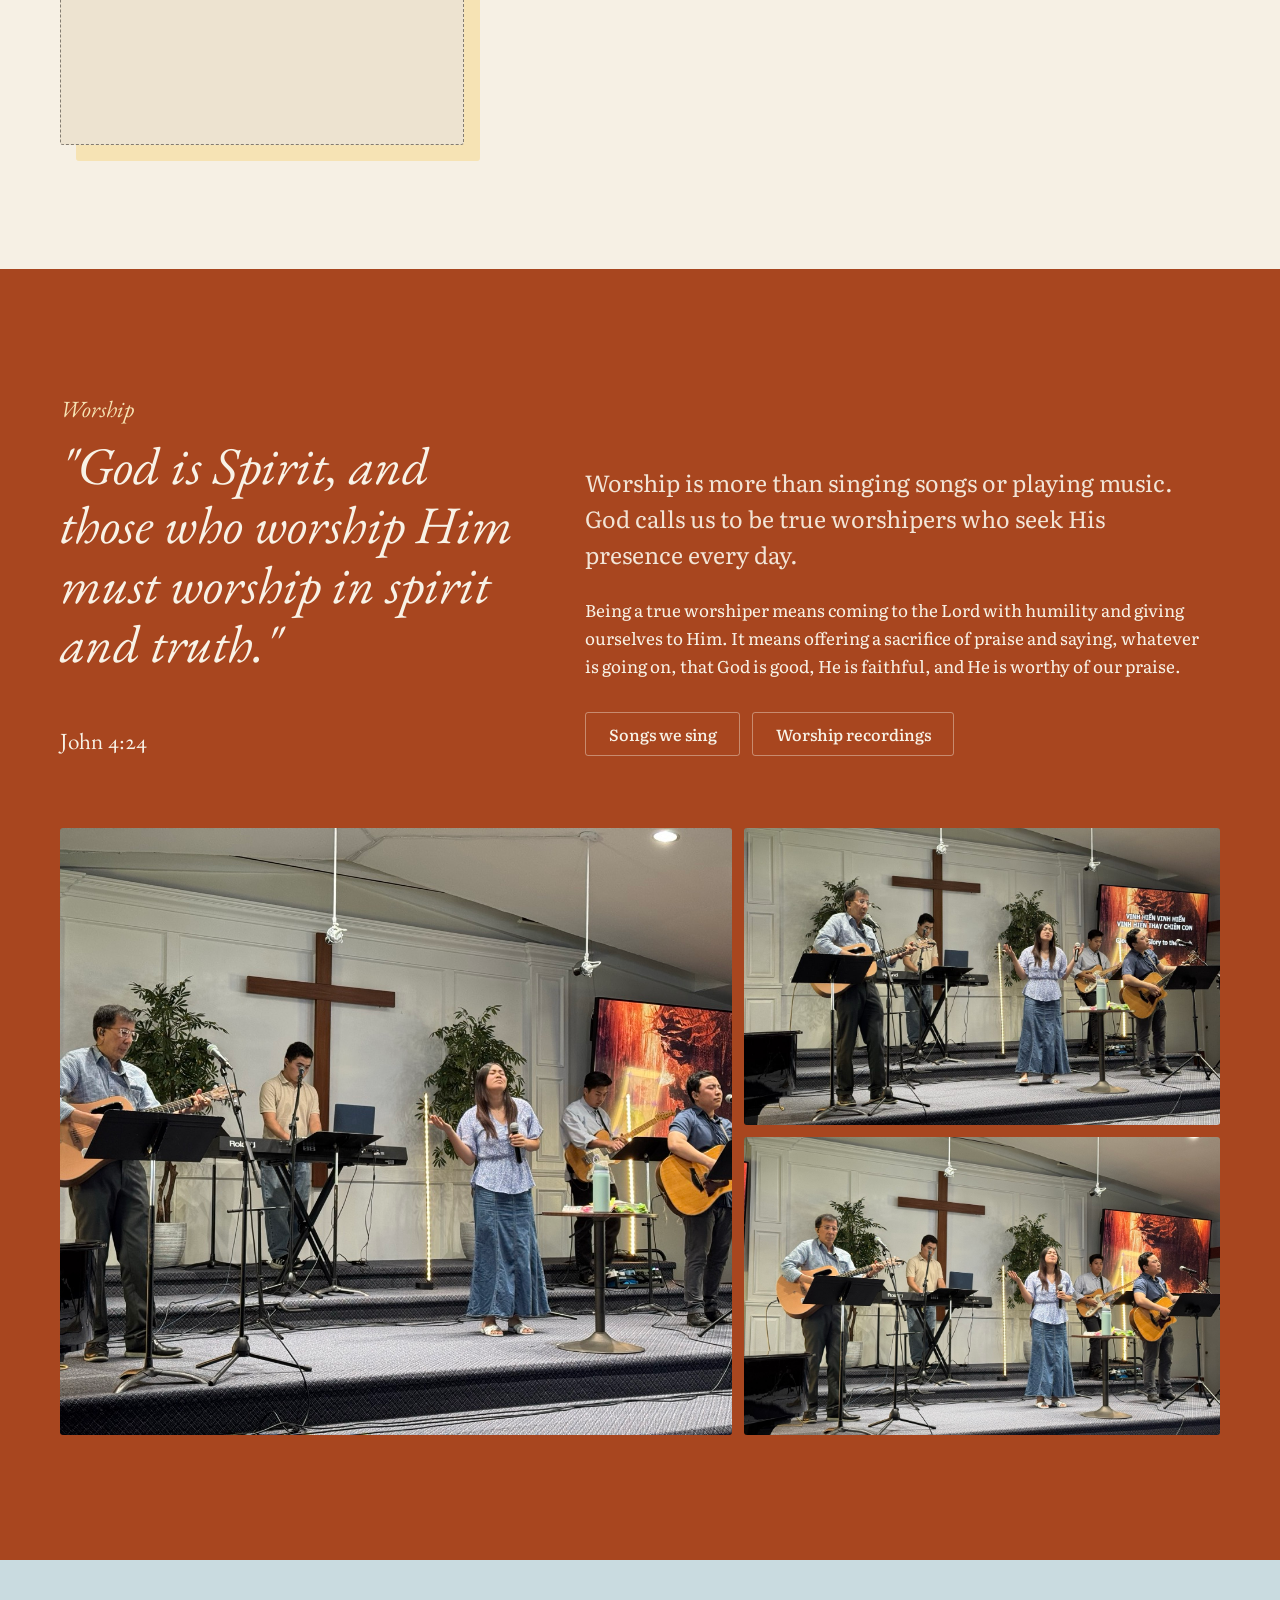
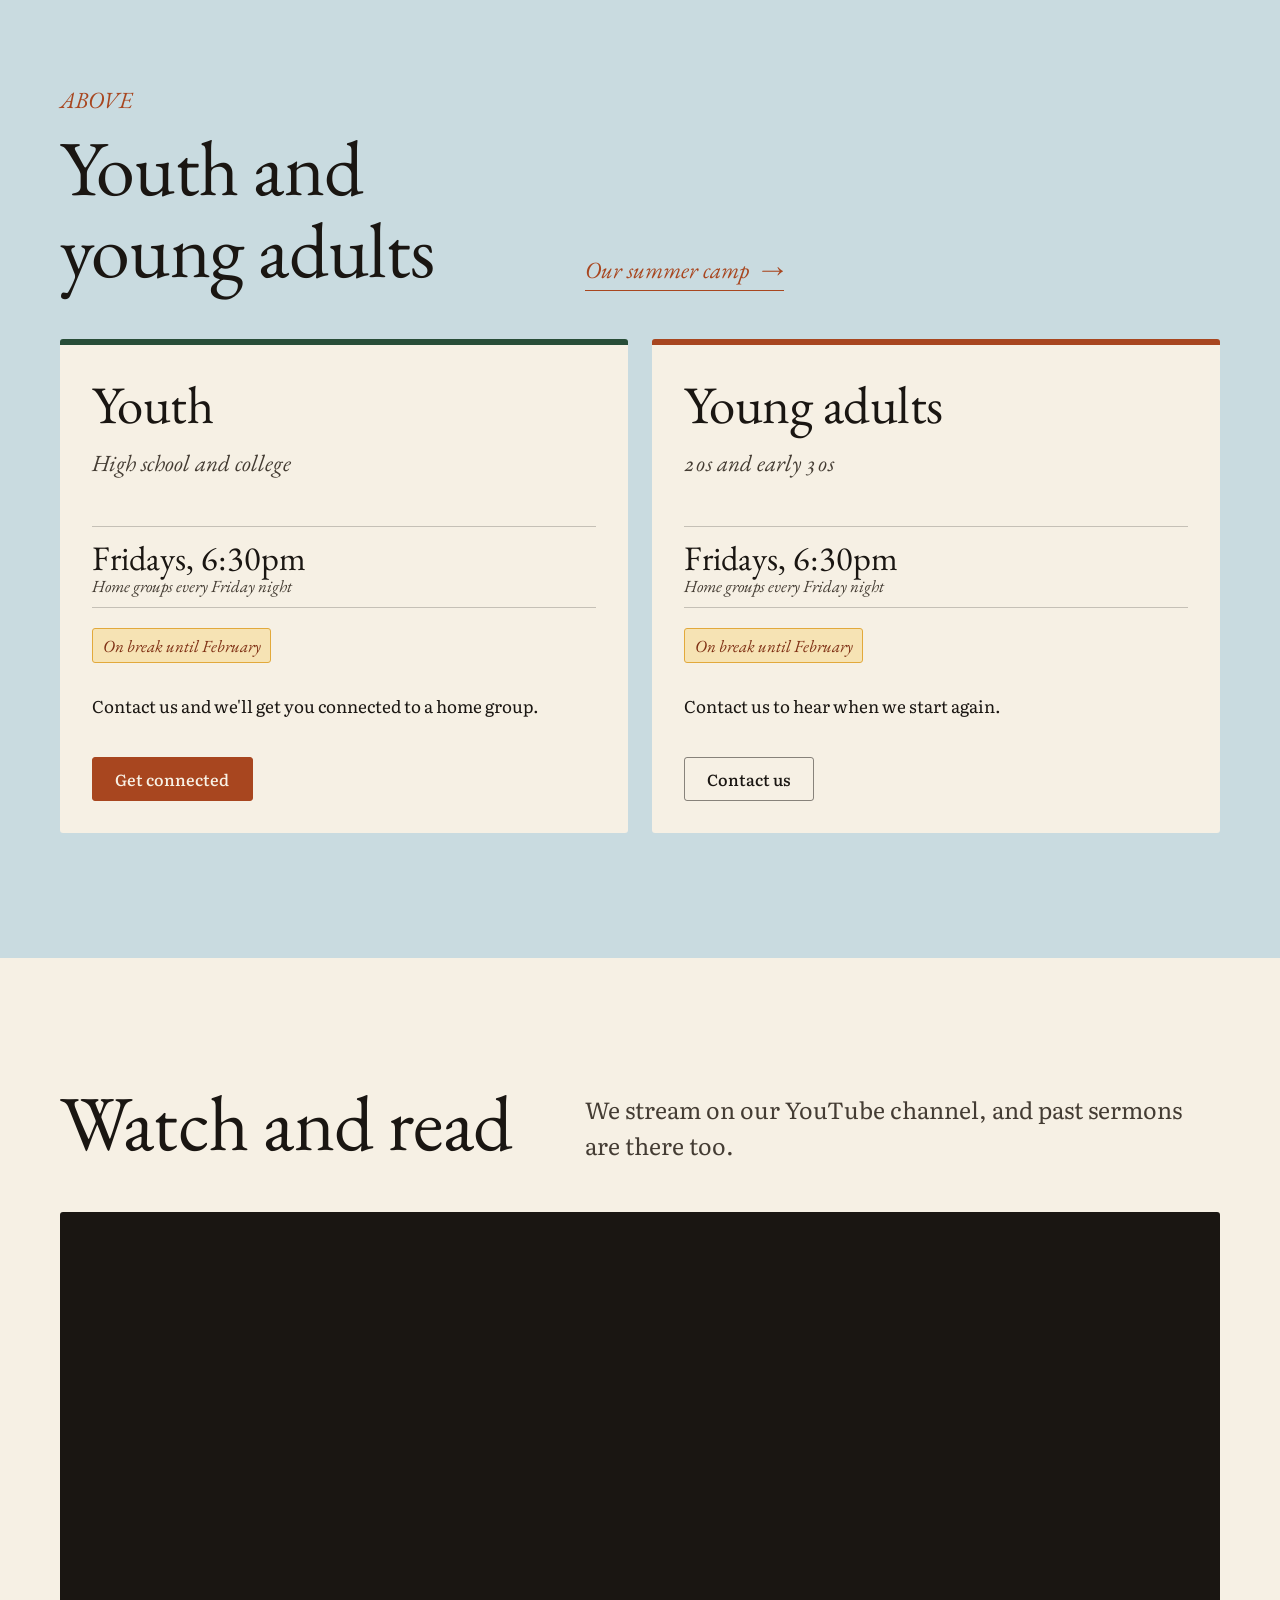
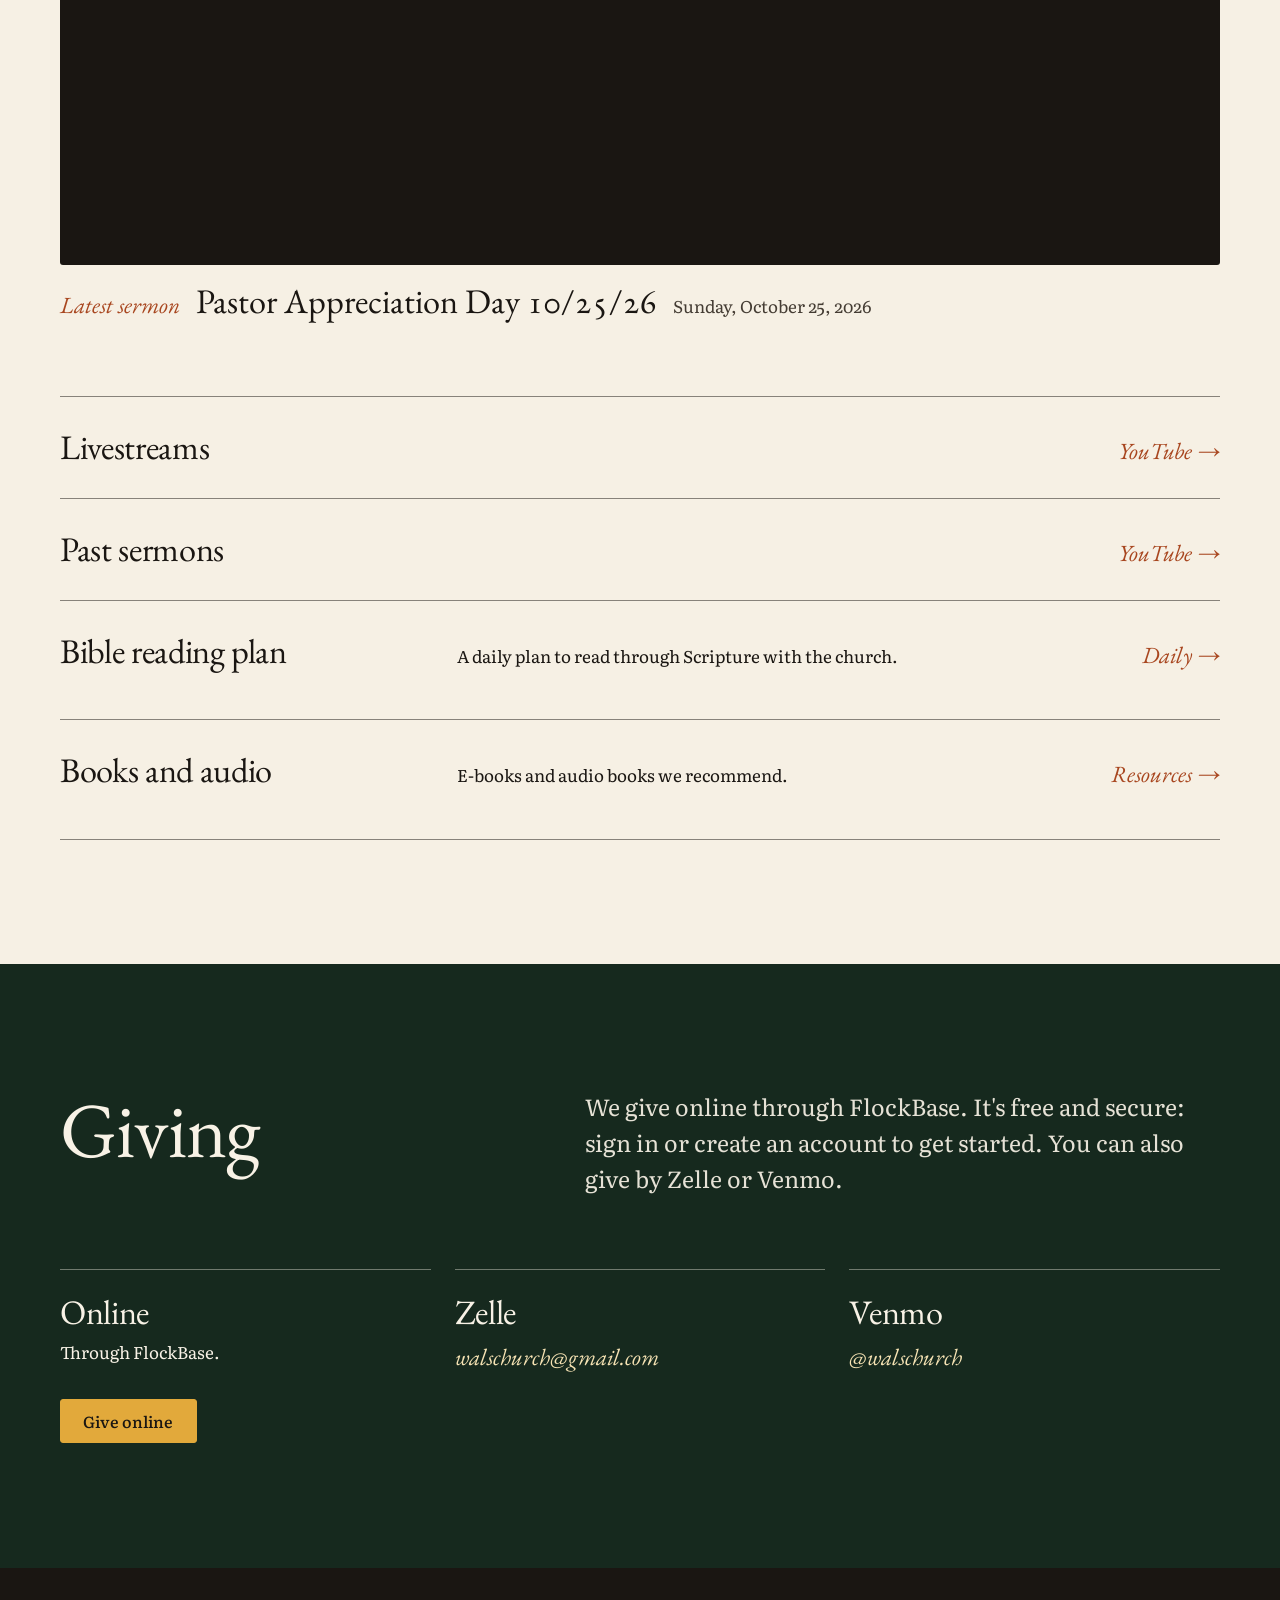
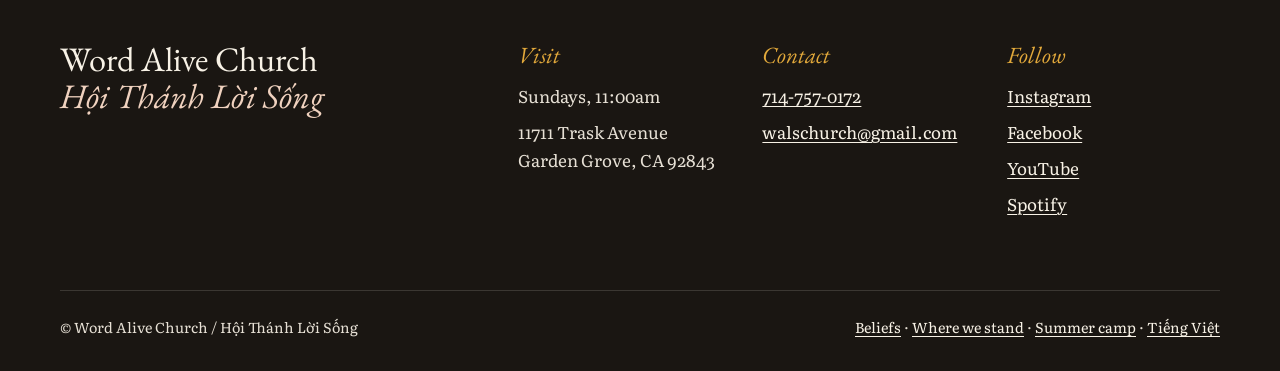
==== commit c2c3965e: "Youth and young adult home groups: Fridays 6:30pm, on break until February Co-Authored-By: Claude Op" ====
--- a/en/index.html
+++ b/en/index.html
@@ -234,13 +234,14 @@
           <h3>Youth</h3>
           <p class="ministry__who">High school and college</p>
           <p class="ministry__when">Fridays, 6:30pm<small>Home groups every Friday night</small></p>
+          <p class="status">On break until February</p>
           <p>Contact us and we'll get you connected to a home group.</p>
           <div class="btn-row" style="margin-top:var(--space-2)"><a class="btn" href="mailto:walschurch@gmail.com?subject=Youth%20home%20groups">Get connected</a></div>
         </article>
         <article class="ministry">
           <h3>Young adults</h3>
           <p class="ministry__who">20s and early 30s</p>
-          <p class="ministry__when">6:30pm</p>
+          <p class="ministry__when">Fridays, 6:30pm<small>Home groups every Friday night</small></p>
           <p class="status">On break until February</p>
           <p>Contact us to hear when we start again.</p>
           <div class="btn-row" style="margin-top:var(--space-2)"><a class="btn btn--ghost" href="mailto:walschurch@gmail.com?subject=Young%20adults">Contact us</a></div>
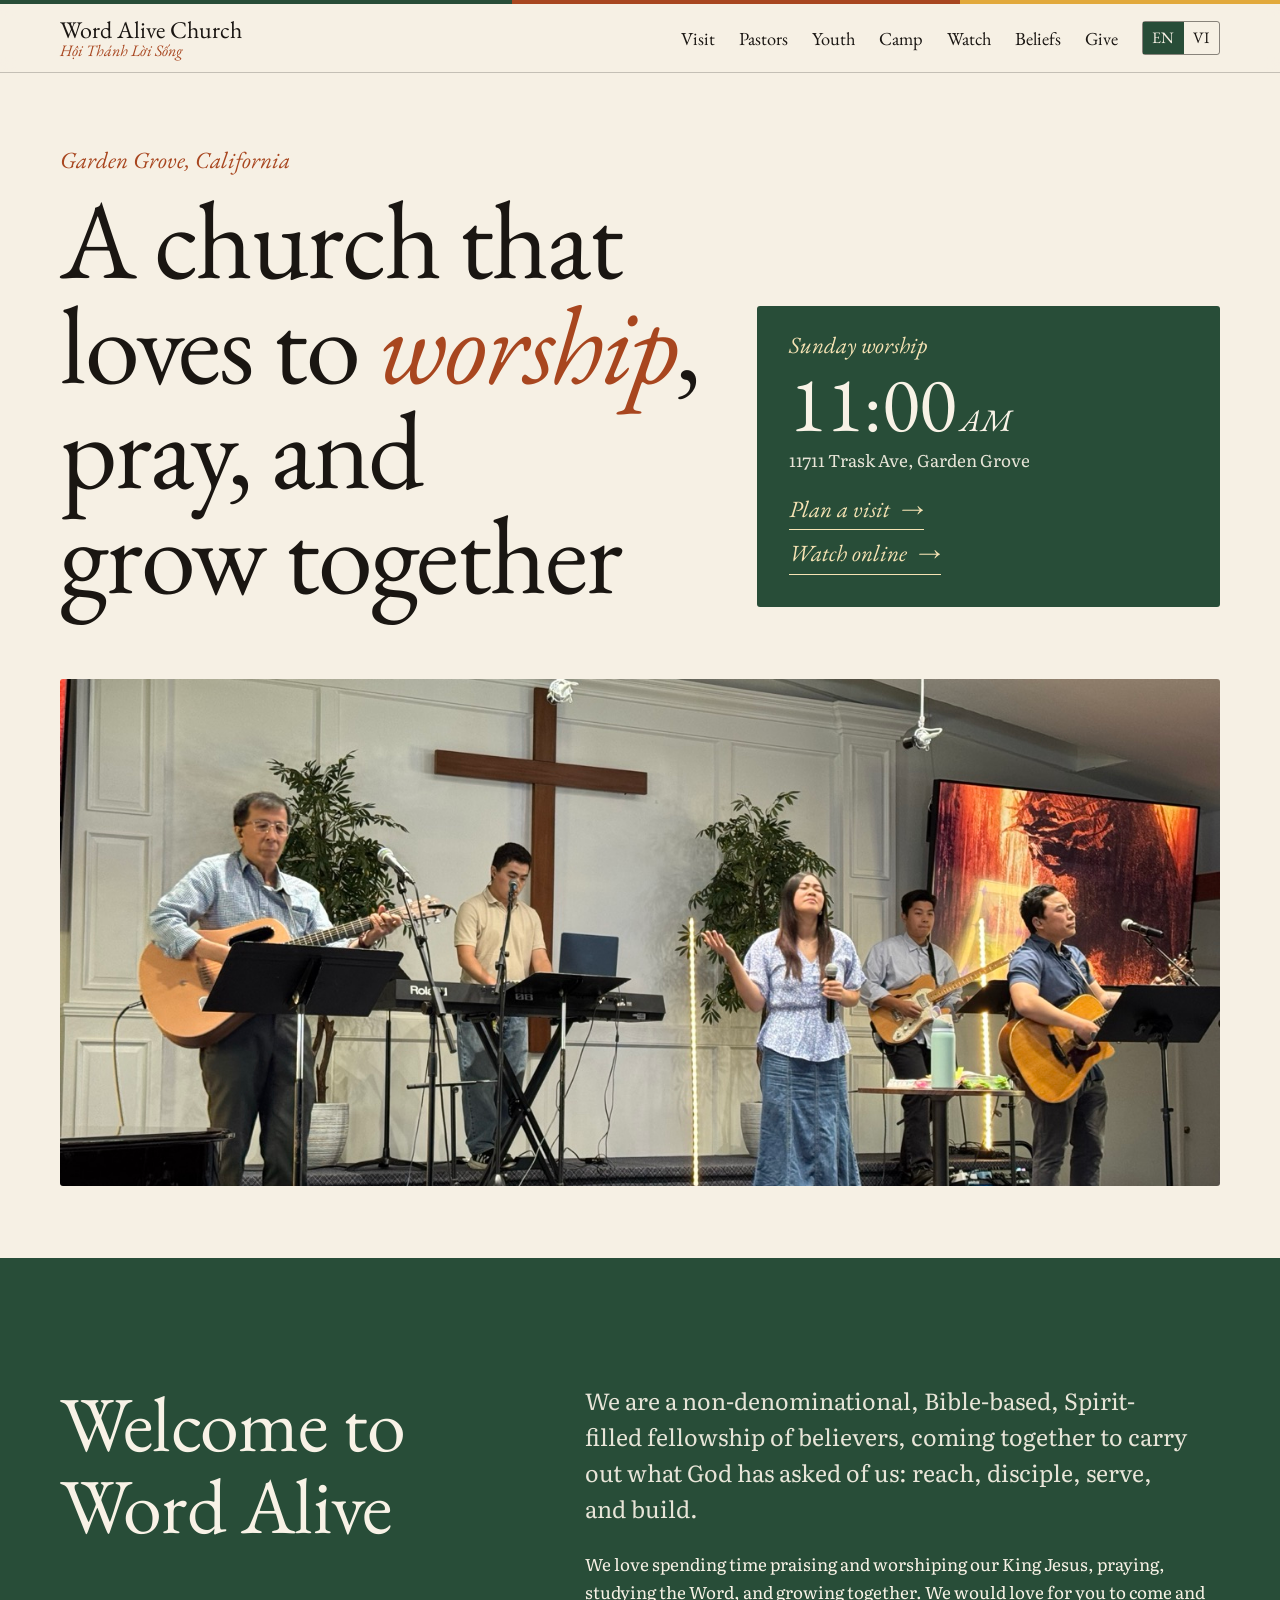
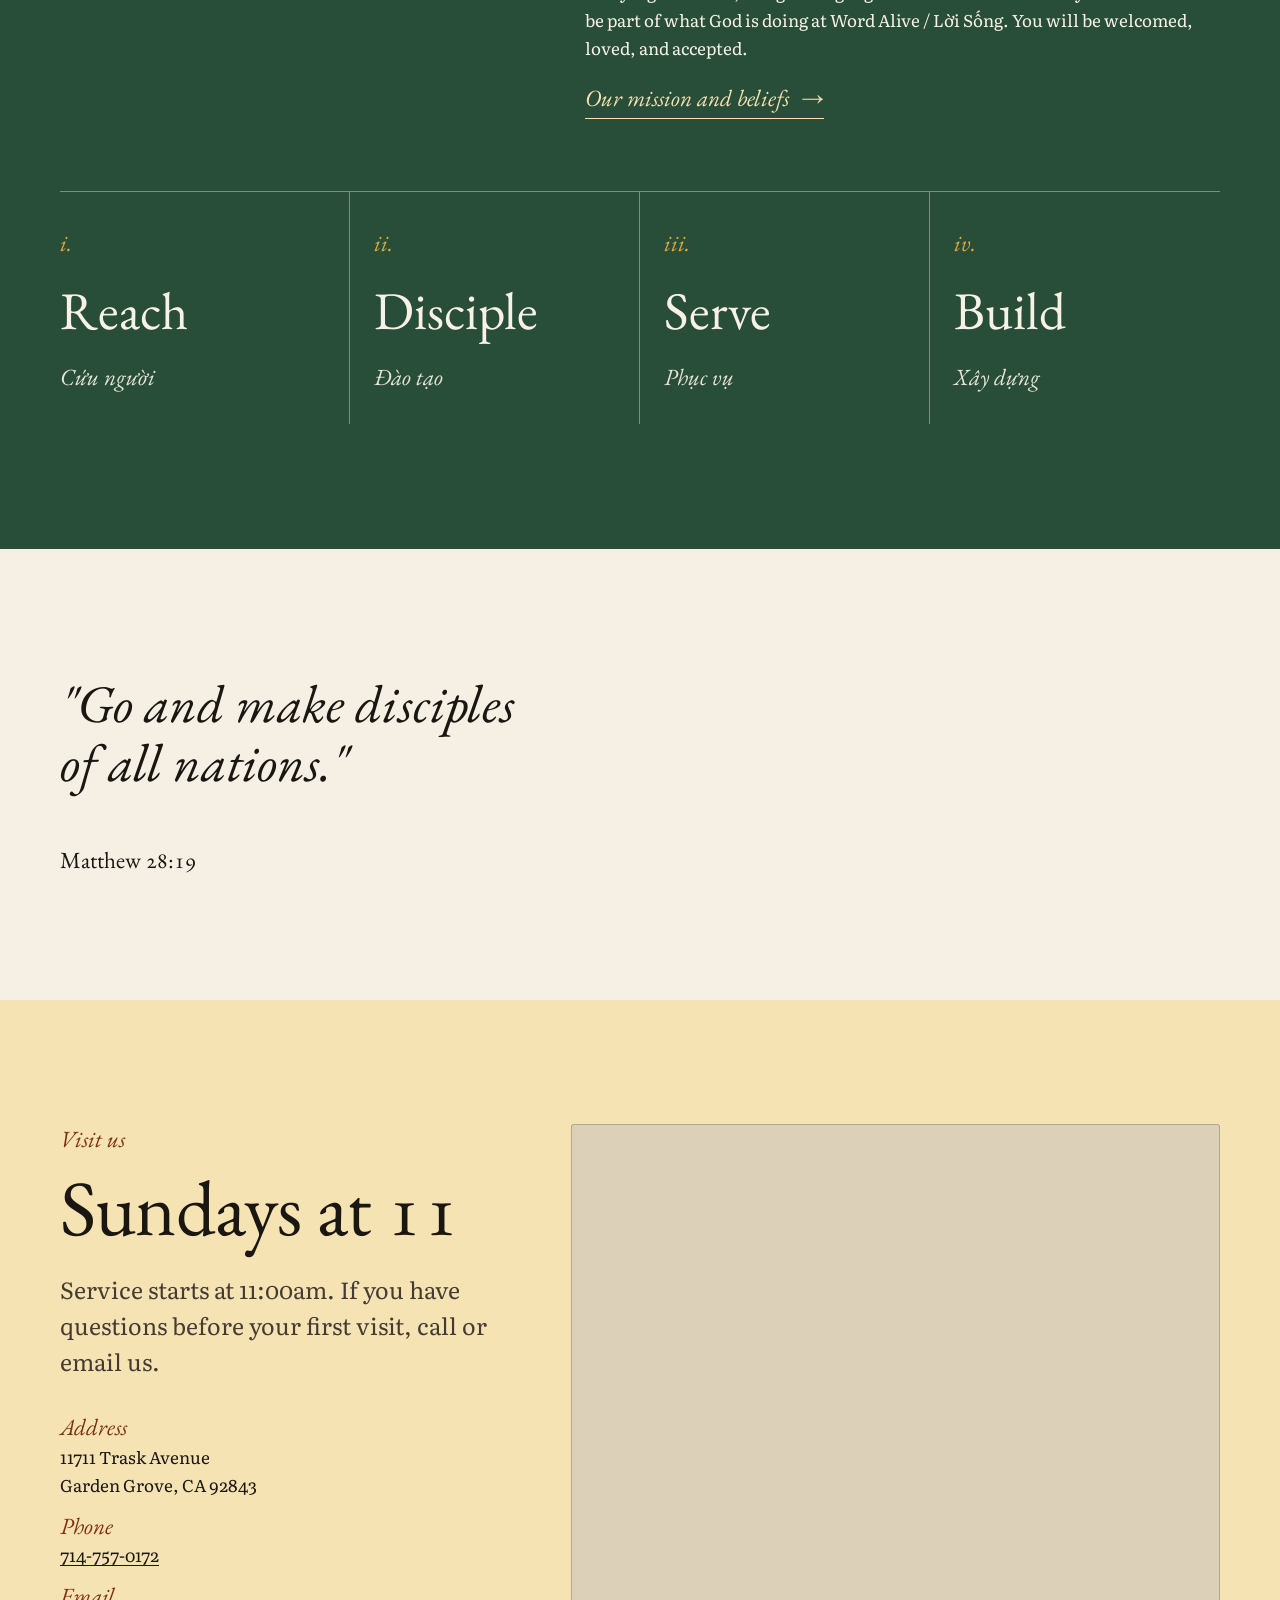
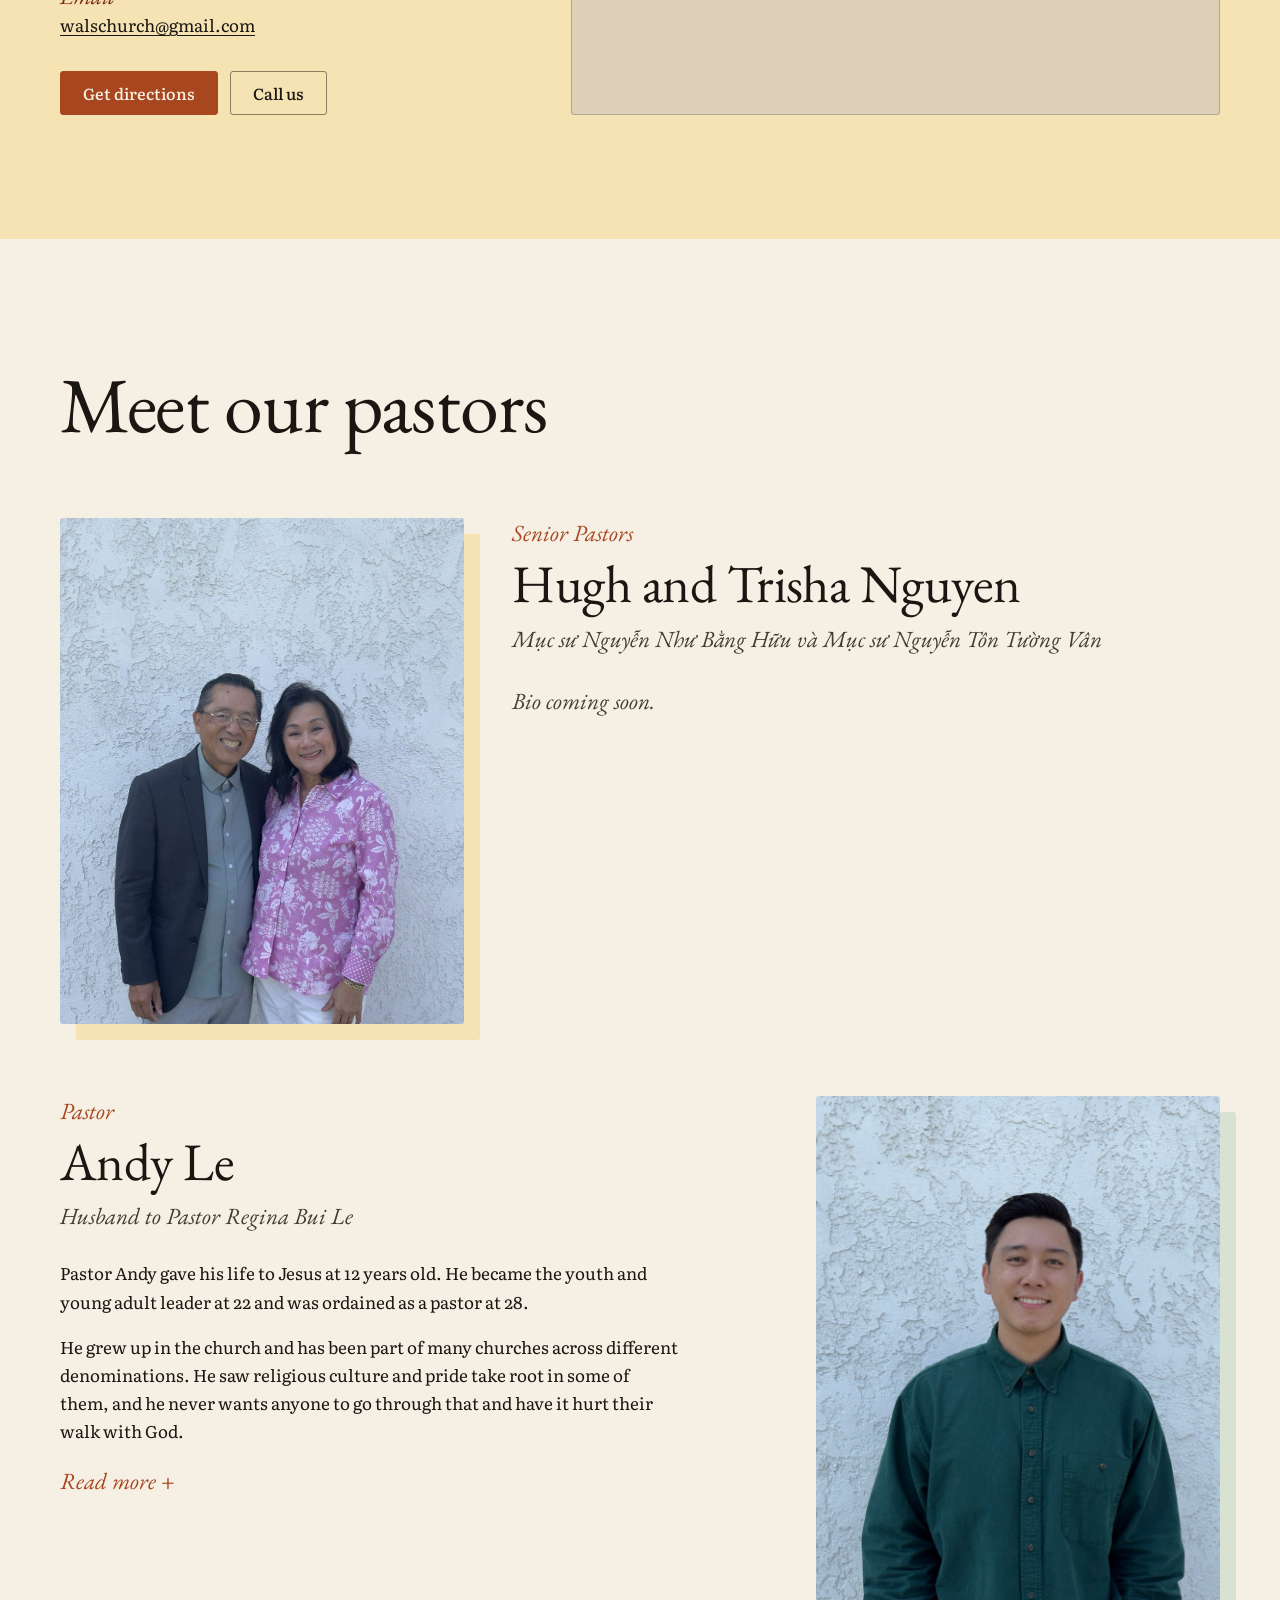
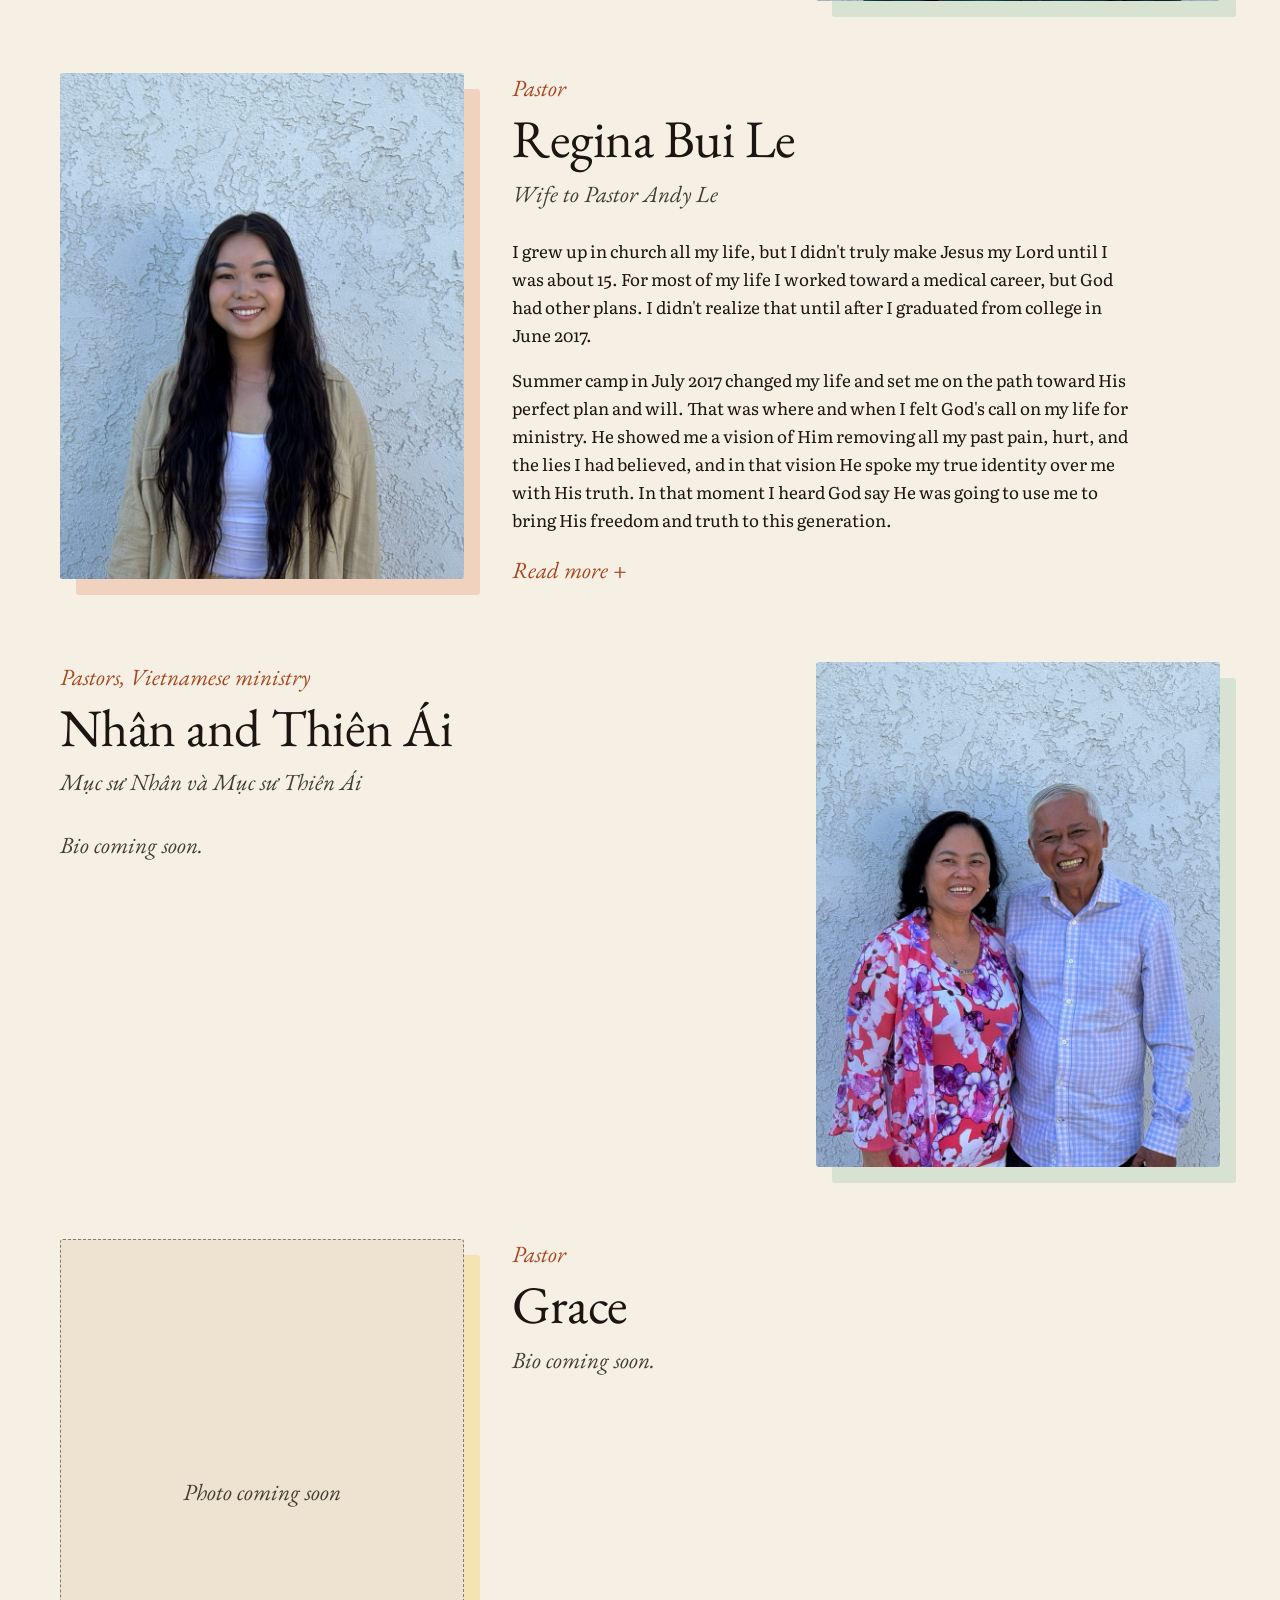
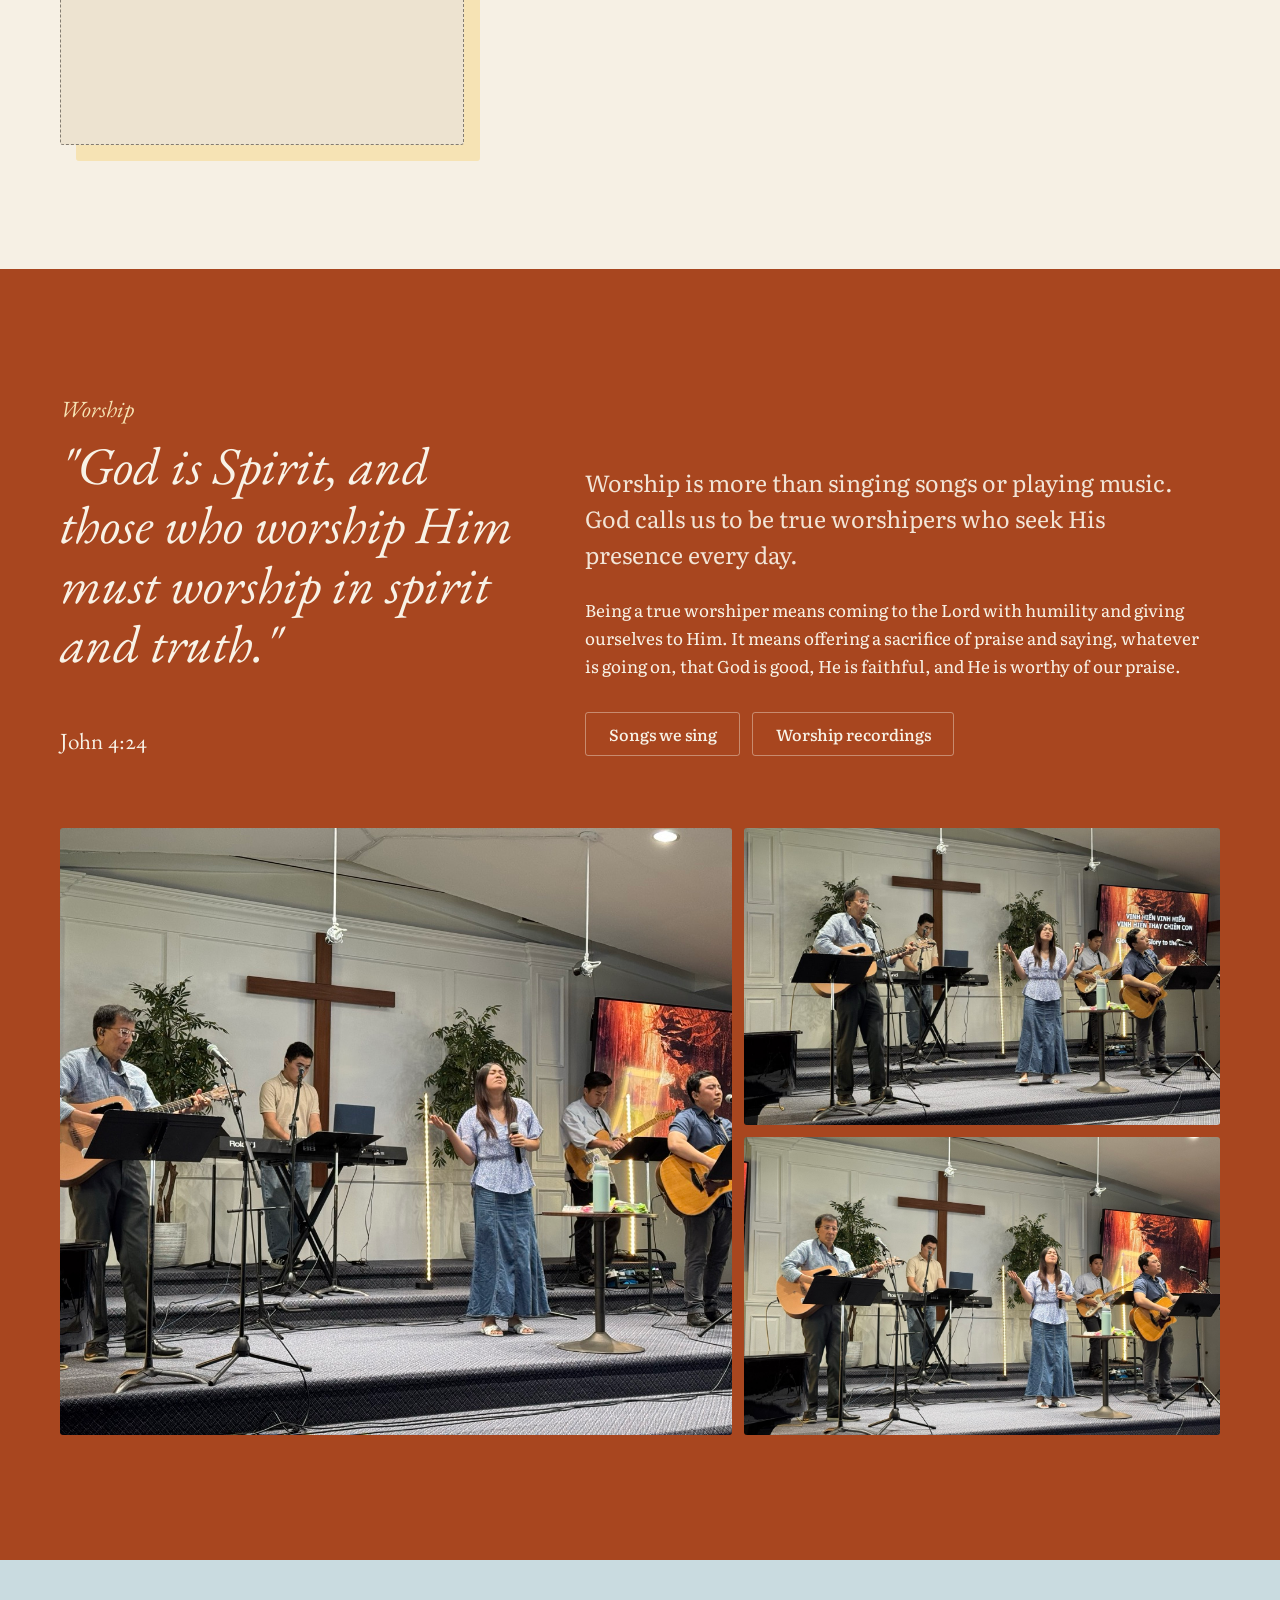
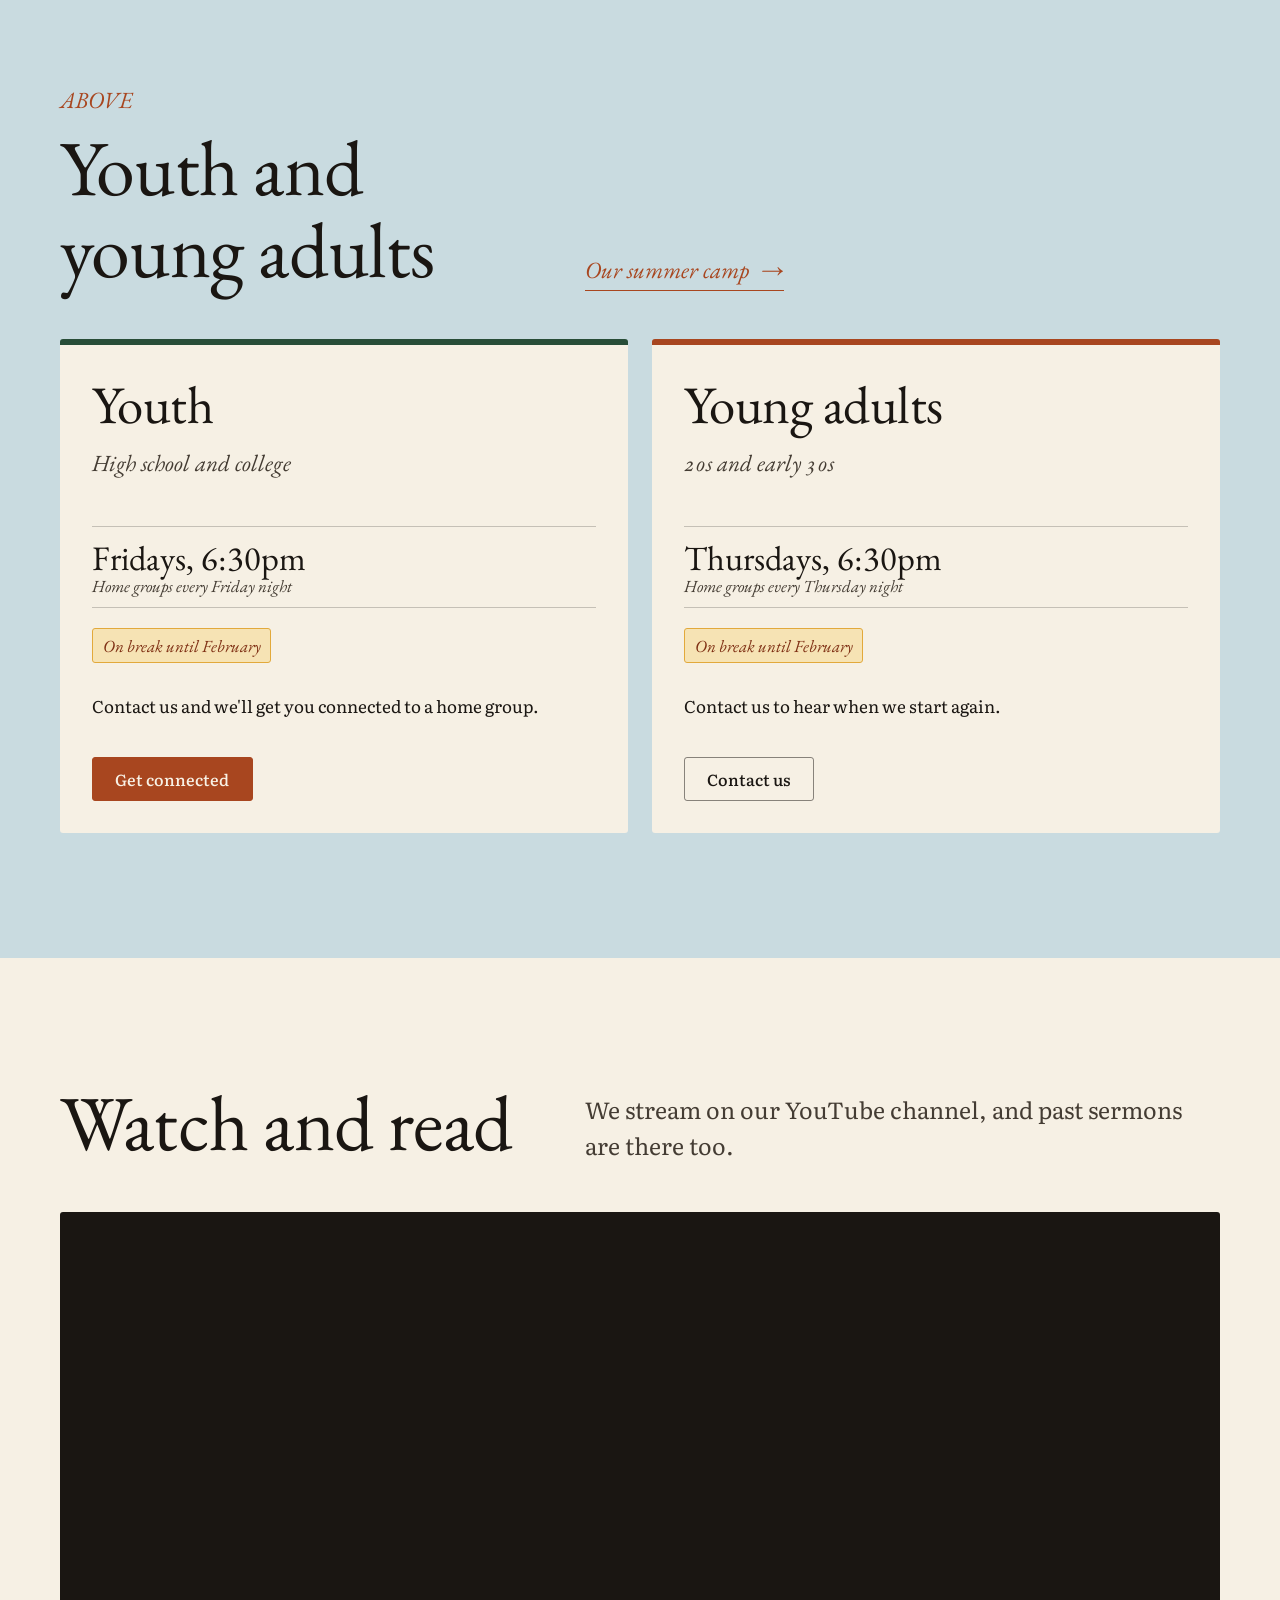
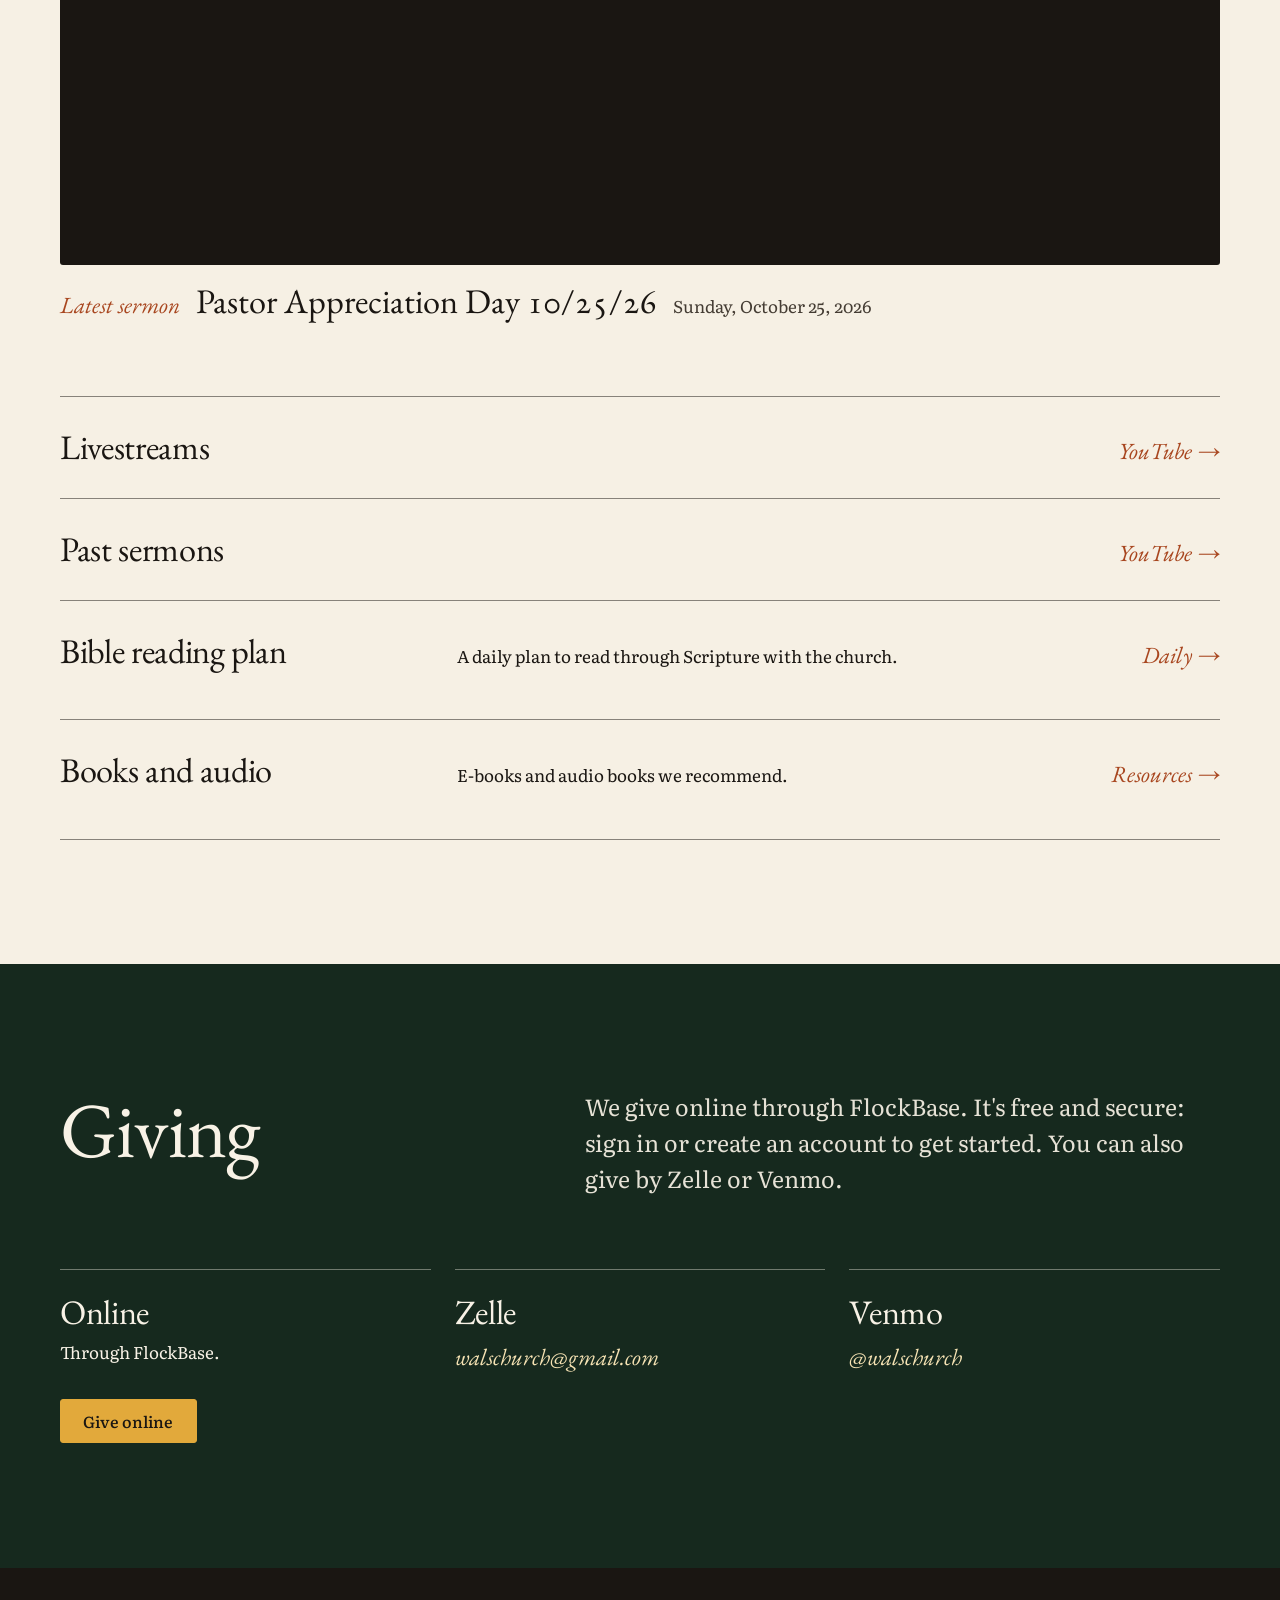
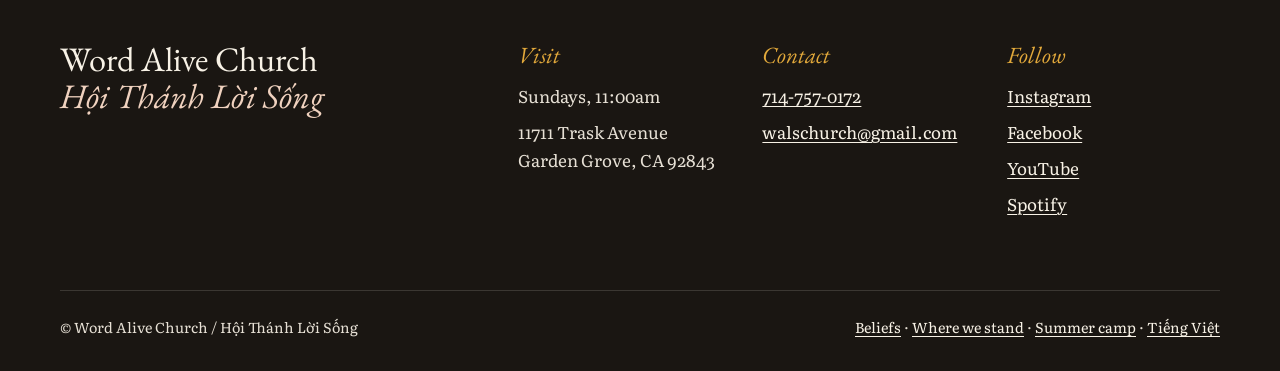
==== commit e2d2d022: "Young adults meet Thursdays at 6:30pm Co-Authored-By: Claude Opus 5.5 <noreply@anthropic.com>" ====
--- a/en/index.html
+++ b/en/index.html
@@ -241,7 +241,7 @@
         <article class="ministry">
           <h3>Young adults</h3>
           <p class="ministry__who">20s and early 30s</p>
-          <p class="ministry__when">Fridays, 6:30pm<small>Home groups every Friday night</small></p>
+          <p class="ministry__when">Thursdays, 6:30pm<small>Home groups every Thursday night</small></p>
           <p class="status">On break until February</p>
           <p>Contact us to hear when we start again.</p>
           <div class="btn-row" style="margin-top:var(--space-2)"><a class="btn btn--ghost" href="mailto:walschurch@gmail.com?subject=Young%20adults">Contact us</a></div>
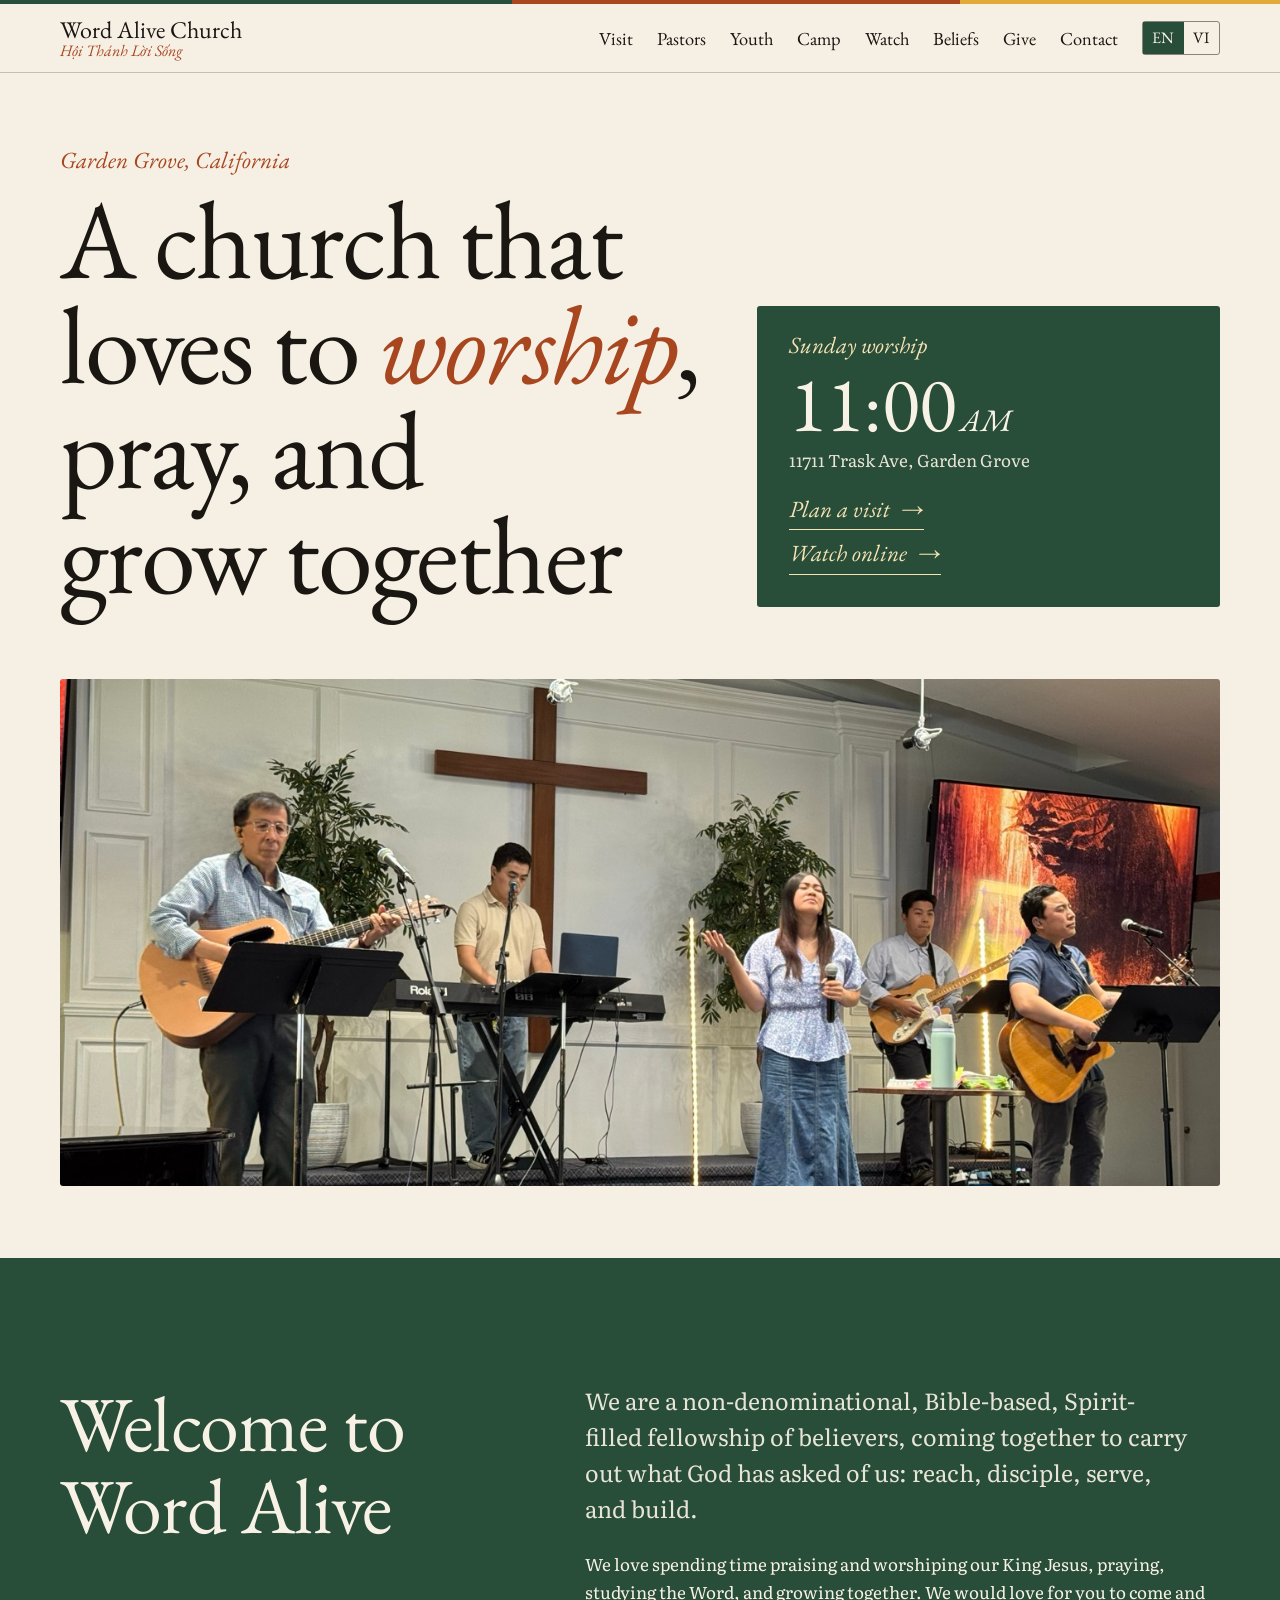
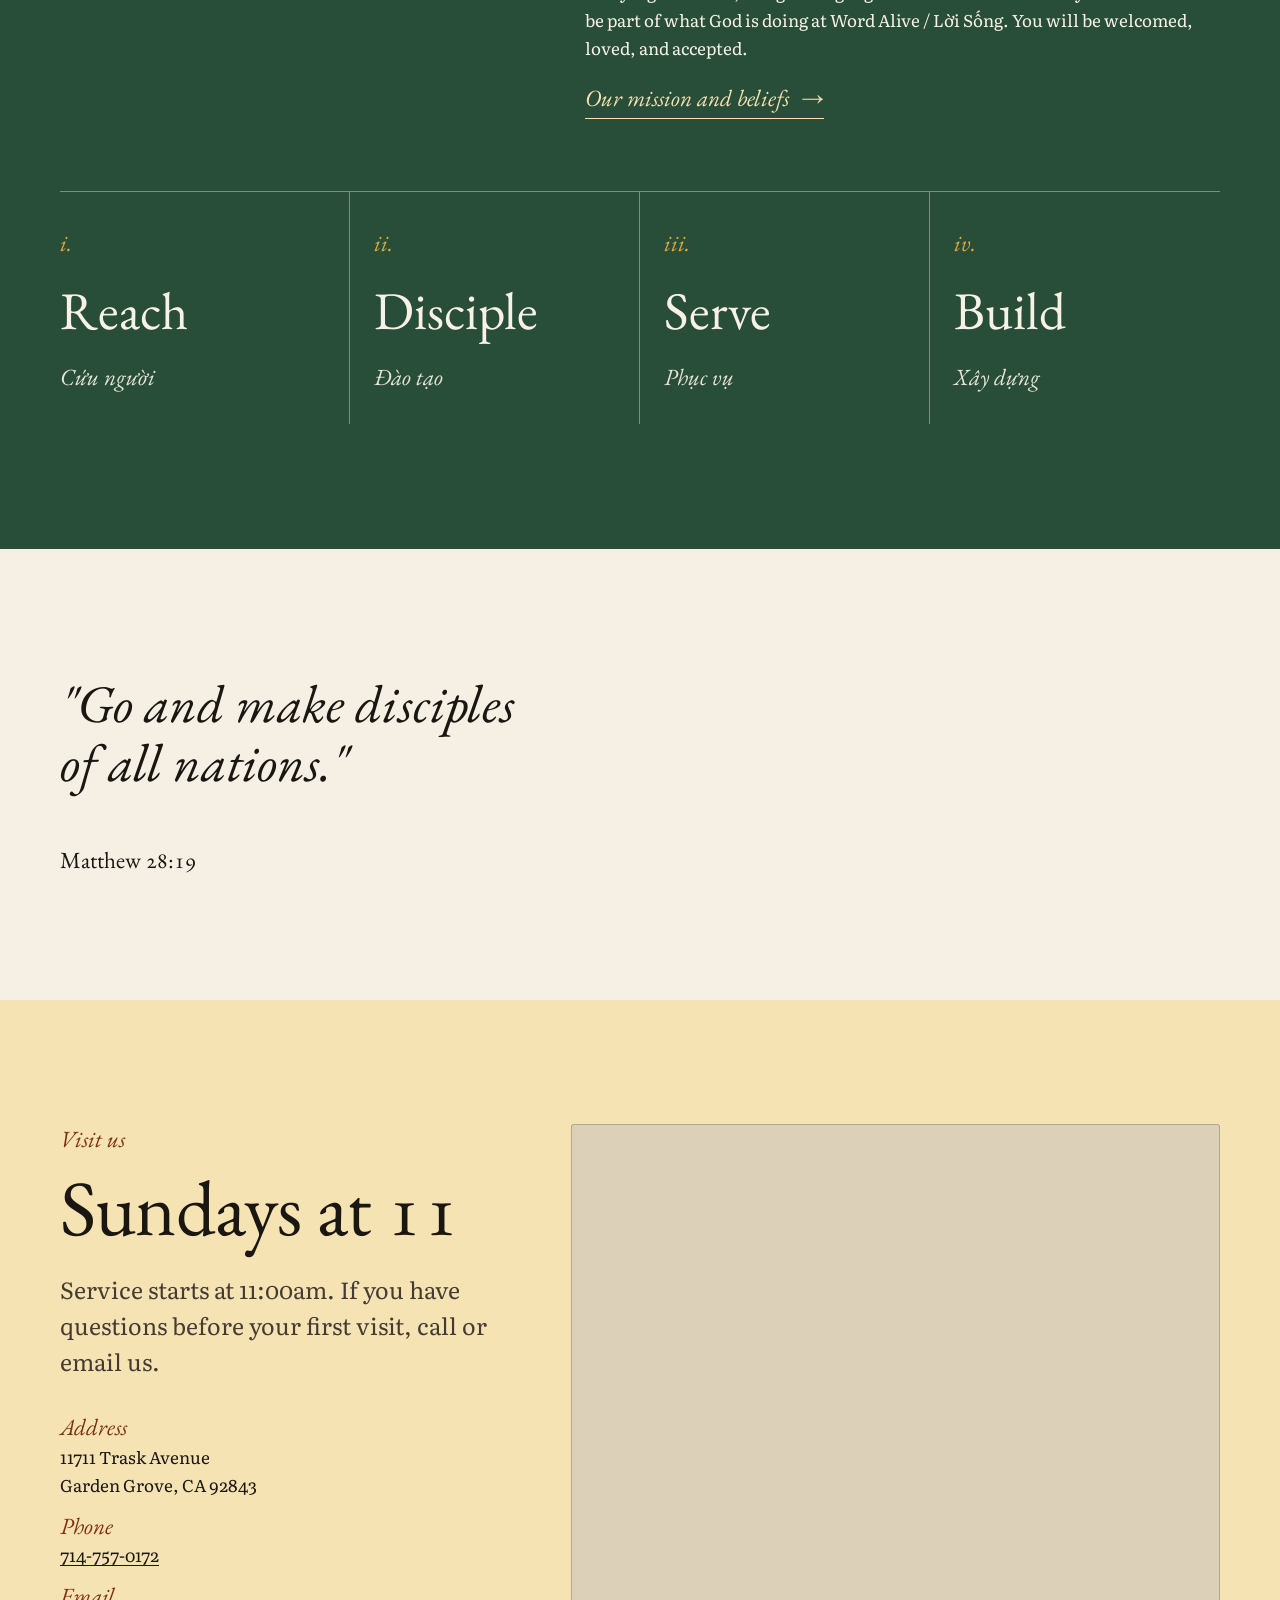
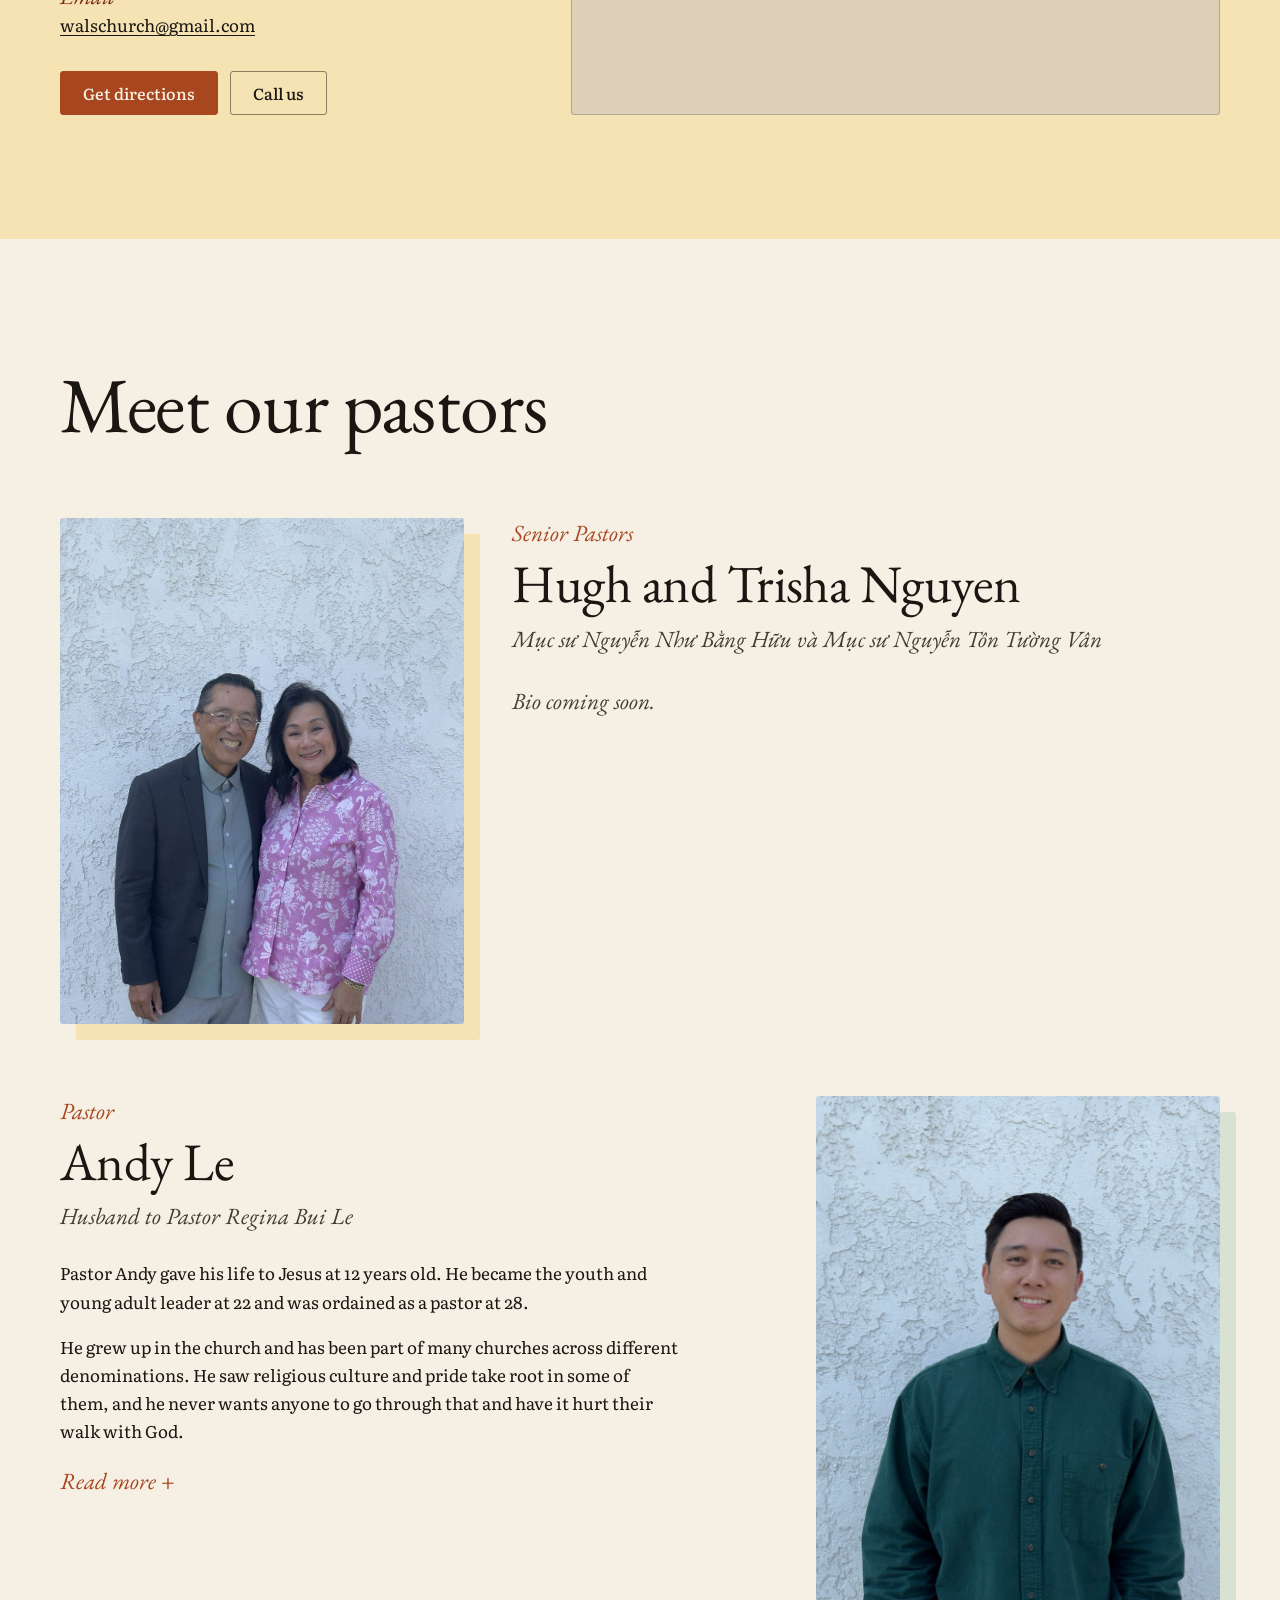
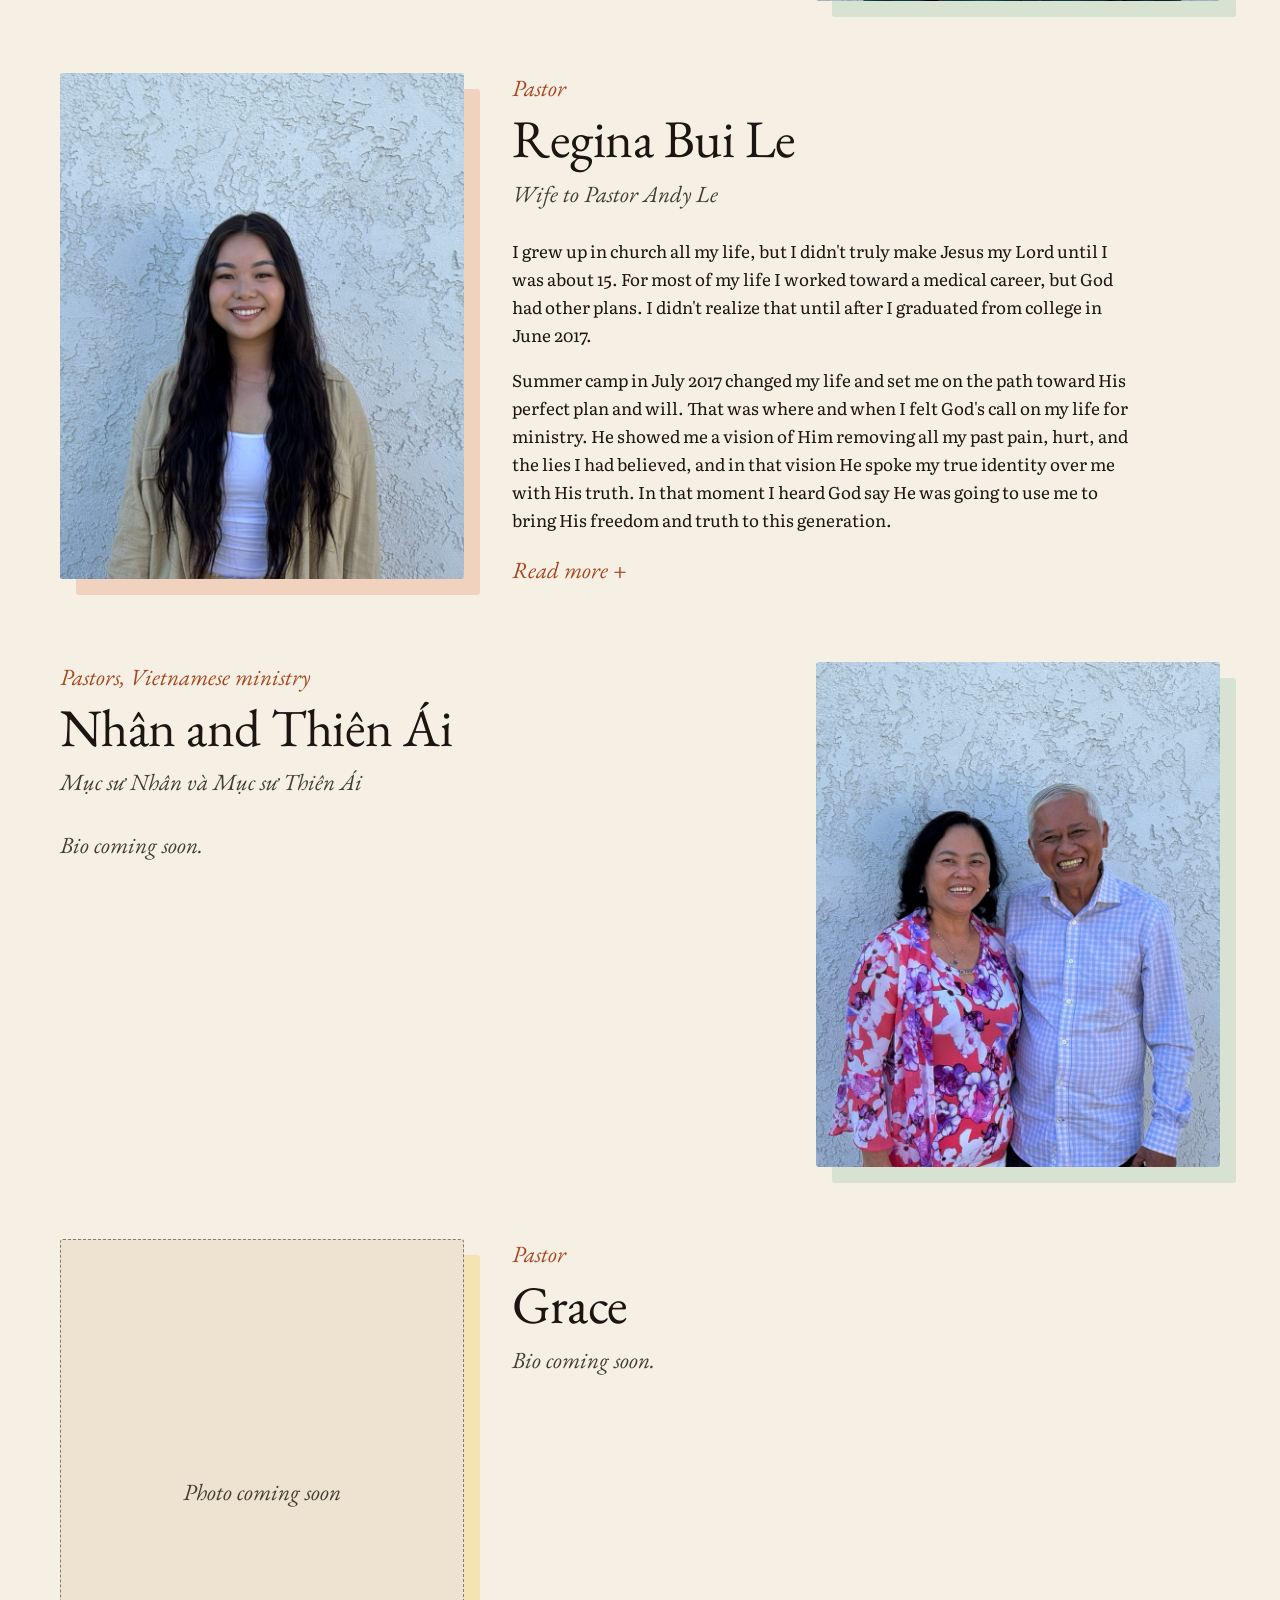
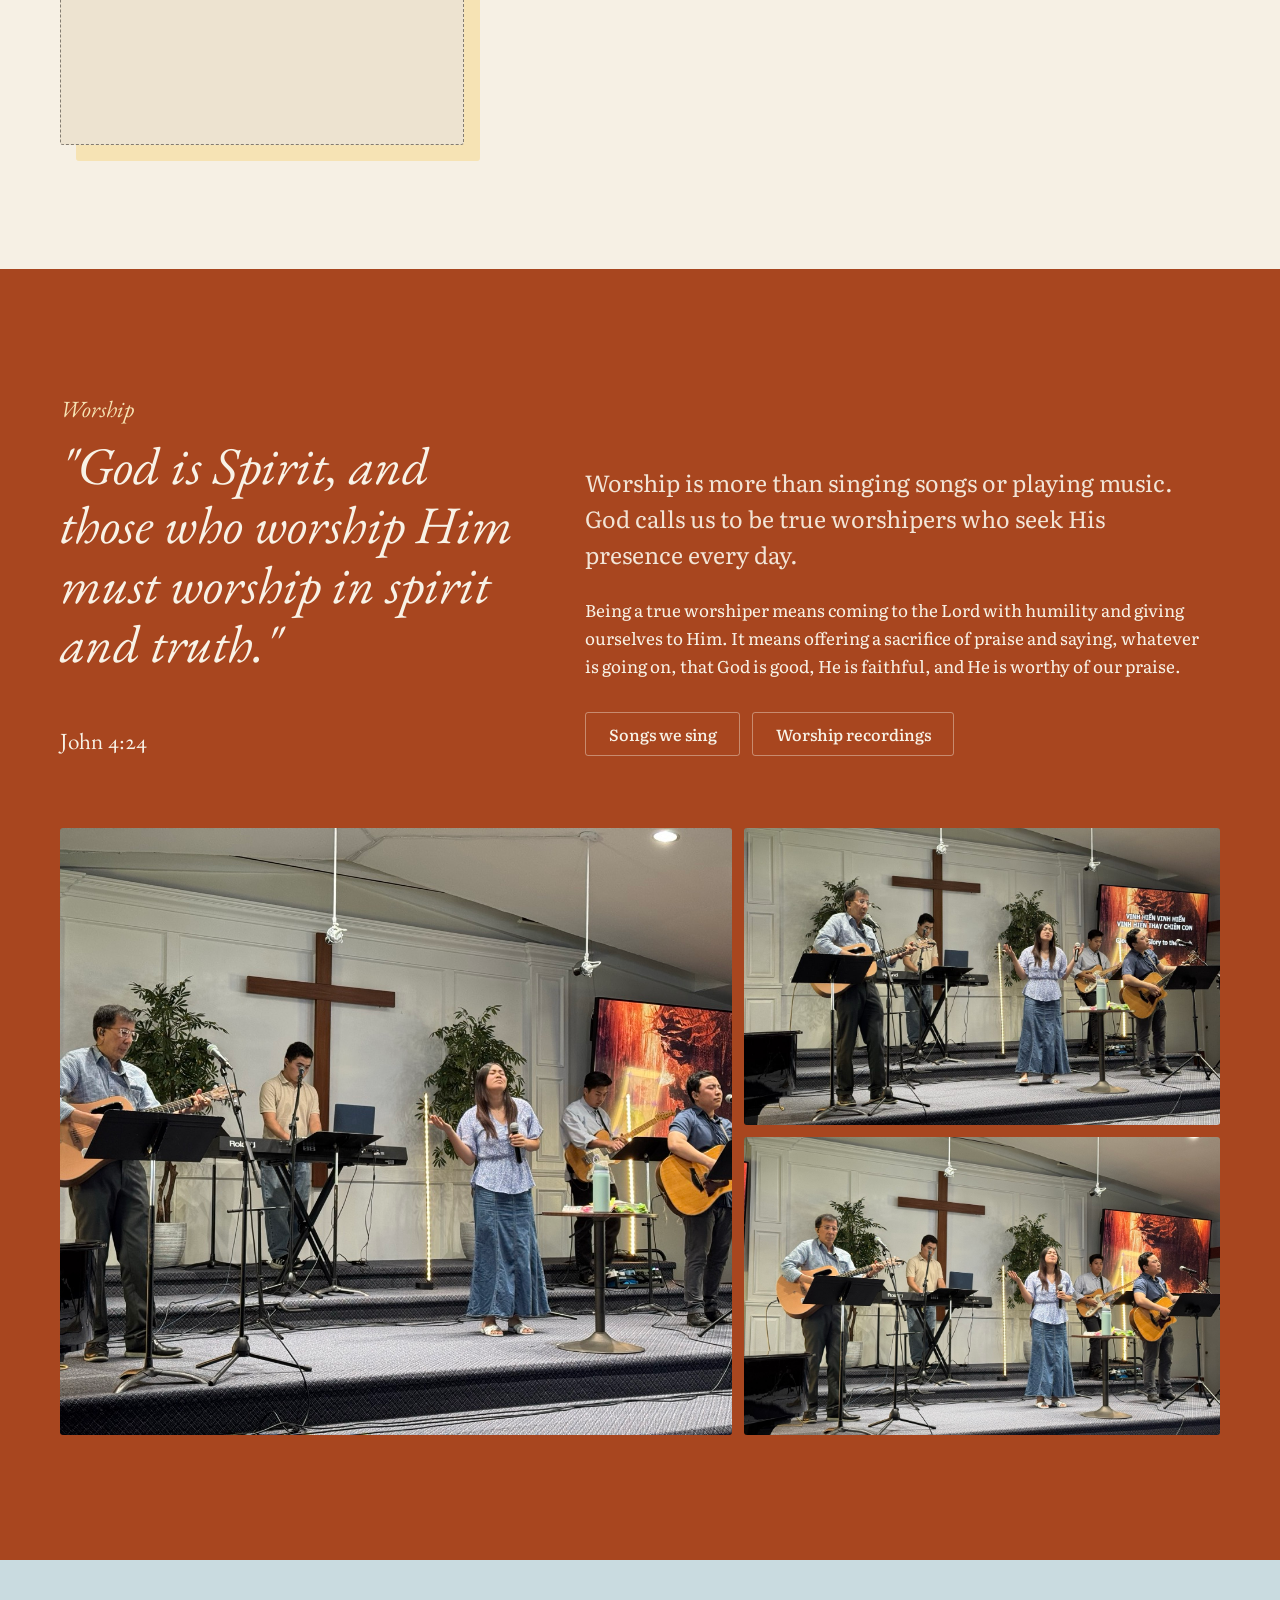
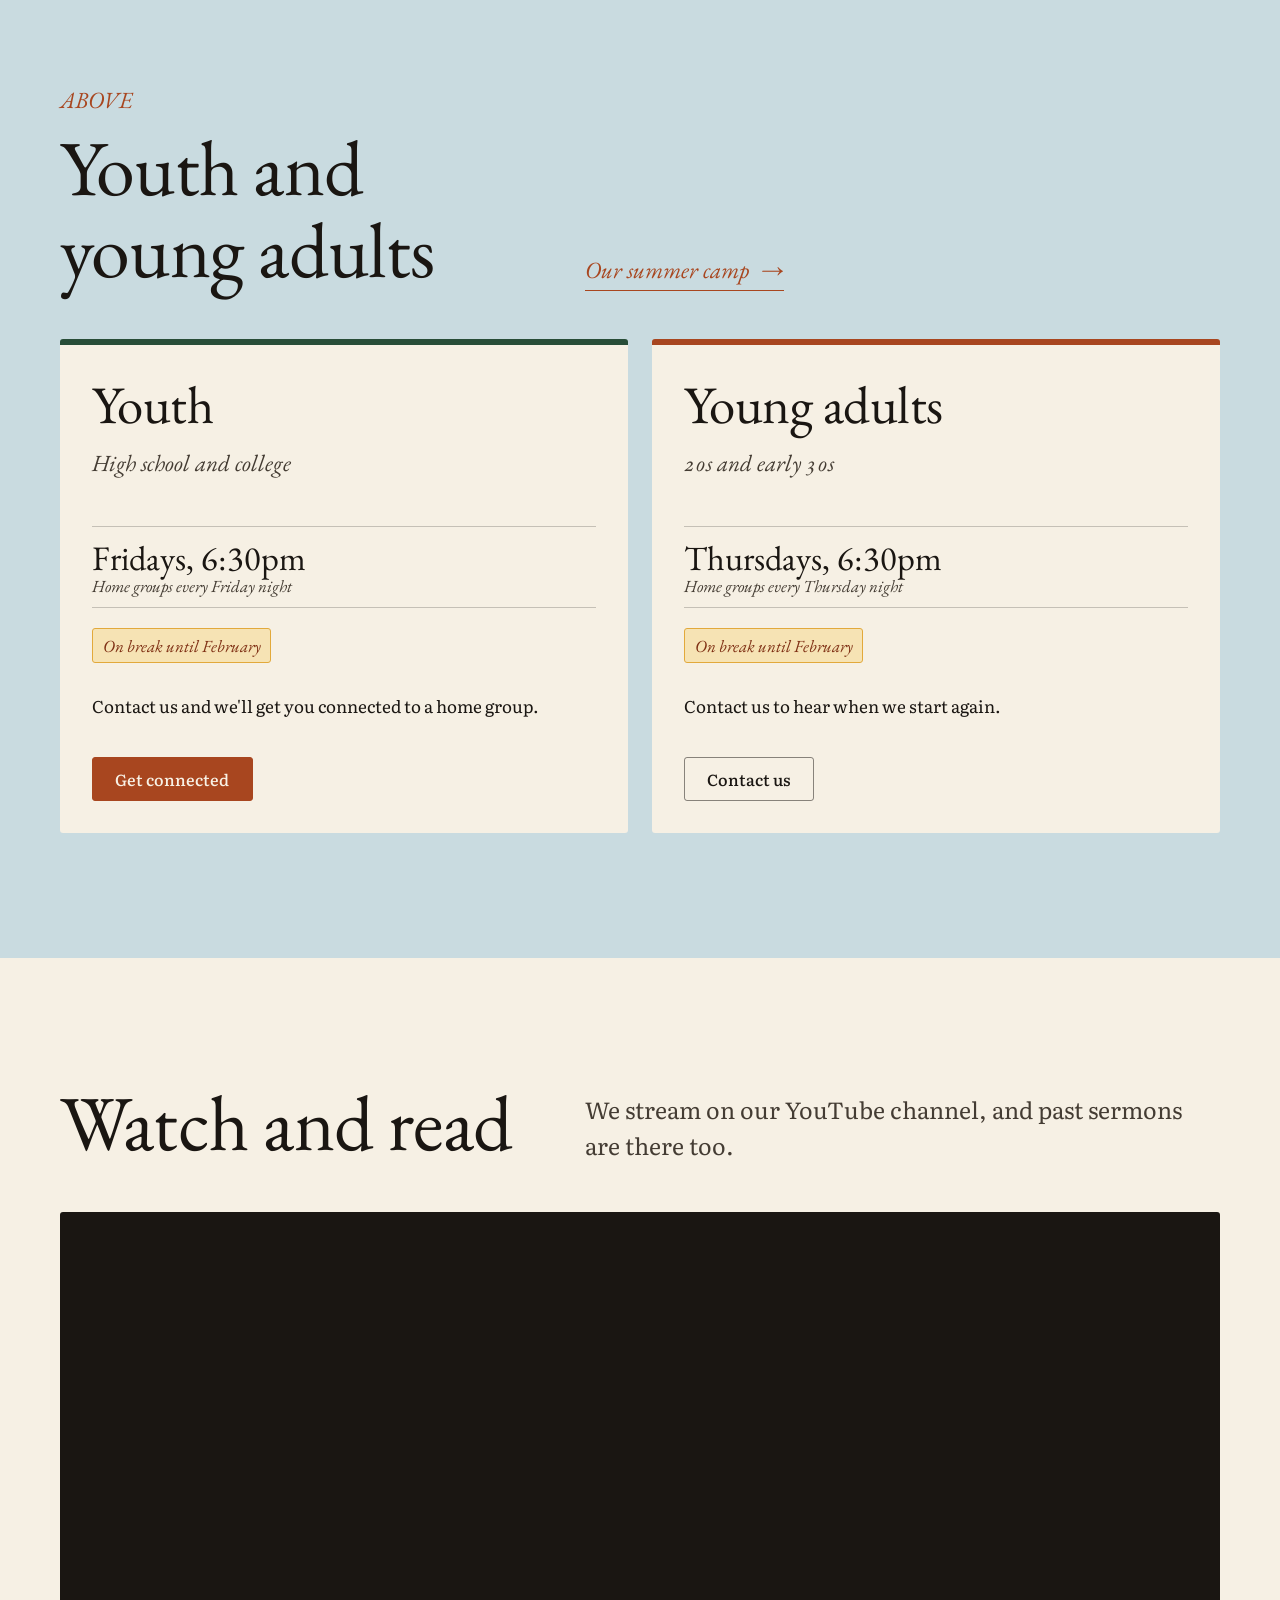
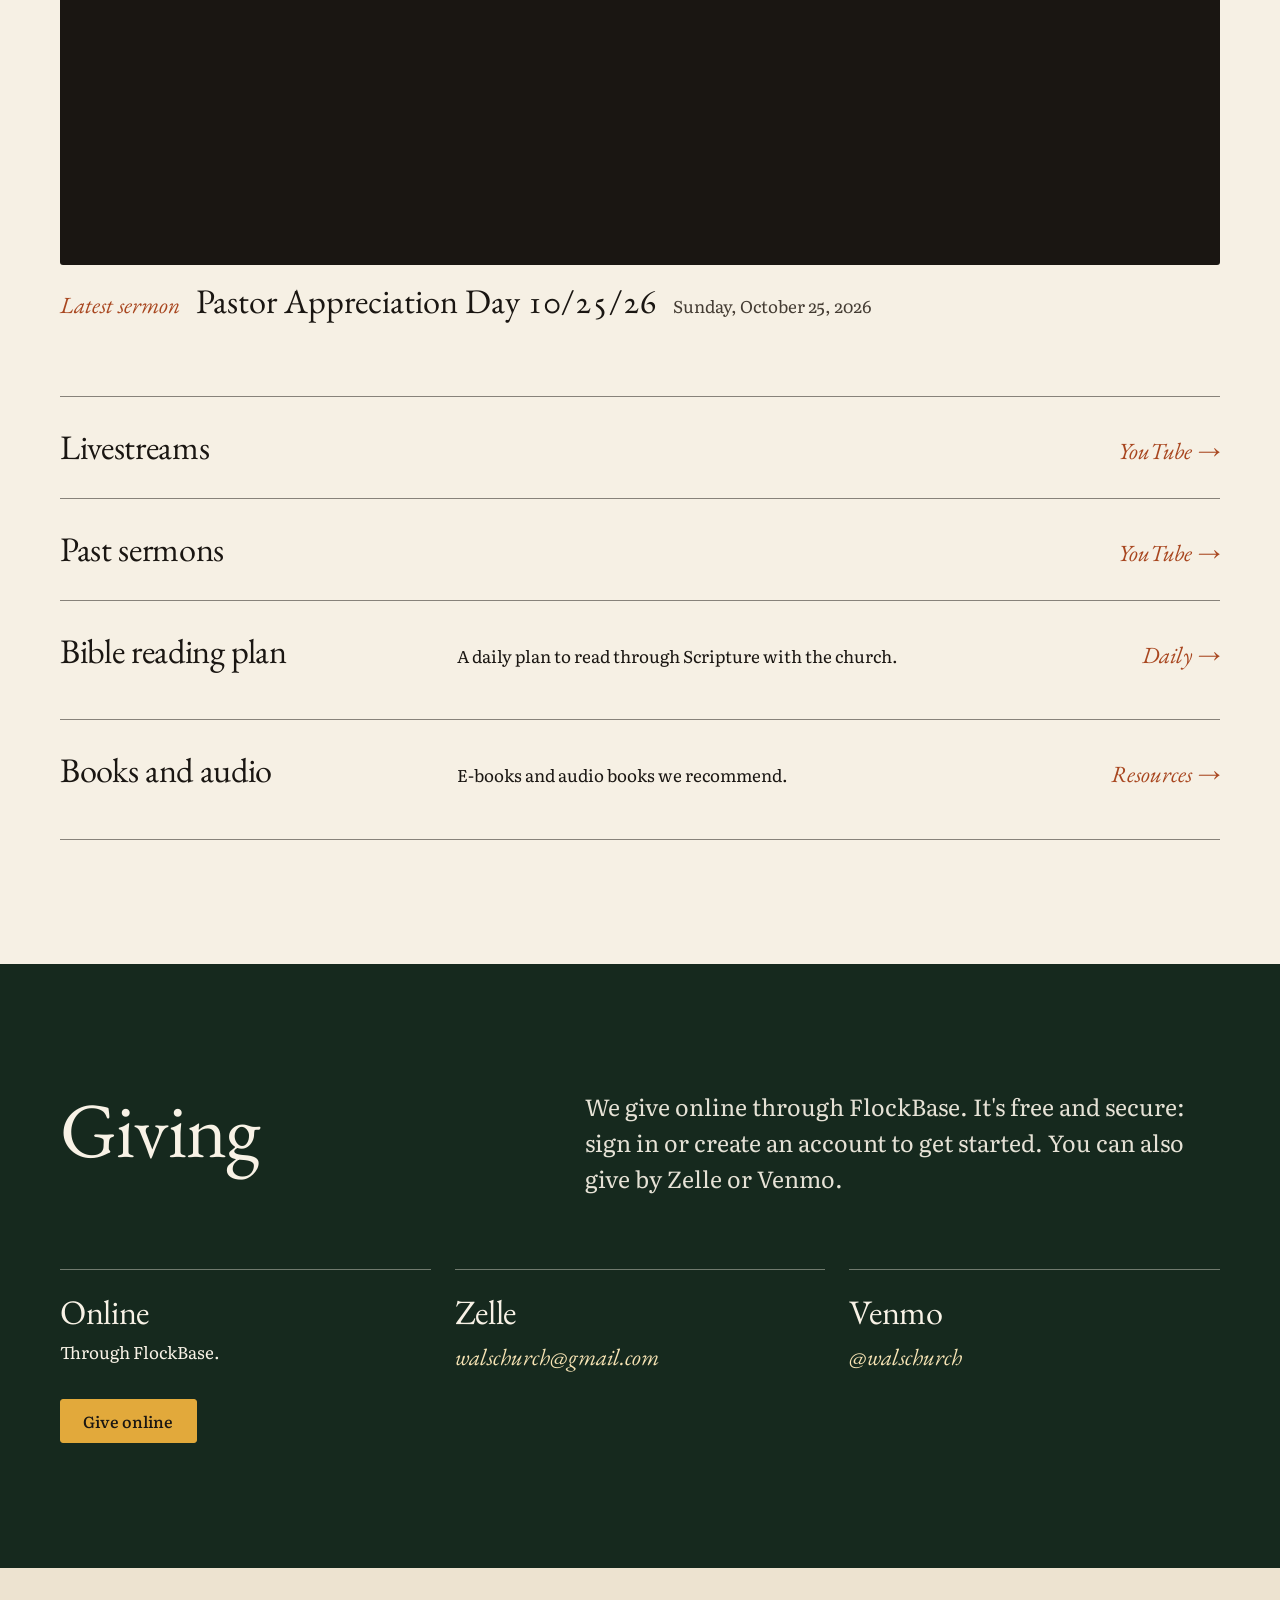
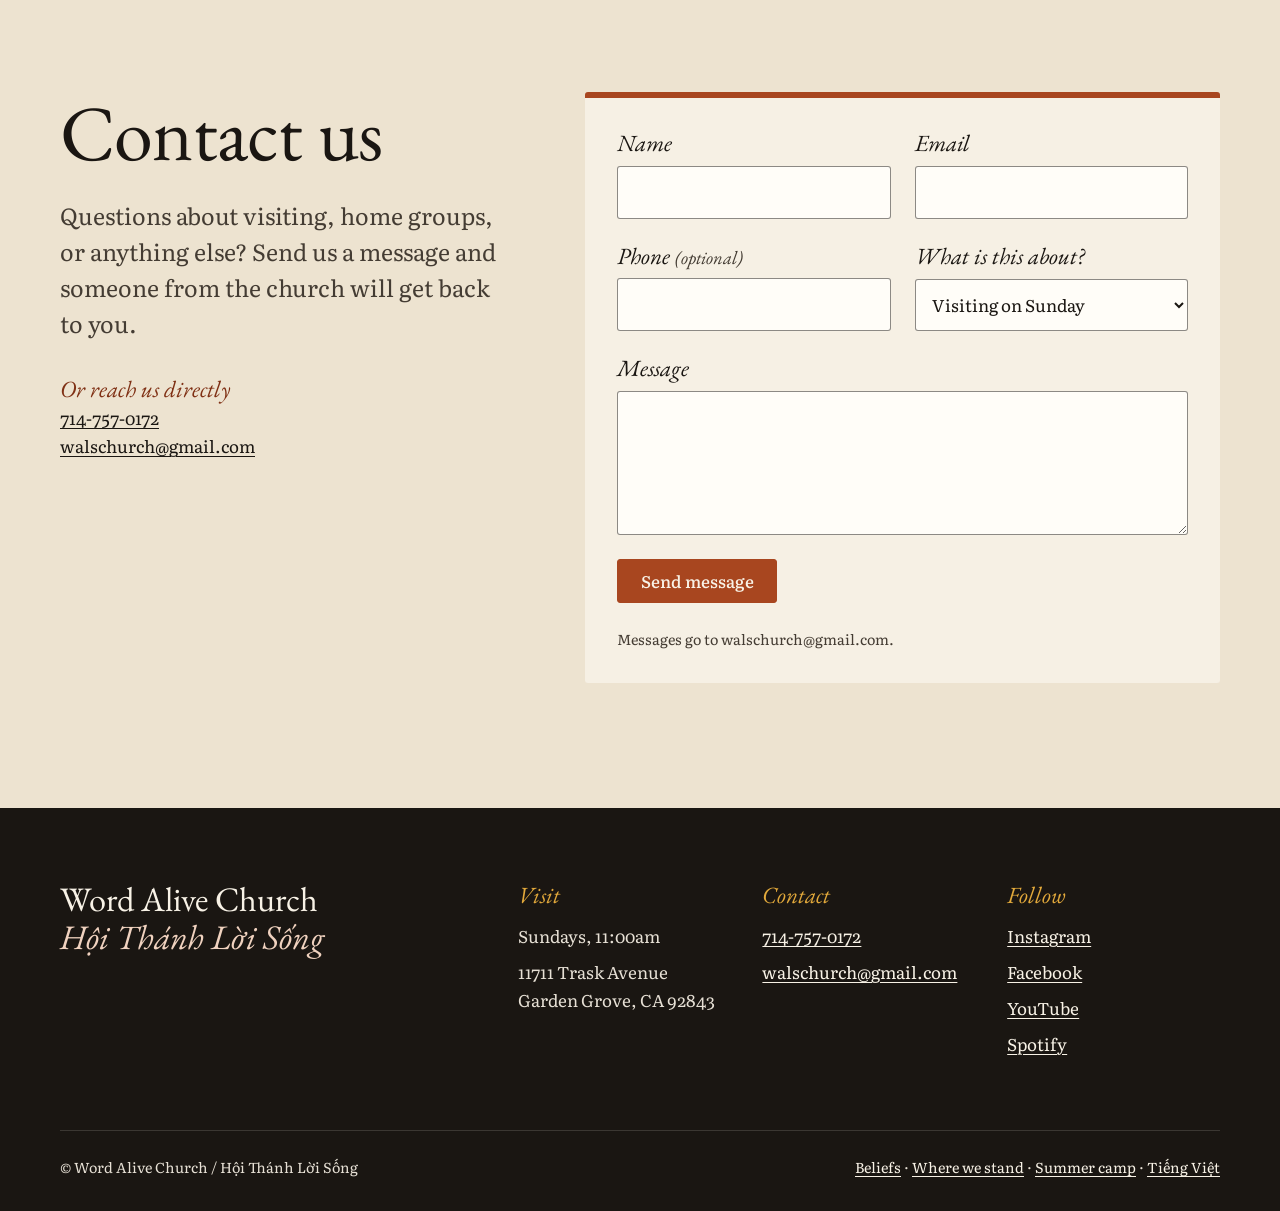
==== commit 63add2dc: "Add contact form (FormSubmit) with thank-you pages Co-Authored-By: Claude Opus 5.5 <noreply@anthropi" ====
--- a/en/index.html
+++ b/en/index.html
@@ -28,6 +28,7 @@
         <li><a href="#watch">Watch</a></li>
         <li><a href="beliefs.html">Beliefs</a></li>
         <li><a href="#give">Give</a></li>
+        <li><a href="#contact">Contact</a></li>
       </ul>
       <div class="lang-switch" role="group" aria-label="Language">
         <a href="./" aria-current="true" lang="en">EN</a>
@@ -236,7 +237,7 @@
           <p class="ministry__when">Fridays, 6:30pm<small>Home groups every Friday night</small></p>
           <p class="status">On break until February</p>
           <p>Contact us and we'll get you connected to a home group.</p>
-          <div class="btn-row" style="margin-top:var(--space-2)"><a class="btn" href="mailto:walschurch@gmail.com?subject=Youth%20home%20groups">Get connected</a></div>
+          <div class="btn-row" style="margin-top:var(--space-2)"><a class="btn" href="#contact" data-topic="Youth home groups">Get connected</a></div>
         </article>
         <article class="ministry">
           <h3>Young adults</h3>
@@ -244,7 +245,7 @@
           <p class="ministry__when">Thursdays, 6:30pm<small>Home groups every Thursday night</small></p>
           <p class="status">On break until February</p>
           <p>Contact us to hear when we start again.</p>
-          <div class="btn-row" style="margin-top:var(--space-2)"><a class="btn btn--ghost" href="mailto:walschurch@gmail.com?subject=Young%20adults">Contact us</a></div>
+          <div class="btn-row" style="margin-top:var(--space-2)"><a class="btn btn--ghost" href="#contact" data-topic="Young adults home groups">Contact us</a></div>
         </article>
       </div>
     </div>
@@ -319,6 +320,46 @@
     </div>
   </section>
 
+  <!-- Contact -->
+  <section class="section section--stone" id="contact">
+    <div class="wrap split">
+      <div>
+        <h2 class="h1">Contact us</h2>
+        <p class="lede" style="margin-top:var(--space-5)">Questions about visiting, home groups, or anything else? Send us a message and someone from the church will get back to you.</p>
+        <ul class="contact-list">
+          <li><span>Or reach us directly</span><a href="tel:+17147570172">714-757-0172</a><br><a href="mailto:walschurch@gmail.com">walschurch@gmail.com</a></li>
+        </ul>
+      </div>
+      <form class="form" action="https://formsubmit.co/walschurch@gmail.com" method="POST" data-contact-form>
+        <input type="hidden" name="_subject" value="New message from the church website">
+        <input type="hidden" name="_template" value="table">
+        <input type="hidden" name="_next" value="" data-next="thanks.html">
+        <input type="hidden" name="language" value="English">
+        <div class="visually-hidden" aria-hidden="true"><label>Leave this empty <input type="text" name="_honey" tabindex="-1" autocomplete="off"></label></div>
+        <div class="form-row">
+          <div class="field"><label for="c-name">Name</label><input id="c-name" name="name" type="text" autocomplete="name" required></div>
+          <div class="field"><label for="c-email">Email</label><input id="c-email" name="email" type="email" autocomplete="email" required></div>
+        </div>
+        <div class="form-row">
+          <div class="field"><label for="c-phone">Phone <small>(optional)</small></label><input id="c-phone" name="phone" type="tel" autocomplete="tel"></div>
+          <div class="field"><label for="c-topic">What is this about?</label>
+            <select id="c-topic" name="topic">
+              <option>Visiting on Sunday</option>
+              <option>Youth home groups</option>
+              <option>Young adults home groups</option>
+              <option>Summer camp</option>
+              <option>Prayer request</option>
+              <option>Something else</option>
+            </select>
+          </div>
+        </div>
+        <div class="field"><label for="c-message">Message</label><textarea id="c-message" name="message" required></textarea></div>
+        <button class="btn" type="submit">Send message</button>
+        <p class="form-note">Messages go to walschurch@gmail.com.</p>
+      </form>
+    </div>
+  </section>
+
 </main>
 
 <footer class="site-footer">
--- a/assets/css/system.css
+++ b/assets/css/system.css
@@ -327,6 +327,24 @@
 .live-badge::before { content: ""; width: 0.5em; height: 0.5em; border-radius: 50%; background: var(--sun); animation: pulse 1.6s ease-in-out infinite; }
 @keyframes pulse { 50% { opacity: 0.3; } }
 
+/* ---------- Contact form ---------- */
+.form { display: grid; gap: var(--space-5); background: var(--paper); padding: var(--space-6); border-radius: var(--radius); border-top: 6px solid var(--clay); }
+.form-row { display: grid; gap: var(--space-5); }
+@media (min-width: 640px) { .form-row { grid-template-columns: 1fr 1fr; } }
+.field { display: grid; gap: var(--space-2); }
+.field label { font-family: var(--font-display); font-style: italic; font-size: var(--step-1); line-height: 1.2; }
+.field label small { font-size: 0.8em; color: var(--ink-soft); }
+.field input, .field select, .field textarea {
+  font: inherit; color: var(--ink); width: 100%;
+  background: #fffdf8; border: 1px solid var(--line-strong); border-radius: var(--radius);
+  padding: 0.7rem 0.8rem;
+}
+.field textarea { min-height: 9rem; resize: vertical; }
+.field input:focus, .field select:focus, .field textarea:focus { outline: 2px solid var(--clay); outline-offset: 1px; border-color: var(--clay); }
+.form .btn { justify-self: start; font-size: 1.05rem; }
+.form-note { font-size: var(--step--1); color: var(--ink-soft); }
+.visually-hidden { position: absolute !important; width: 1px; height: 1px; overflow: hidden; clip: rect(0 0 0 0); white-space: nowrap; }
+
 /* ---------- Photo strip ---------- */
 .photo-strip { display: grid; gap: var(--space-3); grid-template-columns: repeat(12, 1fr); }
 .photo-strip img { width: 100%; height: 100%; object-fit: cover; border-radius: var(--radius); }
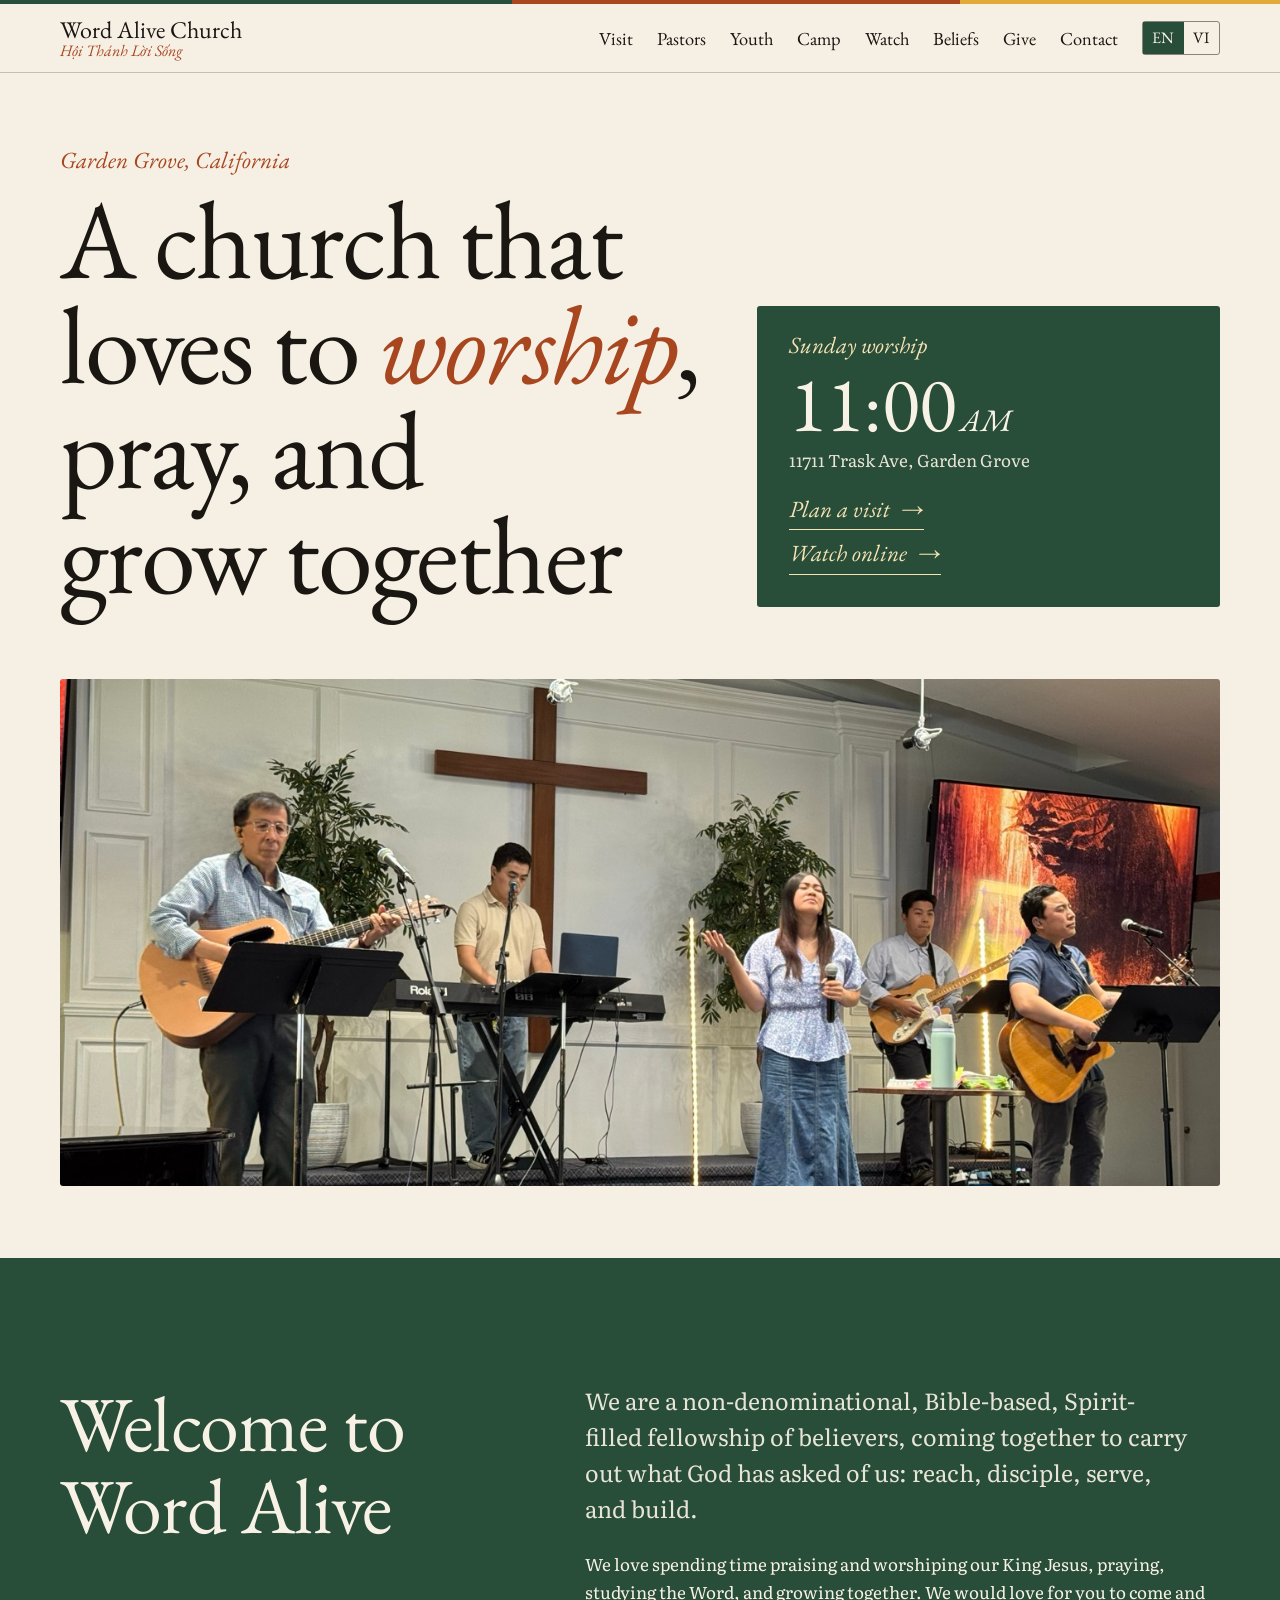
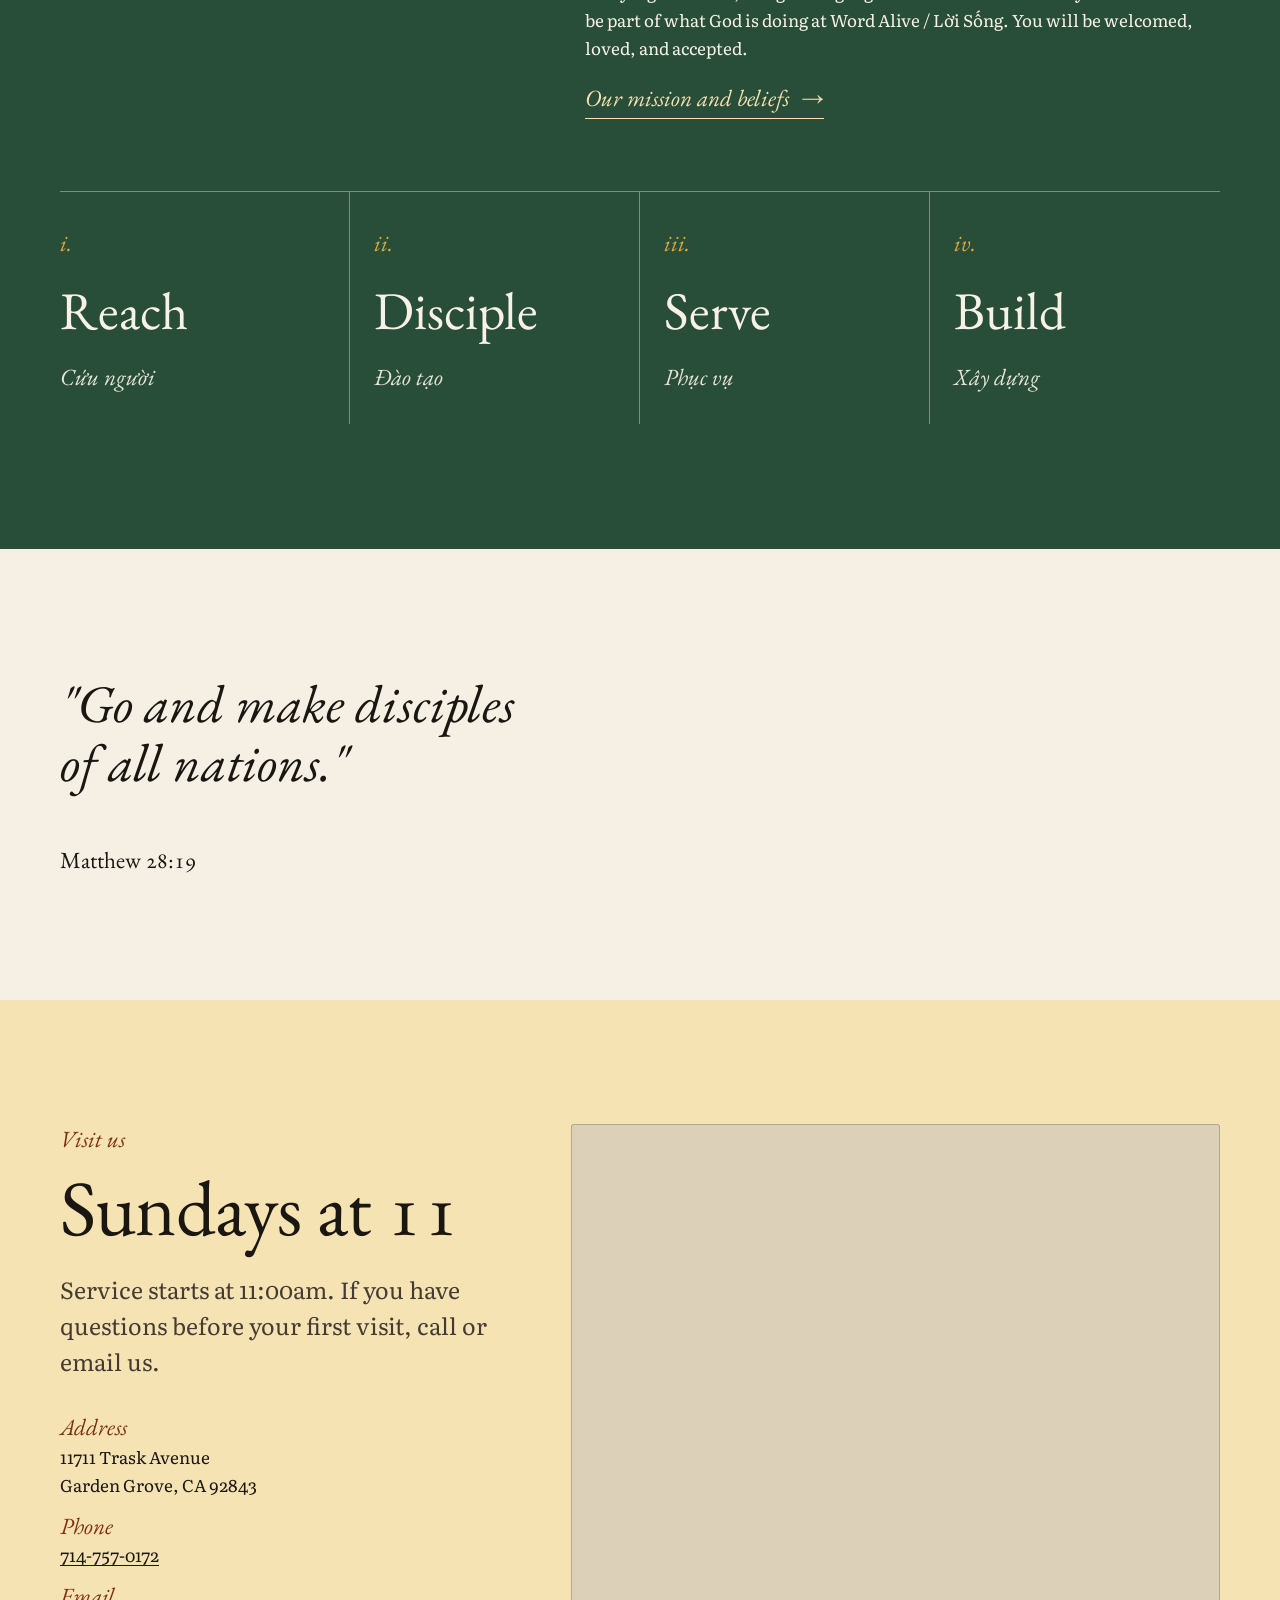
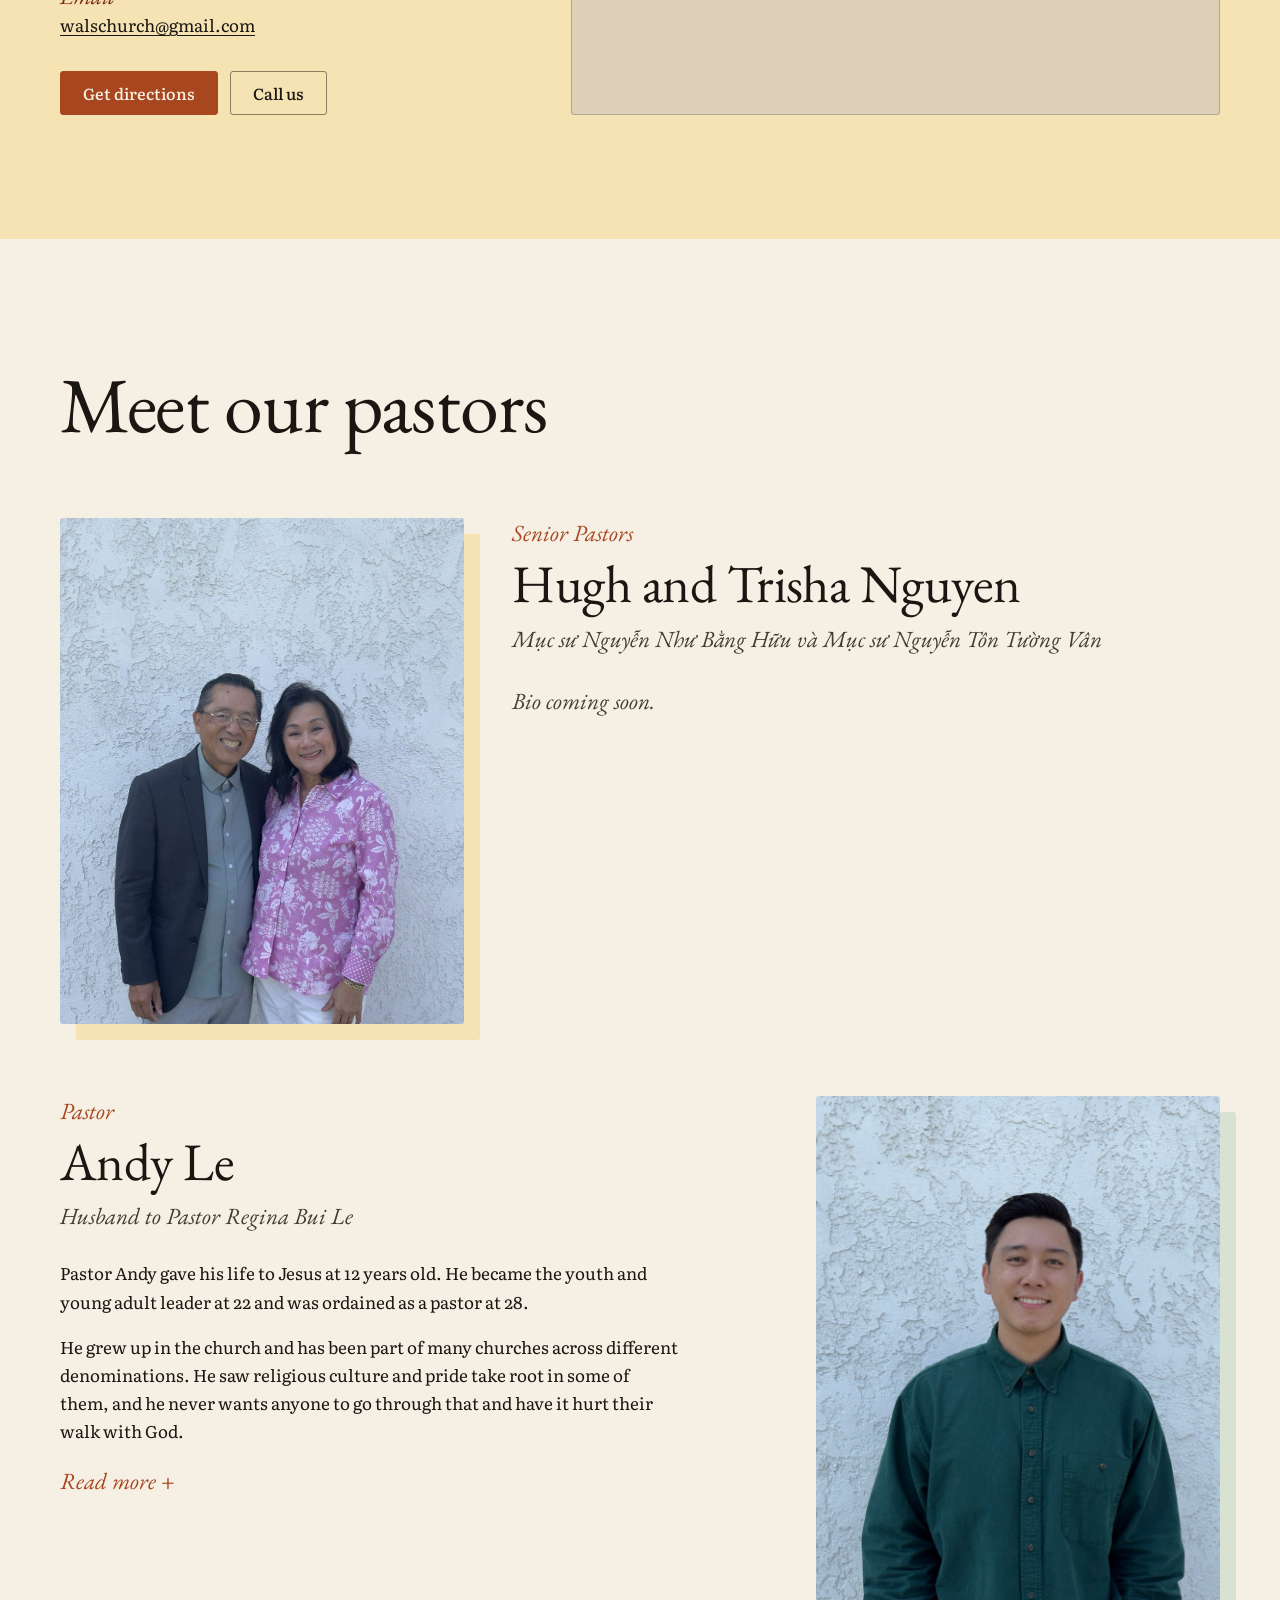
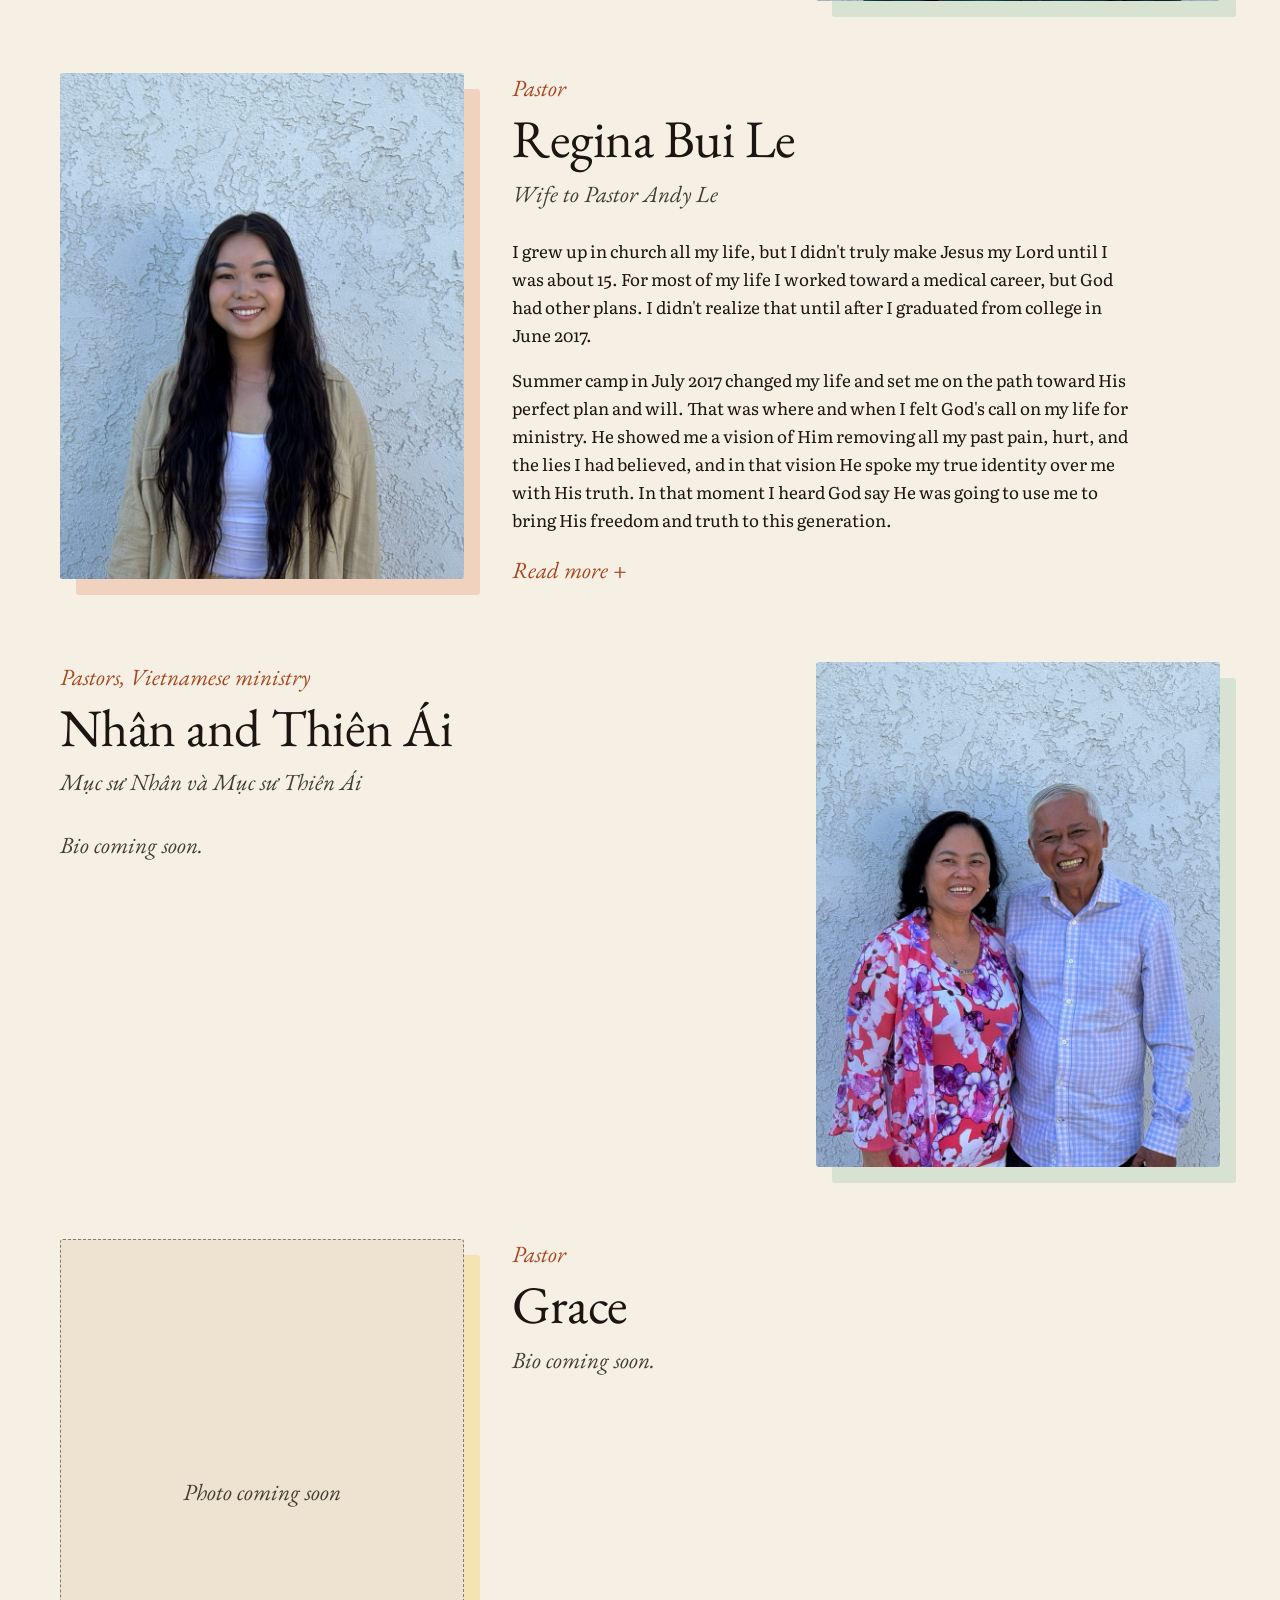
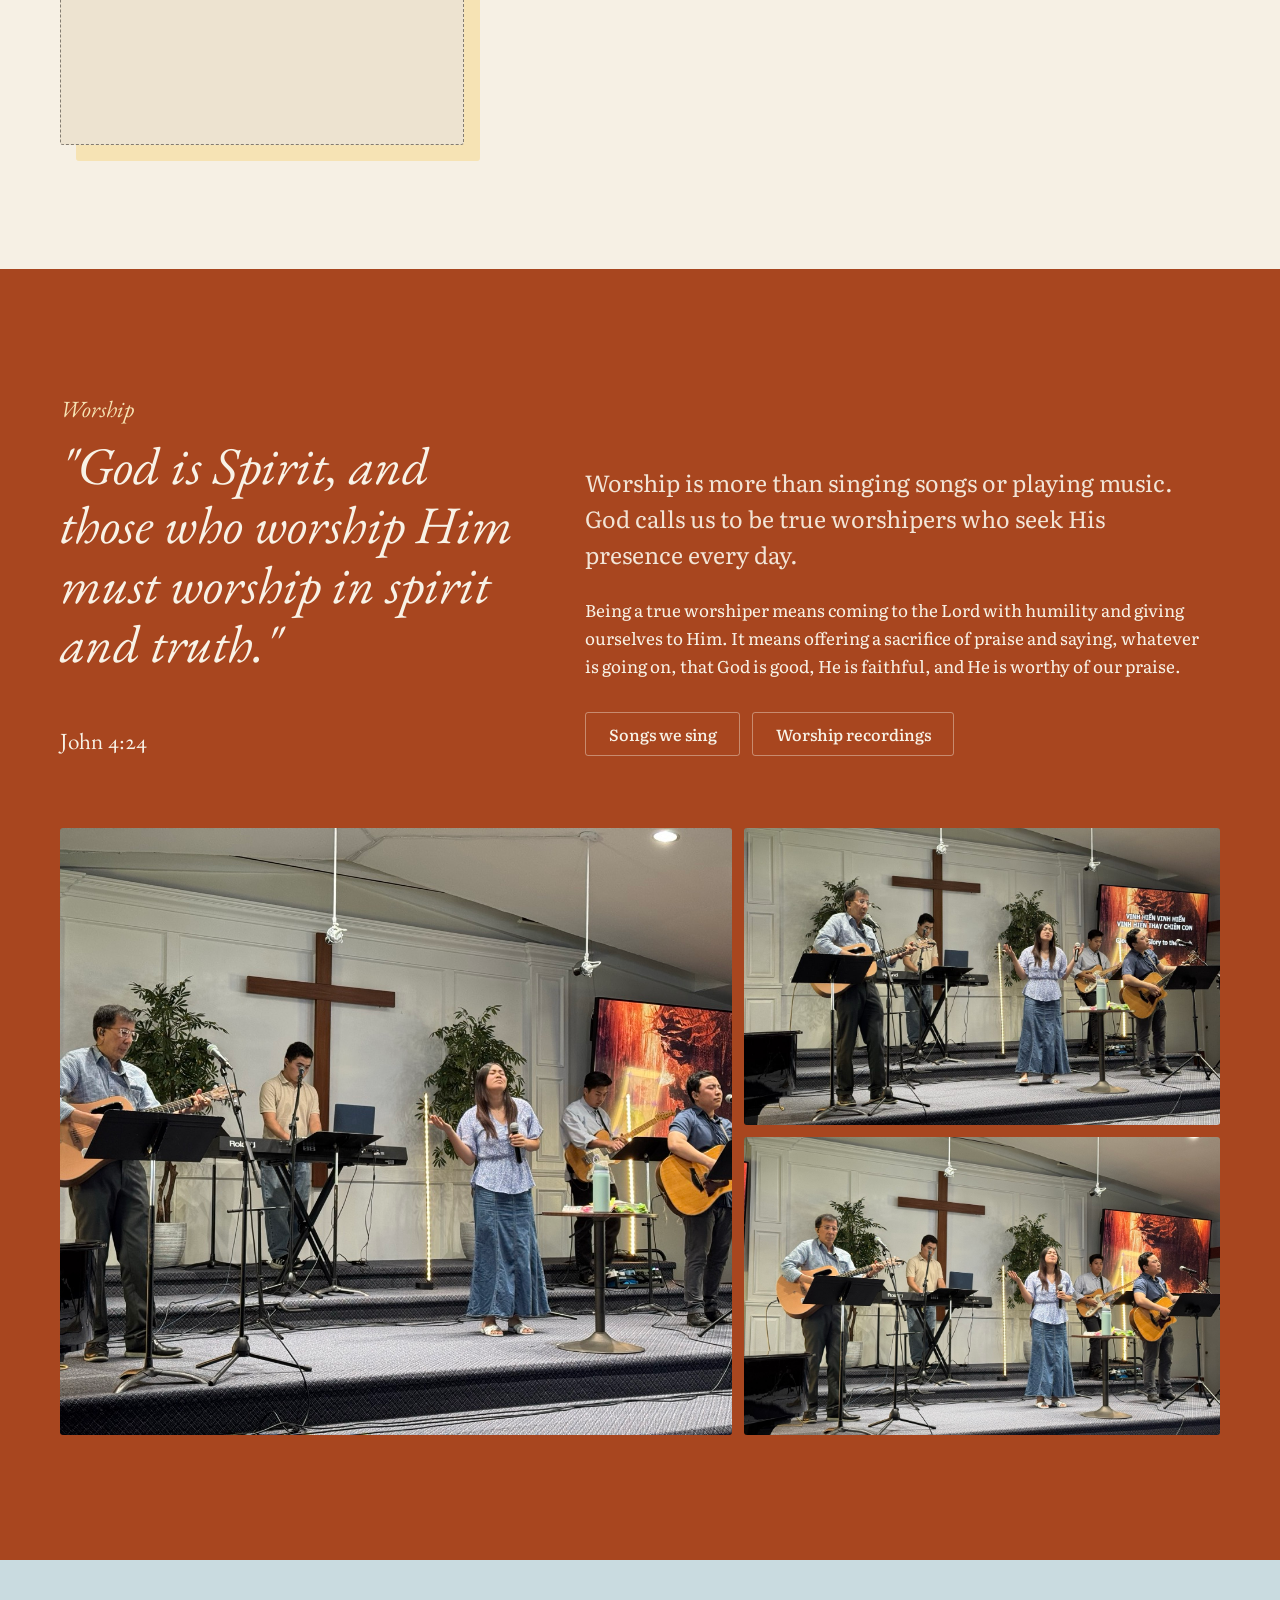
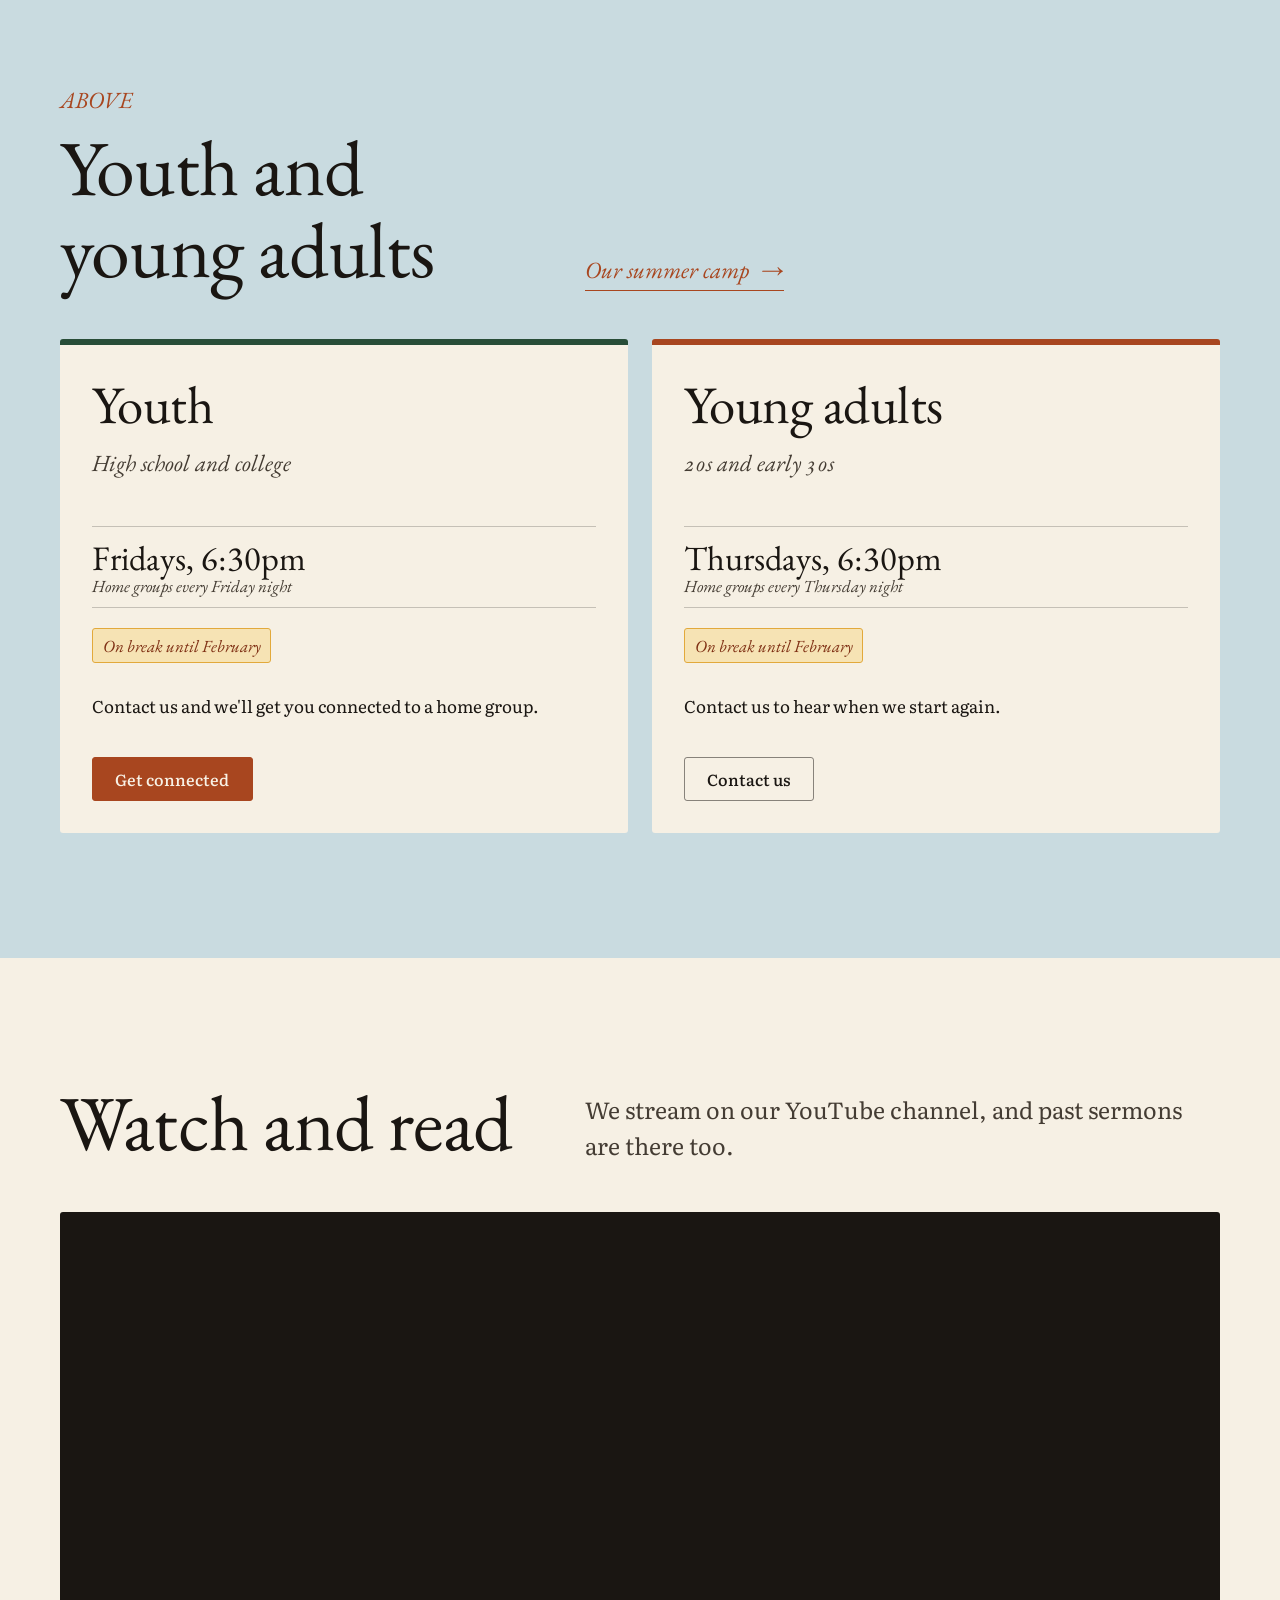
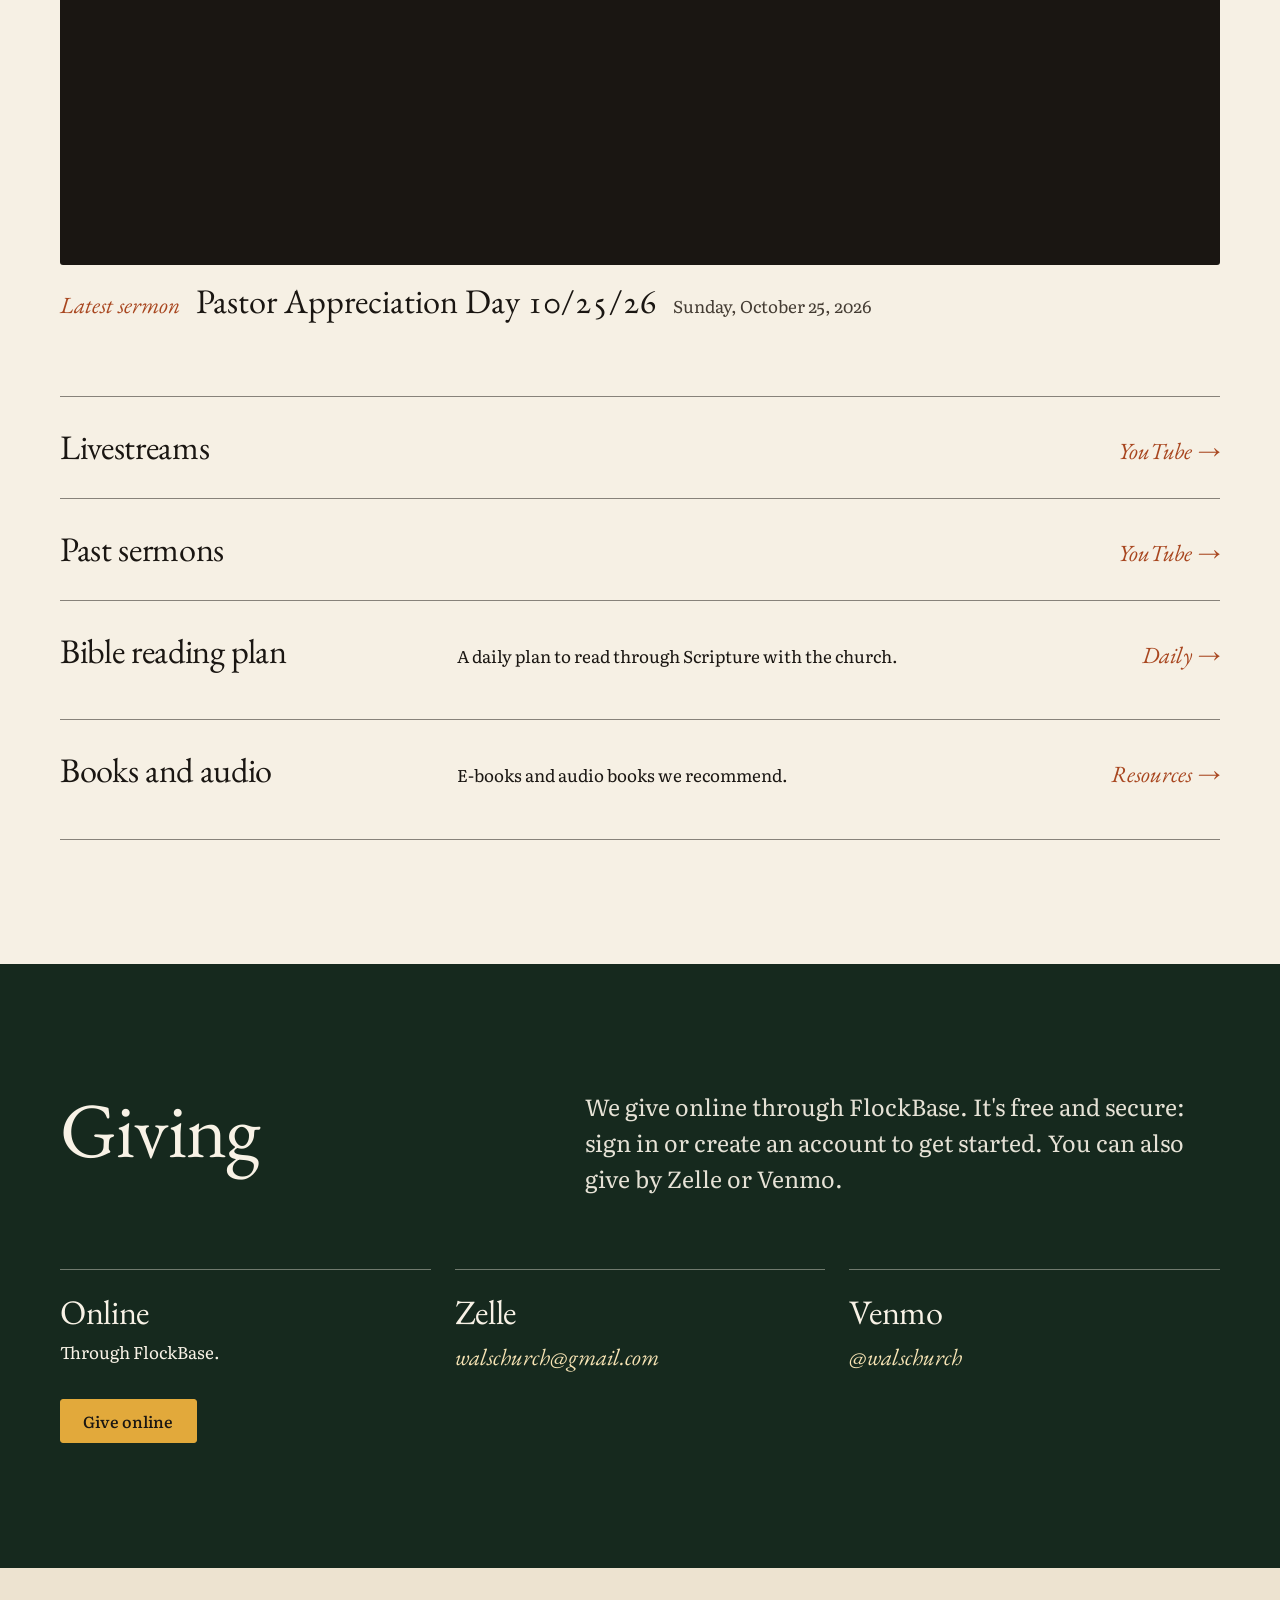
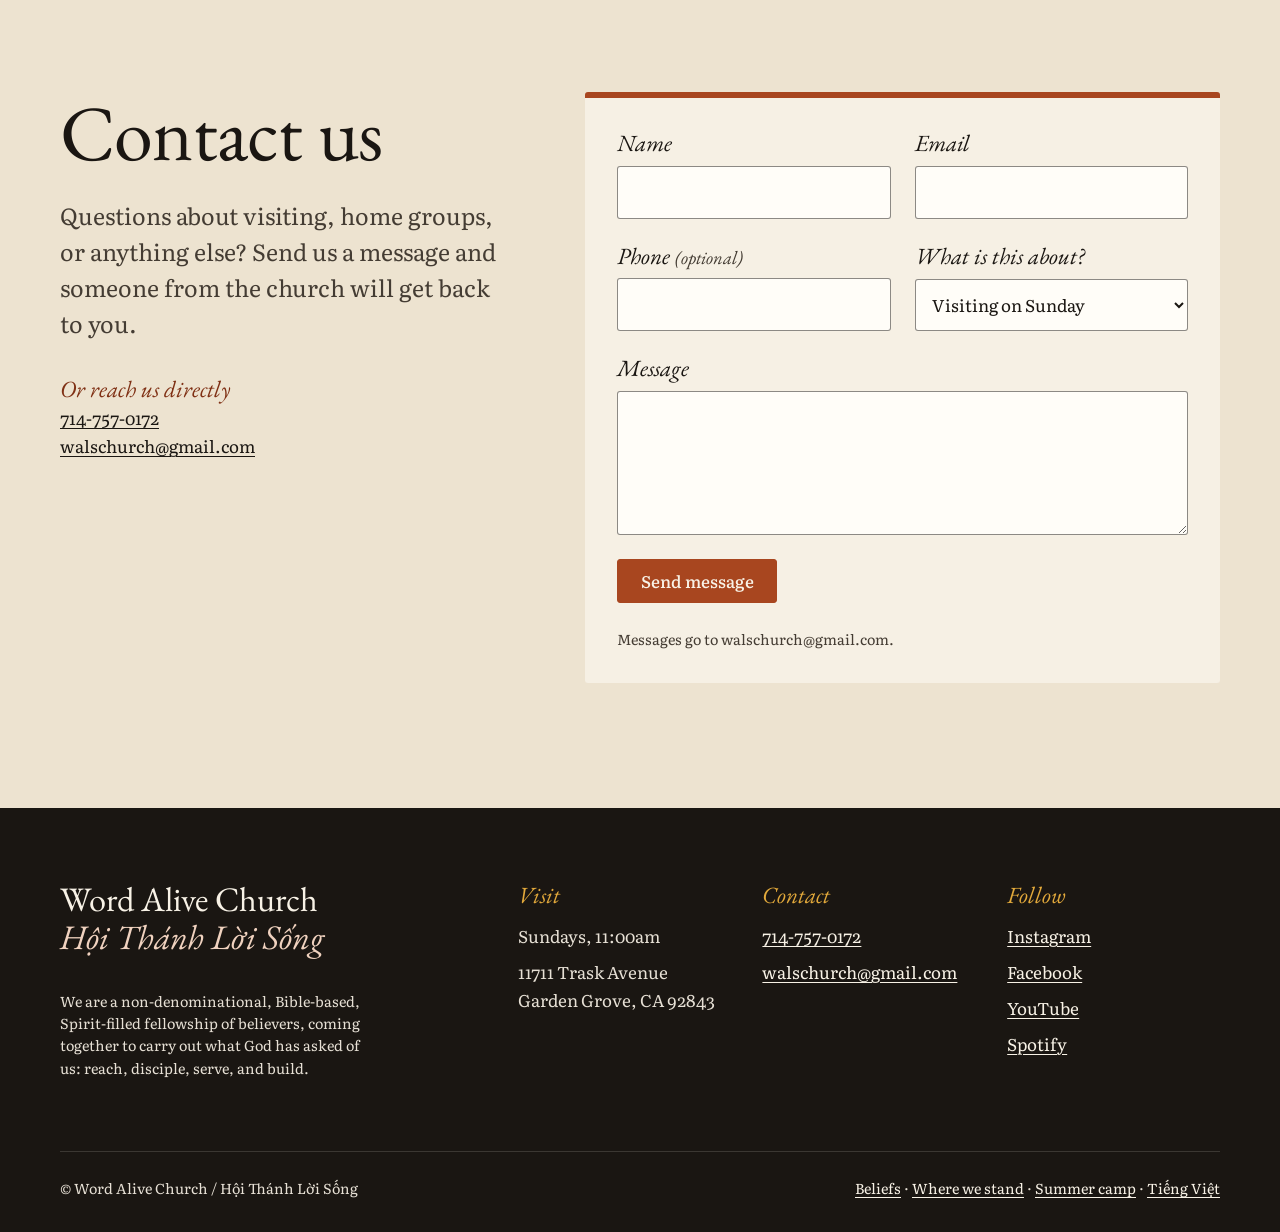
==== commit 9571dbca: "Add church description to footer Co-Authored-By: Claude Opus 5.5 <noreply@anthropic.com>" ====
--- a/en/index.html
+++ b/en/index.html
@@ -367,6 +367,7 @@
     <div class="footer-grid">
       <div>
         <p class="footer-name">Word Alive Church<br><span lang="vi">Hội Thánh Lời Sống</span></p>
+        <p class="footer-about">We are a non-denominational, Bible-based, Spirit-filled fellowship of believers, coming together to carry out what God has asked of us: reach, disciple, serve, and build.</p>
       </div>
       <div>
         <h4>Visit</h4>
--- a/assets/css/system.css
+++ b/assets/css/system.css
@@ -380,6 +380,7 @@
 .footer-grid ul { list-style: none; padding: 0; margin: 0; display: grid; gap: var(--space-2); }
 .footer-name { font-family: var(--font-display); font-size: var(--step-2); color: var(--on-dark); line-height: 1.1; }
 .footer-name span { font-style: italic; color: var(--clay-soft); }
+.footer-about { font-size: var(--step--1); line-height: 1.55; max-width: 38ch; margin-top: var(--space-4); }
 .footer-base { margin-top: var(--space-8); padding-top: var(--space-5); border-top: 1px solid rgba(248, 242, 230, 0.15); display: flex; flex-wrap: wrap; justify-content: space-between; gap: var(--space-3); font-size: var(--step--1); }
 
 /* ---------- Landing (language chooser) ---------- */
